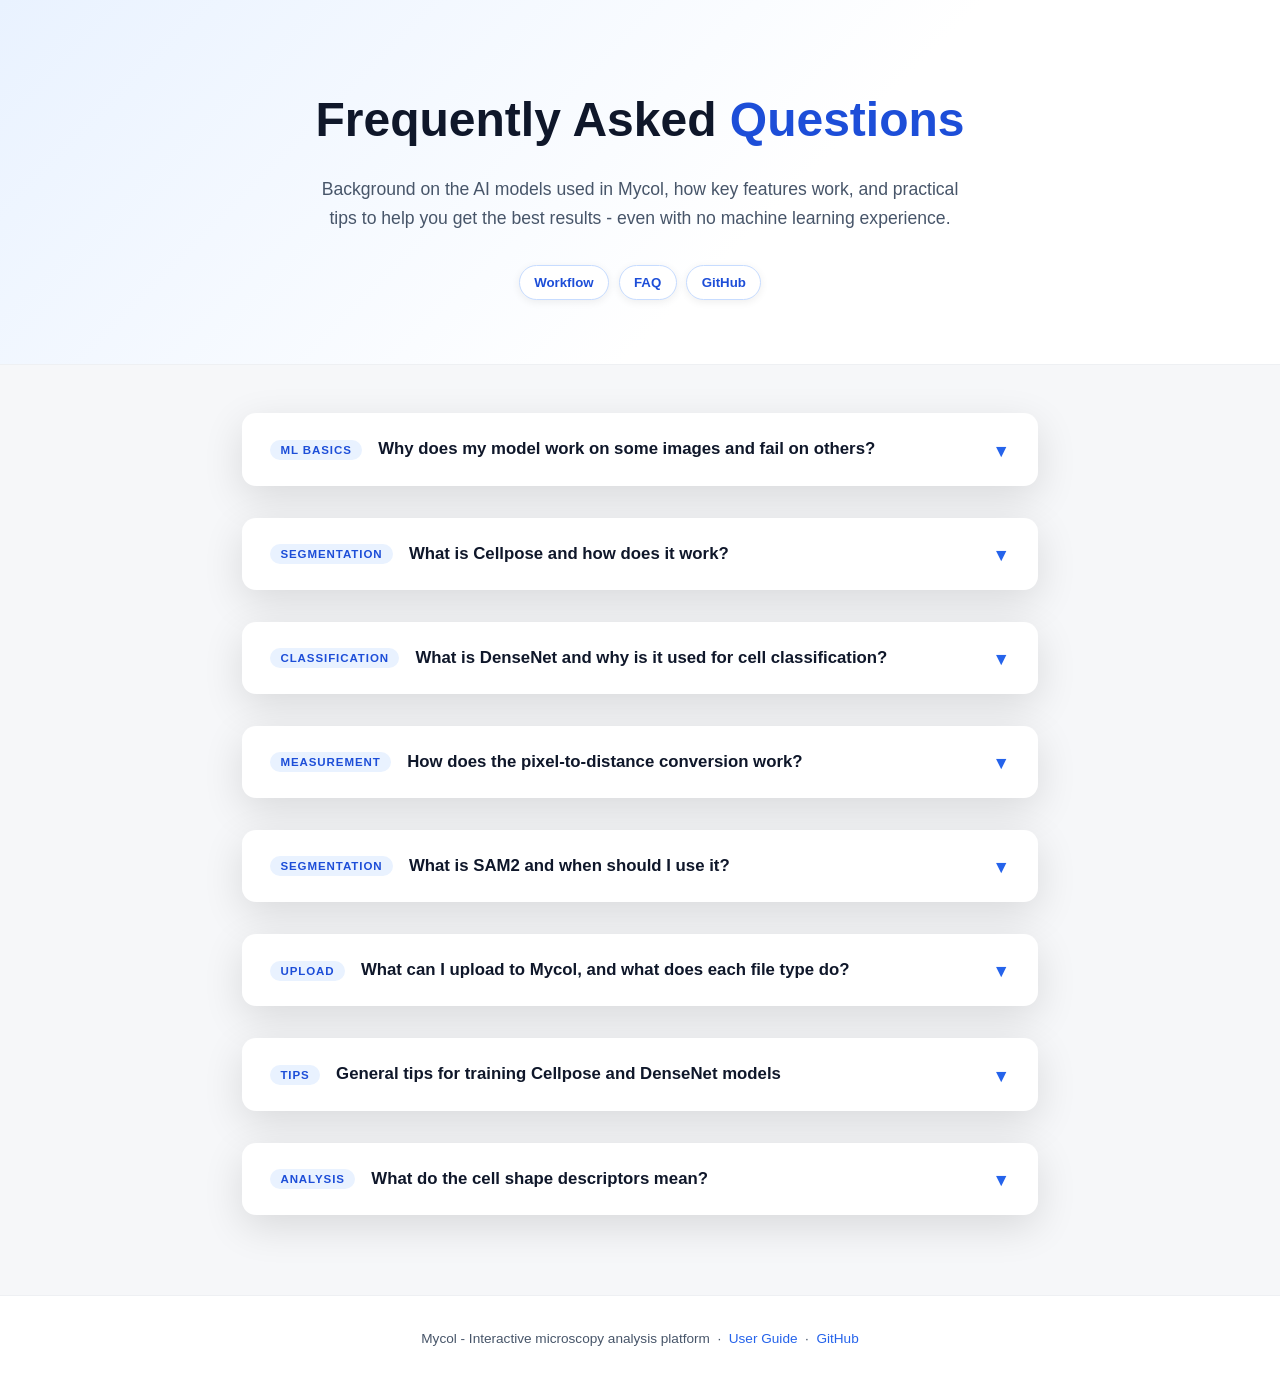
==== docs/faq.html @ 4cbeb34d "add diagrams" ====
<!DOCTYPE html>
<html lang="en">
<head>
  <meta charset="UTF-8" />
  <meta name="viewport" content="width=device-width, initial-scale=1.0" />
  <title>Mycol - FAQ</title>
  <style>
    /* ── Reset & Base ── */
    *, *::before, *::after { box-sizing: border-box; margin: 0; padding: 0; }

    :root {
      --blue-50:  #E9F2FF;
      --blue-100: #c7dcff;
      --blue-500: #2563eb;
      --blue-600: #1d4ed8;
      --blue-700: #1e40af;
      --gray-50:  #f6f7f9;
      --gray-100: #eef0f3;
      --gray-300: #cbd5e1;
      --gray-600: #475569;
      --gray-700: #334155;
      --gray-900: #0f172a;
      --white:    #ffffff;
      --shadow-sm: 0 2px 8px rgba(0,0,0,.07);
      --shadow-md: 0 4px 18px rgba(0,0,0,.12);
      --shadow-lg: 0 12px 40px rgba(0,0,0,.12);
      --radius:   14px;
      --radius-sm: 8px;
    }

    html { scroll-behavior: smooth; }

    body {
      font-family: -apple-system, BlinkMacSystemFont, "Segoe UI", Roboto, Helvetica, Arial, sans-serif;
      background: var(--gray-50);
      color: var(--gray-700);
      line-height: 1.65;
    }

    /* ── Hero ── */
    .hero {
      background: linear-gradient(135deg, var(--blue-50) 0%, var(--white) 60%);
      border-bottom: 1px solid var(--gray-100);
      padding: 5rem 2rem 4rem;
      text-align: center;
    }

    .hero h1 {
      font-size: clamp(2rem, 5vw, 3rem);
      font-weight: 800;
      color: var(--gray-900);
      margin-bottom: 1rem;
    }

    .hero h1 span { color: var(--blue-600); }

    .hero p {
      max-width: 640px;
      margin: 0 auto 2rem;
      font-size: 1.1rem;
      color: var(--gray-600);
    }

    .badge-row {
      display: flex;
      flex-wrap: wrap;
      gap: 0.6rem;
      justify-content: center;
    }

    .badge {
      background: var(--white);
      border: 1.5px solid var(--blue-100);
      border-radius: 999px;
      padding: 0.35rem 0.9rem;
      font-size: 0.83rem;
      font-weight: 600;
      color: var(--blue-600);
      box-shadow: var(--shadow-sm);
      text-decoration: none;
      transition: background 0.15s, border-color 0.15s;
    }

    .badge:hover {
      background: var(--blue-100);
      border-color: var(--blue-500);
    }

    /* ── Main content ── */
    main {
      max-width: 860px;
      margin: 0 auto;
      padding: 3rem 2rem 5rem;
      display: flex;
      flex-direction: column;
      gap: 2rem;
    }

    /* ── FAQ Card ── */
    .faq-card {
      background: var(--white);
      border-radius: var(--radius);
      box-shadow: var(--shadow-lg);
      overflow: hidden;
    }

    .faq-question {
      width: 100%;
      background: none;
      border: none;
      cursor: pointer;
      text-align: left;
      padding: 1.5rem 1.75rem;
      display: flex;
      align-items: flex-start;
      gap: 1rem;
      transition: background 0.15s;
    }

    .faq-question:hover { background: var(--gray-50); }

    .faq-q-label {
      flex-shrink: 0;
      background: var(--blue-50);
      color: var(--blue-600);
      font-size: 0.72rem;
      font-weight: 700;
      letter-spacing: 0.08em;
      text-transform: uppercase;
      border-radius: 999px;
      padding: 0.25rem 0.65rem;
      margin-top: 0.15rem;
    }

    .faq-q-text {
      flex: 1;
      font-size: 1.05rem;
      font-weight: 700;
      color: var(--gray-900);
      line-height: 1.4;
    }

    .faq-chevron {
      flex-shrink: 0;
      margin-top: 0.2rem;
      color: var(--blue-500);
      transition: transform 0.25s ease;
      font-size: 1.1rem;
    }

    .faq-card.open .faq-chevron { transform: rotate(180deg); }

    .faq-answer {
      max-height: 0;
      overflow: hidden;
      transition: max-height 0.35s ease, padding 0.25s ease;
    }

    .faq-card.open .faq-answer { max-height: 9999px; }

    .faq-answer-inner {
      padding: 0 1.75rem 1.75rem 1.75rem;
      border-top: 1px solid var(--gray-100);
      padding-top: 1.25rem;
    }

    .faq-answer-inner p,
    .faq-answer-inner li {
      font-size: 0.97rem;
      color: var(--gray-600);
      margin-bottom: 0.6rem;
      text-align: justify;
    }

    .faq-answer-inner ul,
    .faq-answer-inner ol {
      padding-left: 1.4rem;
      margin-top: 0.4rem;
      margin-bottom: 0.75rem;
    }

    .faq-answer-inner li { margin-bottom: 0.4rem; }

    .faq-answer-inner strong { color: var(--gray-900); }

    .faq-answer-inner a {
      color: var(--blue-500);
      text-decoration: none;
      font-weight: 500;
    }
    .faq-answer-inner a:hover { text-decoration: underline; }

    code {
      font-family: ui-monospace, "SF Mono", Menlo, monospace;
      font-size: 0.88em;
      background: var(--gray-100);
      border-radius: 4px;
      padding: 0.1em 0.35em;
      color: var(--gray-900);
    }

    .faq-answer-inner h3 {
      font-size: 0.97rem;
      font-weight: 700;
      color: var(--gray-900);
      margin-top: 1rem;
      margin-bottom: 0.35rem;
    }

    /* tip box */
    .tip-box {
      background: var(--blue-50);
      border-left: 3px solid var(--blue-500);
      border-radius: var(--radius-sm);
      padding: 0.85rem 1.1rem;
      margin-top: 0.75rem;
    }
    .tip-box p { margin-bottom: 0; }

    /* ── Descriptor section ── */
    .desc-notation {
      display: grid;
      grid-template-columns: 1fr 1fr;
      gap: 1.5rem;
      align-items: center;
      background: var(--gray-50);
      border: 1.5px solid var(--gray-100);
      border-radius: var(--radius-sm);
      padding: 1.1rem 1.25rem;
      margin-bottom: 1.25rem;
    }

    .desc-notation-img img {
      width: 75%;
      height: auto;
      display: block;
      border-radius: var(--radius-sm);
      margin: 0 auto;
    }

    .desc-item {
      border: 1.5px solid var(--gray-100);
      border-radius: var(--radius-sm);
      overflow: hidden;
      margin-bottom: 0.5rem;
    }

    .desc-toggle {
      width: 100%;
      background: var(--gray-50);
      border: none;
      cursor: pointer;
      text-align: left;
      padding: 0.75rem 1rem;
      display: flex;
      align-items: center;
      justify-content: space-between;
      gap: 0.75rem;
      transition: background 0.15s;
    }

    .desc-toggle:hover { background: var(--blue-50); }

    .desc-name {
      font-size: 0.93rem;
      font-weight: 700;
      color: var(--gray-900);
    }

    .desc-chevron {
      flex-shrink: 0;
      font-size: 0.8rem;
      color: var(--blue-500);
      transition: transform 0.2s ease;
    }

    .desc-item.open .desc-chevron { transform: rotate(180deg); }

    .desc-body {
      max-height: 0;
      overflow: hidden;
      transition: max-height 0.3s ease;
    }

    .desc-item.open .desc-body { max-height: 9999px; }

    .desc-body-inner {
      padding: 0.9rem 1rem 1rem;
      border-top: 1px solid var(--gray-100);
    }

    /* apply inner padding via the direct children when open */
    .desc-item.open .desc-body > * {
      padding-left: 1rem;
      padding-right: 1rem;
    }

    .desc-item.open .desc-body p,
    .desc-item.open .desc-body li,
    .desc-item.open .desc-body ul {
      padding-left: 0;
    }

    .desc-body p,
    .desc-body li {
      font-size: 0.95rem;
      color: var(--gray-600);
      margin-bottom: 0.45rem;
      padding: 0 1rem;
    }

    .desc-body ul {
      padding-left: 2.25rem;
      margin-bottom: 0.5rem;
    }

    .desc-body p:first-child { padding-top: 0.9rem; }
    .desc-body > *:last-child { padding-bottom: 1rem; }

    .desc-figure {
      margin: 0.85rem 1rem 0;
      background: var(--white);
      border: 1px solid var(--gray-100);
      border-radius: var(--radius-sm);
      padding: 0.75rem;
      display: flex;
      flex-direction: column;
      align-items: center;
    }

    .desc-figure img {
      width: 55%;
      height: auto;
      display: block;
      border-radius: 4px;
    }

    .desc-caption {
      font-size: 0.82rem !important;
      color: var(--gray-600);
      margin-top: 0.6rem !important;
      margin-bottom: 0 !important;
      padding: 0 !important;
      text-align: center !important;
      font-style: italic;
    }

    @media (max-width: 600px) {
      .desc-notation { grid-template-columns: 1fr; }
    }

    /* ── Footer ── */
    footer {
      background: var(--white);
      border-top: 1px solid var(--gray-100);
      text-align: center;
      padding: 2rem;
      font-size: 0.85rem;
      color: var(--gray-600);
    }

    footer a {
      color: var(--blue-500);
      text-decoration: none;
      font-weight: 500;
    }
    footer a:hover { text-decoration: underline; }
  </style>
</head>
<body>

<!-- ══════════════ HERO ══════════════ -->
<section class="hero" id="top">
  <h1>Frequently Asked <span>Questions</span></h1>
  <p>
    Background on the AI models used in Mycol, how key features work, and practical tips
    to help you get the best results - even with no machine learning experience.
  </p>
  <div class="badge-row">
    <a href="index.html" class="badge">Workflow</a>
    <a href="faq.html" class="badge">FAQ</a>
    <a href="https://github.com/biosustain/mycol" target="_blank" rel="noopener" class="badge">GitHub</a>
  </div>
</section>

<!-- ══════════════ MAIN ══════════════ -->
<main>

  <!-- ── 1. ML training-set caveats ── -->
  <div class="faq-card" id="ml-caveats">
    <button class="faq-question" onclick="toggleFaq(this)" aria-expanded="false">
      <span class="faq-q-label">ML basics</span>
      <span class="faq-q-text">Why does my model work on some images and fail on others?</span>
      <span class="faq-chevron">&#9660;</span>
    </button>
    <div class="faq-answer">
      <div class="faq-answer-inner">
        <p>
          A trained model is not a program that understands cells. It is a statistical mapping,
          fitted to the exact examples you gave it, from patterns of pixels to an output.
          It has no concept of what a cell <em>is</em>. Nearly every disappointing result traces
          back to the same root cause: <strong>the images or the labels used for training did not
          match what the model was later asked to do</strong>. The sections below cover the ways
          that happens, and how to avoid them.
        </p>

        <h3>A model learns to be good at exactly what you trained it on</h3>
        <p>
          When you look at a dim, oddly lit image and still see the cells instantly, you are using
          knowledge the model does not have. All the model learned was which pixel patterns earned
          a reward on <em>your</em> training images. Change those patterns - even in ways you
          would not consciously notice - and it is being asked to extrapolate into territory
          it has never seen. It has no fallback of &ldquo;well, obviously that is a cell.&rdquo;
        </p>
        <p>
          This is why a model that worked perfectly last week can fail on today&rsquo;s plate while
          the task looks completely unchanged to you. The task <em>is</em> unchanged; the input
          statistics moved.
        </p>

        <h3>What counts as a &ldquo;different&rdquo; image</h3>
        <p>
          Far more than most people expect. Any of the following can be enough to degrade a model,
          even when the biology and the question are identical:
        </p>
        <ul>
          <li>
            <strong>Lighting and exposure</strong> - a different lamp setting, a change in
            illumination angle, ambient room light, or automatic white balance on the camera.
          </li>
          <li>
            <strong>A different microscope, camera, or objective</strong> - even two instruments
            of the same model can differ enough to matter.
          </li>
          <li>
            <strong>Magnification and pixel size</strong> - a cell 30 px across is a different
            object to the model than the same cell at 90 px. For Cellpose this also means the
            <em>diameter</em> setting used at inference has to match what the model was trained for.
          </li>
          <li><strong>Focus, motion blur, and noise levels.</strong></li>
          <li>
            <strong>Background</strong> - a different agar or medium colour, a different plate
            or slide, condensation, scratches, or a clean background where training images had a
            textured one.
          </li>
          <li><strong>Stain, channel, or contrast method.</strong></li>
          <li>
            <strong>The sample itself</strong> - a new strain, a different growth stage,
            higher density, or colonies touching where training images had isolated ones.
          </li>
          <li>
            <strong>File handling</strong> - JPEG compression artefacts, 16-bit versus 8-bit,
            resizing or downscaling, or a different export pipeline from the acquisition software.
          </li>
        </ul>
        <div class="tip-box">
          <p>
            There are only two real fixes: <strong>standardise acquisition</strong> so every image
            resembles the training set, or <strong>add a handful of images from each new condition
            to the training set and re-train</strong>. The second is usually what you want -
            one model trained across three lighting setups is far more useful than three models
            each trained on one.
          </p>
        </div>

        <h3>Augmentation helps, but it cannot invent data</h3>
        <p>
          During training, Mycol shows the model randomly altered copies of your examples. Cell
          patches are mirrored, rotated by up to 15 degrees, nudged in brightness and contrast, and
          slightly blurred; Cellpose applies its own equivalent transformations internally.
          This is called <strong>augmentation</strong>, and it buys some tolerance for free: you do
          not need to worry about which way round your cells happen to lie, or about small
          exposure and focus differences between images.
        </p>
        <p>
          What augmentation cannot do is invent data. It only perturbs the examples you supplied,
          so it will never conjure up a lighting rig, a magnification, or a morphology you never
          imaged. Genuine diversity in the training set is what buys generalisation; augmentation
          just smooths the edges of it.
        </p>

        <h3>When training Cellpose, outline <em>every</em> cell in the image</h3>
        <p>
          This is the single most common annotation mistake, and it is easy to make because nothing
          warns you about it. Cellpose trains on the <strong>whole image</strong>. Anything not
          inside an outline is not treated as &ldquo;unknown&rdquo; or &ldquo;skipped&rdquo; -
          it is an explicit example of <strong>background</strong>. A cell you did not get around
          to outlining is therefore active training data teaching the model that things which look
          like that are not cells.
        </p>

        <div class="desc-figure">
          <img src="descriptor_diagrams/unlabelled_cells.svg" style="width:72%"
               alt="Diagram: two cells outlined and one missed; the missed cell becomes a background example" />
          <p class="desc-caption">
            Segmentation training has no &ldquo;unlabelled&rdquo; category. A cell left without an
            outline is not ignored - it teaches the model that such cells are background.
          </p>
        </div>

        <p>In practice this means:</p>
        <ul>
          <li>
            Skipping the faint, small, clumped, or unusual cells teaches the model to ignore exactly
            those cells - the hard cases you most wanted help with. The easy ones it could
            probably already find.
          </li>
          <li>
            A half-annotated dense image is worse than no image at all: every cell left unoutlined
            contributes a wrong signal, and dense images contain many of them.
          </li>
          <li>
            Be consistent about cells cut off at the image border. Decide a rule - always
            outline partial cells, or always leave them - and apply it to every image.
            Doing it both ways teaches the model that such objects are sometimes cells and sometimes
            not, and it will hedge accordingly.
          </li>
        </ul>
        <p>
          <strong>Rule of thumb:</strong> ten fully annotated images beat fifty partly annotated ones.
          If an image is too dense to finish, crop a region you <em>can</em> annotate completely and
          train on that instead. Mycol&rsquo;s <em>min cells per image</em> setting (default 5) drops
          near-empty images from training, but do not rely on it to catch partial annotations -
          an image with twenty of its forty cells outlined passes that filter easily.
        </p>

        <h3>Classification labels behave differently - partial is fine, inconsistent is not</h3>
        <p>
          DenseNet classifies individual cell patches, so a cell you never assigned a class to is
          simply left out of the training set. It is not taught as a wrong answer. Partial labelling
          is therefore safe for classification, unlike segmentation, and you can label as many or as
          few cells as you have patience for.
        </p>
        <p>
          What does hurt is <strong>inconsistency</strong>. If you call borderline cells one thing at
          the start of a session and the opposite thing two hours later, or two people apply subtly
          different criteria, the model receives contradictory examples of the same appearance and
          learns the boundary between your classes as noise. Write down your criteria for the
          ambiguous cases before you start, and treat &ldquo;I cannot tell&rdquo; as a legitimate
          answer - leaving a cell unlabelled is much better than guessing.
        </p>

        <h3>Watch out for imbalanced classes</h3>
        <p>
          If 95% of your labelled cells are &ldquo;normal&rdquo; and 5% are &ldquo;abnormal&rdquo;,
          a model that answers &ldquo;normal&rdquo; for every single cell scores 95% accuracy while
          being completely useless. A headline accuracy figure hides this entirely.
        </p>
        <p>
          After training, read the <strong>confusion matrix</strong> rather than the accuracy figure.
          Each row shows what actually happened to the cells of one class, so a rare class the model
          never predicts shows up immediately as a row whose counts have all drifted into the wrong
          column. The macro-averaged precision, recall, and F1 that Mycol reports alongside it also
          help, because they weight every class equally rather than by how many cells it has.
          Aim for a roughly similar number of labelled cells per class; if the interesting class
          genuinely is rare, deliberately go and find more examples of it to label, and judge the
          model on how it handles that class.
        </p>

        <h3>Good numbers on your own data are not proof that it works</h3>
        <p>
          During training, part of your data is held back as a <strong>validation set</strong> and the
          reported scores are measured on it. That is a real check that the model has not simply
          memorised its training examples - but it is a weak one, because the held-back data
          came from the same session, the same plates, and the same imaging setup as everything else.
          It tells you the model generalises to more of the same. It does not tell you it will
          generalise to next month&rsquo;s plates.
        </p>
        <p>
          The only test that counts is running the model on a fresh batch of images it has never seen
          - ideally acquired on a different day, ideally by a different person - and
          looking at the output yourself. Set a few such images aside at the very beginning and never
          train on them.
        </p>
        <p>
          Beware repeated tuning, too. If you re-train several times with different settings and keep
          whichever version scored best, you have quietly started fitting to the validation set as
          well. The more times you consult that number to make a decision, the less it means.
        </p>

        <h3>More images only help if they are <em>different</em> images</h3>
        <p>
          Two hundred fields from one plate on one afternoon are, as far as the model is concerned,
          close to a single image repeated two hundred times. They mostly make training slower.
          Twenty images spanning three lighting conditions, two magnifications, and a range of cell
          densities teach far more.
        </p>
        <p>
          When choosing what to annotate next, the most informative images are the ones your current
          model gets wrong. Run it, find the failures, correct those, and add them - the
          <a href="#tips">annotate &rarr; train &rarr; correct &rarr; repeat</a> cycle is efficient
          precisely because it keeps steering your training set towards what the model still lacks.
        </p>

        <div class="tip-box" style="margin-top:0.75rem;">
          <p>
            <strong>Before trusting a model, check:</strong> does the training set contain examples of
            every condition you intend to run it on? Is every cell outlined in every Cellpose training
            image? Are the class labels consistent and roughly balanced? Has it been tested on images
            from a different day that were never used in training? A &ldquo;no&rdquo; to any of these
            predicts the direction in which the model will fail.
          </p>
        </div>

      </div>
    </div>
  </div>

  <!-- ── 2. Cellpose ── -->
  <div class="faq-card" id="cellpose">
    <button class="faq-question" onclick="toggleFaq(this)" aria-expanded="false">
      <span class="faq-q-label">Segmentation</span>
      <span class="faq-q-text">What is Cellpose and how does it work?</span>
      <span class="faq-chevron">&#9660;</span>
    </button>
    <div class="faq-answer">
      <div class="faq-answer-inner">
        <p>
          <strong>Cellpose</strong> is a deep-learning model purpose-built for biological cell and nucleus segmentation.
          Rather than predicting a simple foreground/background mask, it learns to predict
          <strong>gradient flows</strong> - vectors that point from every pixel toward the center of the nearest cell.
          A simple post-processing step then follows those gradients to group pixels into individual cell instances,
          making it remarkably robust to cells of different sizes, shapes, and imaging conditions.
        </p>

        <div class="desc-figure">
          <img src="descriptor_diagrams/segmentation_task.svg" style="width:92%"
               alt="Diagram: an input image, a merged foreground mask, and instance masks separating every cell" />
          <p class="desc-caption">
            The aim of segmentation is not to find cell pixels but to separate cells from
            <em>each other</em>. Deciding only which pixels are cell leaves touching neighbours fused
            into a single object; predicting a centre for each one recovers them individually, which
            is what makes counting and per-cell measurement possible.
          </p>
        </div>
        <p>
          Cellpose is pre-trained on a large, diverse collection of microscopy images and generalises
          well out of the box. When your images differ significantly from the training data (unusual stains,
          atypical morphology, low magnification), fine-tuning on a small set of your own annotated images
          - which Mycol supports directly - can dramatically improve results.
        </p>

        <h3>Versions used in Mycol</h3>
        <ul>
          <li>
            <strong>Cellpose 2</strong> introduced a human-in-the-loop training workflow,
            allowing users to correct segmentation errors and immediately improve the model with very few
            additional annotations.
            <a href="https://www.nature.com/articles/s41592-022-01663-4" target="_blank" rel="noopener">
              Read the Cellpose 2 paper (Nature Methods, 2022) &rarr;
            </a>
          </li>
          <li>
            <strong>Cellpose 3</strong> added image restoration capabilities (denoising, deblurring,
            and upsampling) so that segmentation quality is maintained even on noisy or low-resolution data.
            <a href="https://www.nature.com/articles/s41592-024-02215-8" target="_blank" rel="noopener">
              Read the Cellpose 3 paper (Nature Methods, 2024) &rarr;
            </a>
          </li>
        </ul>

        <div class="tip-box">
          <p>
            Official website and documentation:
            <a href="https://www.cellpose.org/" target="_blank" rel="noopener">cellpose.org</a>
          </p>
        </div>
      </div>
    </div>
  </div>

  <!-- ── 3. DenseNet ── -->
  <div class="faq-card" id="densenet">
    <button class="faq-question" onclick="toggleFaq(this)" aria-expanded="false">
      <span class="faq-q-label">Classification</span>
      <span class="faq-q-text">What is DenseNet and why is it used for cell classification?</span>
      <span class="faq-chevron">&#9660;</span>
    </button>
    <div class="faq-answer">
      <div class="faq-answer-inner">
        <p>
          <strong>DenseNet</strong> (Densely Connected Convolutional Network) is a convolutional neural
          network architecture designed for image classification.
          Its key idea is that <strong>every layer is directly connected to every other layer</strong> within
          a dense block: the input to each layer is the concatenation of the feature maps from all preceding
          layers, not just the previous one.
        </p>
        <p>
          This dense connectivity has two practical benefits:
        </p>
        <ul>
          <li>
            <strong>Feature reuse</strong> - early low-level features (edges, textures) remain
            accessible to later layers without having to be re-learned, so the network extracts richer
            representations with fewer parameters.
          </li>
          <li>
            <strong>Gradient flow</strong> - during training, gradients can travel directly from
            the loss back to the earliest layers, which prevents the &ldquo;vanishing gradient&rdquo;
            problem and makes training more stable, especially on small datasets.
          </li>
        </ul>
        <p>
          Mycol uses <strong>DenseNet-121</strong>, applied at the <strong>individual cell level</strong>:
          each segmented cell is cropped out as its own small patch and classified into one of your
          user-defined classes.
        </p>

        <div class="desc-figure">
          <img src="descriptor_diagrams/classification_task.svg" style="width:88%"
               alt="Diagram: segmented but unlabelled cells cropped into patches, each assigned a class" />
          <p class="desc-caption">
            Classification picks up where segmentation stops. Masks locate the cells but say nothing
            about them, so each one is cropped out and judged on its own appearance. The classes mean
            whatever you decide they mean, which is why this step always needs a model trained on
            your labels.
          </p>
        </div>
        <p>
          Training never starts from scratch. Mycol begins from a backbone pre-trained on ImageNet
          and replaces only its final layer with one sized to your classes, so the low-level features
          above are already learned before it sees a single cell of yours. That is why a useful
          classifier needs tens of labelled cells per class rather than thousands. You can also skip
          training entirely and upload a checkpoint trained earlier.
        </p>
        <div class="tip-box">
          <p>
            Original paper: Huang et al., <em>Densely Connected Convolutional Networks</em>, CVPR 2017.
            <a href="https://openaccess.thecvf.com/content_cvpr_2017/papers/Huang_Densely_Connected_Convolutional_CVPR_2017_paper.pdf"
               target="_blank" rel="noopener">Read the paper &rarr;</a>
          </p>
        </div>
      </div>
    </div>
  </div>

  <!-- ── 4. Pixel to distance ── -->
  <div class="faq-card" id="px2dist">
    <button class="faq-question" onclick="toggleFaq(this)" aria-expanded="false">
      <span class="faq-q-label">Measurement</span>
      <span class="faq-q-text">How does the pixel-to-distance conversion work?</span>
      <span class="faq-chevron">&#9660;</span>
    </button>
    <div class="faq-answer">
      <div class="faq-answer-inner">
        <p>
          When Mycol measures a cell - its area, perimeter, diameter, and so on - the raw
          number is always in <strong>pixels</strong>, because that is what the image is made of.
          A pixel has no inherent physical size; it depends entirely on your microscope&rsquo;s
          magnification and camera settings.
        </p>
        <p>
          The <strong>pixel-to-distance conversion</strong> lets you express measurements in
          real-world units by supplying a single number: <strong>how much physical distance one pixel
          represents</strong> in your images (the <em>pixel size</em> or <em>image scale</em>, often
          found in your microscope software or image metadata). Turn it on with the
          <em>Convert to distance</em> option on the <strong>Visualize Cell Attributes</strong> page,
          then enter the pixel size and its unit. The unit is only a label, so any text works; it
          defaults to &micro;m and follows through to the plot axes and the exported table.
        </p>
        <p>For example:</p>
        <ul>
          <li>If 1 pixel = 0.5 &micro;m and a cell has an area of 400 px&sup2;, its physical area is 400 &times; 0.5&sup2; = <strong>100 &micro;m&sup2;</strong>.</li>
          <li>Linear measurements (perimeter, diameter) scale by the factor directly: 40 px &times; 0.5 = <strong>20 &micro;m</strong>.</li>
        </ul>
        <p>
          Without a conversion factor, Mycol reports sizes in pixels. Either way this touches only the
          descriptors that carry a unit: area, perimeter, the two axis lengths and the Feret diameter.
          Ratios such as circularity, solidity and eccentricity are dimensionless and never converted.
        </p>
        <p>
          Pixels are fine for comparing cells within one experiment, but cross-experiment or
          publication comparisons need physical units. Enter the pixel size of your
          <strong>original</strong> images: if resize-on-upload was left on, Mycol has already
          converted every measurement back to original-image pixels.
        </p>
        <div class="tip-box">
          <p>
            <strong>How to find your pixel size:</strong> check the metadata embedded in the image file
            (e.g. the TIFF tags), your microscope acquisition software, or ask your facility&rsquo;s
            imaging staff for the calibration value at the magnification you used.
          </p>
        </div>
      </div>
    </div>
  </div>

  <!-- ── 5. SAM2 ── -->
  <div class="faq-card" id="sam2">
    <button class="faq-question" onclick="toggleFaq(this)" aria-expanded="false">
      <span class="faq-q-label">Segmentation</span>
      <span class="faq-q-text">What is SAM2 and when should I use it?</span>
      <span class="faq-chevron">&#9660;</span>
    </button>
    <div class="faq-answer">
      <div class="faq-answer-inner">
        <p>
          <strong>SAM2</strong> (Segment Anything Model 2) is a general-purpose segmentation model
          developed by Meta AI. Unlike Cellpose, which was trained specifically on microscopy images,
          SAM2 was trained on an enormous and diverse collection of natural images and videos.
          Its strength is <strong>promptable segmentation</strong>: given a point, bounding box, or
          rough outline supplied by the user, SAM2 predicts a precise mask for the object at that location.
        </p>
        <p>
          In Mycol, SAM2 is used as an <strong>interactive segmentation tool</strong>.
          Instead of running fully automatically across the whole image, you highlight a cell
          with a box and SAM2 will generate a high-quality mask for that cell.
          This makes it especially useful for:
        </p>
        <ul>
          <li>Segmenting unusual cell types or objects where Cellpose may struggle.</li>
          <li>Quickly annotating small numbers of cells for a training set without running a full automatic pass.</li>
        </ul>
        <p>
          Because SAM2 relies on your prompt rather than learning from your specific image type,
          it does not need to be fine-tuned - it works out of the box. However, for fully
          automatic, hands-off segmentation of large image sets, a trained Cellpose model will
          generally be faster and more consistent.
        </p>
        <div class="tip-box">
          <p>
            Learn more about SAM2:
            <a href="https://ai.meta.com/sam2/" target="_blank" rel="noopener">ai.meta.com/sam2</a>
          </p>
        </div>
      </div>
    </div>
  </div>

  <!-- ── 6. Upload types ── -->
  <div class="faq-card" id="uploads">
    <button class="faq-question" onclick="toggleFaq(this)" aria-expanded="false">
      <span class="faq-q-label">Upload</span>
      <span class="faq-q-text">What can I upload to Mycol, and what does each file type do?</span>
      <span class="faq-chevron">&#9660;</span>
    </button>
    <div class="faq-answer">
      <div class="faq-answer-inner">

        <h3>Images <em>(required)</em></h3>
        <p>
          The microscopy or sample images you want to analyse. Standard formats such as TIFF, PNG,
          and JPEG are supported. Every other file type is optional and supplementary: images are
          the only thing you must upload to start working.
        </p>

        <h3>Masks <em>(optional)</em></h3>
        <p>
          Segmentation masks that outline the cells or regions of interest in your images.
          Each mask is a labelled image where every cell is represented by a unique integer ID,
          and background pixels are zero. Uploading existing masks lets you skip the automatic
          segmentation step and jump straight to classification or analysis, or to continue
          refining masks you created in a previous session. You can upload the Cellpose .npy format
          or a tiff where each cell is a different integer value.
        </p>

        <h3>Cellpose model <em>(optional)</em></h3>
        <p>
          A trained segmentation model as a <code>.pt</code> or <code>.pth</code> file, either
          fine-tuned in Mycol and downloaded earlier or trained elsewhere. It then replaces the
          default model everywhere segmentation runs. Without one, Mycol falls back to its built-in
          pre-trained model, which is usually a reasonable starting point.
        </p>

        <h3>DenseNet model <em>(optional)</em></h3>
        <p>
          A trained cell classification model, also <code>.pt</code> or <code>.pth</code>. Unlike
          segmentation there is no default classifier, so automatic classification stays unavailable
          until you upload one or train one. Mycol tells the two model types apart from their
          contents, so both go in the same uploader and neither needs special naming.
        </p>

        <h3>Cellpose inference hyperparameters CSV <em>(optional)</em></h3>
        <p>
          A small two-column <code>parameter,value</code> file listing the Cellpose inference
          settings - diameter, cell-probability threshold, flow threshold, minimum size,
          and number of iterations. These significantly affect segmentation, so uploading the
          <code>cellpose_inference_hyperparameters.csv</code> (found in a downloaded model or a
          saved-session zip) automatically applies those settings on the Annotation page,
          letting you reproduce a previous segmentation without re-entering each value by hand.
        </p>

        <h3>Saved Session <em>(optional)</em></h3>
        <p>
          A zip archive produced by the <strong>Session Restore</strong> download option.
          Uploading it reloads a previous Mycol session in full: all images, masks, class labels,
          trained models, and settings are restored exactly as they were when the session was saved.
          This is the recommended way to pause and resume long annotation or training projects,
          or to share a complete working state with a collaborator.
        </p>

        <h3>Practical notes</h3>
        <ul>
          <li>
            <strong>Masks are paired to images by filename.</strong> A mask is named after its image
            plus a suffix, <code>_masks</code> by default, so <code>plate1.tif</code> pairs with
            <code>plate1_masks.tif</code>. The suffix can be changed next to the uploader. A mask
            with no matching image is skipped and reported.
          </li>
          <li>
            <strong>Images are resized to 512 x 512 by default</strong>, to keep the app responsive
            on large images. Measurements are unaffected: Mycol converts every size back, so areas
            and lengths always refer to your original image. Untick the box beside the uploader to
            keep full resolution.
          </li>
          <li>
            <strong>The limit is 512 MB per upload.</strong> Larger sets are fine, just add them in
            batches; later uploads extend your session rather than replacing it.
          </li>
          <li>
            <strong>You do not need your own data to start.</strong> <em>Use demo data</em> loads a
            small example set so you can walk through the whole workflow first.
          </li>
        </ul>

      </div>
    </div>
  </div>

  <!-- ── 7. Training tips ── -->
  <div class="faq-card" id="tips">
    <button class="faq-question" onclick="toggleFaq(this)" aria-expanded="false">
      <span class="faq-q-label">Tips</span>
      <span class="faq-q-text">General tips for training Cellpose and DenseNet models</span>
      <span class="faq-chevron">&#9660;</span>
    </button>
    <div class="faq-answer">
      <div class="faq-answer-inner">
        <p>
          You do not need a machine learning background to train useful models in Mycol.
          The guidelines below cover the most impactful things you can do to get good results.
        </p>

        <h3>Start with the pre-trained Cellpose model</h3>
        <p>
          Before training any segmentation model, run the default Cellpose model on a few images.
          Often the out-of-the-box result is already good enough, or needs only minor corrections.
          Training is worth the effort only when automatic results are consistently poor.
        </p>
        <p>
          Classification has no equivalent starting point: your classes are whatever you define them
          to be, so no general-purpose classifier can exist, and the automatic classification buttons
          stay disabled until you train a DenseNet model or upload one. The question is never whether
          to train, only how many cells to label first.
        </p>

        <h3>Data quality beats data quantity</h3>
        <p>
          A small set of carefully checked annotations is almost always better than a large set
          of sloppy ones. For Cellpose, 10&ndash;30 well-corrected images are usually enough to
          see a meaningful improvement. For DenseNet classification, aim for
          <strong>at least 50&ndash;100 annotated cells per class</strong>, and ensure the classes
          are balanced (similar numbers per class).
        </p>

        <h3>Cover the diversity in your data</h3>
        <p>
          Training images should represent the full range of conditions you will encounter:
          different brightness levels, focal planes, cell densities, and edge cases.
          A model trained only on the &ldquo;easy&rdquo; images will struggle with the harder ones.
          This matters more than almost anything else - see
          <a href="#ml-caveats">why models fail on images that look obvious to you</a>.
        </p>

        <h3>Watch the loss curves</h3>
        <p>
          After training, Mycol shows a plot of how the model&rsquo;s error (the &ldquo;loss&rdquo;)
          decreased over each training epoch. A healthy training run shows both the
          <strong>training loss</strong> and the <strong>validation loss</strong> falling steadily
          and then levelling off close together. If the validation loss starts rising while the
          training loss keeps falling, the model is <strong>overfitting</strong> - it is
          memorising your training data rather than learning general patterns. In that case,
          stop training earlier (fewer epochs) or add more diverse training images.
        </p>

        <h3>Iterate in small steps</h3>
        <p>
          Train a model, test it on new images, correct the errors, add those corrected
          images back to your training set, and re-train. This cycle of
          <em>annotate &rarr; train &rarr; correct &rarr; repeat</em> is the most efficient
          way to improve a model without needing thousands of images up front.
        </p>


        <div class="tip-box" style="margin-top:0.75rem;">
          <p>
            <strong>DenseNet tip:</strong> DenseNet classifies individual cell patches, so the quality
            of your segmentation masks directly affects classification accuracy. Fix obvious
            segmentation errors (merged cells, background fragments) before training a classifier.
          </p>
        </div>

      </div>
    </div>
  </div>

  <!-- ── 8. Cell descriptors ── -->
  <div class="faq-card" id="descriptors">
    <button class="faq-question" onclick="toggleFaq(this)" aria-expanded="false">
      <span class="faq-q-label">Analysis</span>
      <span class="faq-q-text">What do the cell shape descriptors mean?</span>
      <span class="faq-chevron">&#9660;</span>
    </button>
    <div class="faq-answer">
      <div class="faq-answer-inner">

        <p>
          For every segmented cell, Mycol computes a set of descriptors from the mask region: eight
          describing its <strong>shape</strong> and three describing its <strong>colour</strong>. All
          of them appear in the downloadable cell metrics table and can be plotted by class on the
          Visualize Cell Attributes page. Shape descriptors are computed using
          <a href="https://scikit-image.org/docs/stable/api/skimage.measure.html#skimage.measure.regionprops"
             target="_blank" rel="noopener"><code>skimage.measure.regionprops</code></a>
          from the <a href="https://scikit-image.org/" target="_blank" rel="noopener">scikit-image</a> library.
        </p>
        <p>
          Only the size descriptors carry a unit: <strong>area</strong>, <strong>perimeter</strong>,
          the two <strong>axis lengths</strong> and the <strong>Feret diameter</strong> are in pixels
          unless a <a href="#px2dist">pixel-to-distance conversion</a> is supplied. The remaining
          descriptors are ratios or fractions and are dimensionless, so they read the same whatever
          units you work in.
        </p>

        <div class="desc-notation">
          <div class="desc-notation-text">
            <p><strong>Notation used below:</strong></p>
            <ul>
              <li><strong>A</strong> - area (number of pixels inside the cell mask)</li>
              <li><strong>P</strong> - perimeter (length of the cell boundary)</li>
              <li><strong>a, b</strong> - semi-major and semi-minor axes of the best-fit ellipse</li>
            </ul>
          </div>
          <div class="desc-notation-img">
            <img src="descriptor_diagrams/plot_download.svg" alt="Example cell measurement plot" />
          </div>
        </div>

        <!-- area -->
        <div class="desc-item">
          <button class="desc-toggle" onclick="toggleDesc(this)" aria-expanded="false">
            <span class="desc-name">Area (A)</span>
            <span class="desc-chevron">&#9660;</span>
          </button>
          <div class="desc-body">
            <p><strong>What it describes:</strong> The size of the cell in pixels.</p>
          </div>
        </div>

        <!-- perimeter -->
        <div class="desc-item">
          <button class="desc-toggle" onclick="toggleDesc(this)" aria-expanded="false">
            <span class="desc-name">Perimeter (P)</span>
            <span class="desc-chevron">&#9660;</span>
          </button>
          <div class="desc-body">
            <p><strong>What it describes:</strong> The length of the cell&rsquo;s boundary.</p>
          </div>
        </div>

        <!-- major / minor axes -->
        <div class="desc-item">
          <button class="desc-toggle" onclick="toggleDesc(this)" aria-expanded="false">
            <span class="desc-name">Major &amp; Minor Axis Lengths</span>
            <span class="desc-chevron">&#9660;</span>
          </button>
          <div class="desc-body">
            <p>
              <strong>What it describes:</strong> The longest (major) and shortest (minor) diameters of the
              best-fit ellipse. Larger major-axis values relative to cell size indicate a more elongated cell.
            </p>
            <div class="desc-figure">
              <img src="descriptor_diagrams/axes.svg" alt="Major and minor axis diagram" />
              <p class="desc-caption">
                The major axis is the longest diameter of the best-fit ellipse; the minor axis is the
                shortest diameter perpendicular to it.
              </p>
            </div>
          </div>
        </div>

        <!-- feret diameter -->
        <div class="desc-item">
          <button class="desc-toggle" onclick="toggleDesc(this)" aria-expanded="false">
            <span class="desc-name">Feret Diameter</span>
            <span class="desc-chevron">&#9660;</span>
          </button>
          <div class="desc-body">
            <p>
              <strong>What it describes:</strong> The largest distance between any two points on the
              cell&rsquo;s boundary, as if measured with callipers. Unlike the major axis length it assumes
              no particular shape, so it is the more reliable size measure for irregular or bent cells.
            </p>
            <div class="desc-figure">
              <img src="descriptor_diagrams/feret_diameter.svg" alt="Feret diameter diagram" />
              <p class="desc-caption">
                A calliper reading depends on the direction it is taken in: Fh across and Fv down.
                Turning the same cell changes both. Mycol reports the maximum Feret diameter, the
                largest reading over every direction, so it does not depend on how the cell lies.
              </p>
            </div>
          </div>
        </div>

        <!-- circularity / roundness -->
        <div class="desc-item">
          <button class="desc-toggle" onclick="toggleDesc(this)" aria-expanded="false">
            <span class="desc-name">Circularity &amp; Roundness</span>
            <span class="desc-chevron">&#9660;</span>
          </button>
          <div class="desc-body">
            <p>
              <strong>What it describes:</strong> Two related measures of how circle-like and compact a
              shape is. Both are close to 1 for near-circular cells and decrease with
              elongation or irregular boundaries.
            </p>
            <div class="desc-figure">
              <img src="descriptor_diagrams/circularity_roundness.svg"
                   alt="Circularity roundness diagram" />
              <p class="desc-caption">
                For the same area A, shapes with longer perimeters P have lower circularity and roundness.
              </p>
            </div>
          </div>
        </div>

        <!-- eccentricity -->
        <div class="desc-item">
          <button class="desc-toggle" onclick="toggleDesc(this)" aria-expanded="false">
            <span class="desc-name">Eccentricity</span>
            <span class="desc-chevron">&#9660;</span>
          </button>
          <div class="desc-body">
            <p>
              <strong>What it describes:</strong> How stretched the best-fit ellipse is, from 0 to 1. A value
              of 0 is a perfect circle; values approaching 1 are increasingly elongated. It compares the two
              axes, so it does not change with the size of the cell.
            </p>
            <div class="desc-figure">
              <img src="descriptor_diagrams/eccentricity.svg"
                   alt="Eccentricity diagram" />
              <p class="desc-caption">
                As the major axis grows relative to the minor axis, eccentricity rises from 0 towards 1.
              </p>
            </div>
          </div>
        </div>

        <!-- solidity -->
        <div class="desc-item">
          <button class="desc-toggle" onclick="toggleDesc(this)" aria-expanded="false">
            <span class="desc-name">Solidity</span>
            <span class="desc-chevron">&#9660;</span>
          </button>
          <div class="desc-body">
            <p>
              <strong>What it describes:</strong> How filled the cell is relative to its convex hull.
              A value of 1 indicates a perfectly convex shape; lower values indicate concavities or
              irregular boundaries.
            </p>
            <div class="desc-figure">
              <img src="descriptor_diagrams/solidity.svg" alt="Solidity diagram" />
              <p class="desc-caption">
                A convex shape matches its convex hull (solidity &asymp; 1). Indentations or irregular
                boundaries reduce area relative to the hull, lowering solidity.
              </p>
            </div>
          </div>
        </div>

        <!-- extent -->
        <div class="desc-item">
          <button class="desc-toggle" onclick="toggleDesc(this)" aria-expanded="false">
            <span class="desc-name">Extent</span>
            <span class="desc-chevron">&#9660;</span>
          </button>
          <div class="desc-body">
            <p>
              <strong>What it describes:</strong> The fraction of the bounding box area occupied by the
              cell. Values near 1 indicate the cell nearly fills its bounding box.
            </p>
            <div class="desc-figure">
              <img src="descriptor_diagrams/extent.svg" alt="Extent diagram" />
              <p class="desc-caption">
                Extent measures how much of the bounding box the cell occupies. Thin or irregular cells
                leave more empty space in their bounding box and have lower extent values.
              </p>
            </div>
          </div>
        </div>

        <!-- colour -->
        <div class="desc-item">
          <button class="desc-toggle" onclick="toggleDesc(this)" aria-expanded="false">
            <span class="desc-name">Redness, Greenness &amp; Blueness</span>
            <span class="desc-chevron">&#9660;</span>
          </button>
          <div class="desc-body">
            <p>
              <strong>What they describe:</strong> The colour balance of the cell, measured only from
              the pixels inside its mask so the background cannot influence it. Each value is that
              channel&rsquo;s mean divided by the sum of all three, so the three always add up to 1.
              A cell at 0.5 red, 0.3 green, 0.2 blue is one whose colour leans red.
            </p>
            <p>
              Being fractions rather than raw intensities, they capture <em>hue</em> and not
              <em>brightness</em>: a dim and a bright cell of the same colour give identical values,
              which is what makes them comparable across cells that happen to be lit differently.
              Grayscale images have no colour to measure, so all three read one third.
            </p>
            <p>
              <strong>White balance:</strong> before these are computed, Mycol scales each image&rsquo;s
              channels until its background is neutral gray. This removes colour casts from lamp
              temperature or camera settings, so cells imaged on different days stay comparable.
              Referencing the background rather than the cells is deliberate: it corrects the lighting
              without flattening real colour differences between cells. Only these three descriptors
              are affected, never segmentation, classification or the images you download.
            </p>
          </div>
        </div>

      </div>
    </div>
  </div>

</main>

<!-- ══════════════ FOOTER ══════════════ -->
<footer>
  <p>Mycol - Interactive microscopy analysis platform &nbsp;&middot;&nbsp;
    <a href="index.html">User Guide</a> &nbsp;&middot;&nbsp;
    <a href="https://github.com/biosustain/mycol" target="_blank" rel="noopener">GitHub</a>
  </p>
</footer>

<script>
  function toggleFaq(btn) {
    const card = btn.closest('.faq-card');
    const isOpen = card.classList.contains('open');
    card.classList.toggle('open', !isOpen);
    btn.setAttribute('aria-expanded', String(!isOpen));
  }

  function toggleDesc(btn) {
    const item = btn.closest('.desc-item');
    const isOpen = item.classList.contains('open');
    item.classList.toggle('open', !isOpen);
    btn.setAttribute('aria-expanded', String(!isOpen));
  }
</script>

</body>
</html>
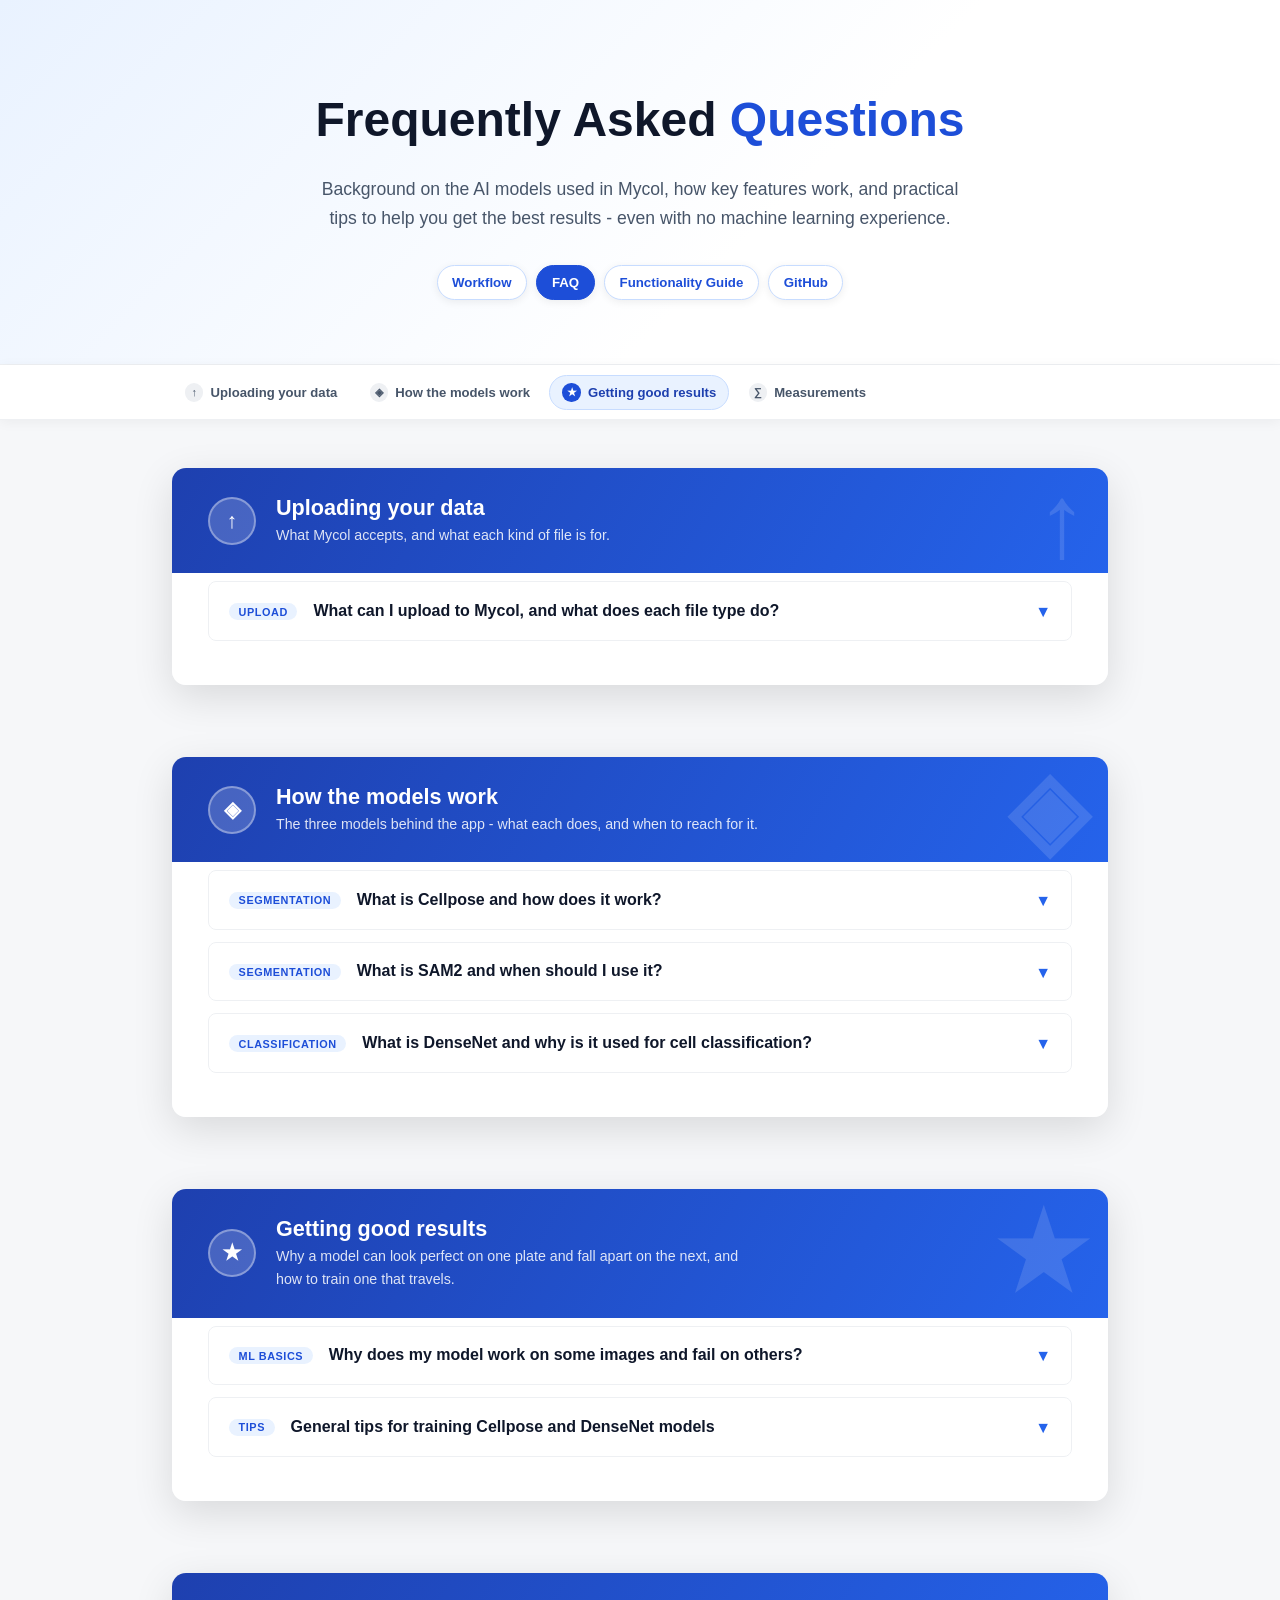
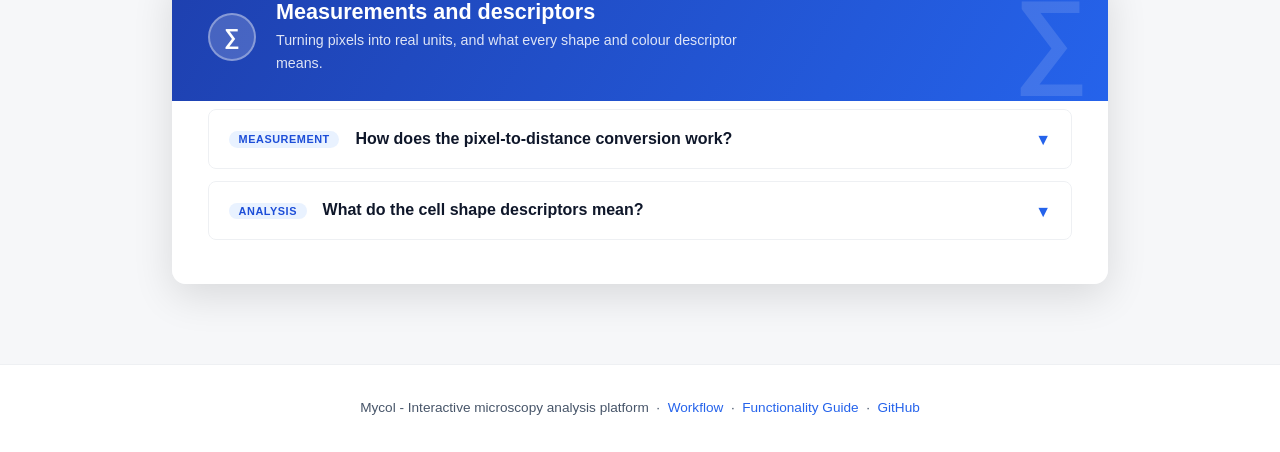
==== commit 078627a6: "update the help website" ====
--- a/docs/faq.html
+++ b/docs/faq.html
@@ -4,105 +4,20 @@
   <meta charset="UTF-8" />
   <meta name="viewport" content="width=device-width, initial-scale=1.0" />
   <title>Mycol - FAQ</title>
+  <link rel="stylesheet" href="style.css" />
   <style>
-    /* ── Reset & Base ── */
-    *, *::before, *::after { box-sizing: border-box; margin: 0; padding: 0; }
-
-    :root {
-      --blue-50:  #E9F2FF;
-      --blue-100: #c7dcff;
-      --blue-500: #2563eb;
-      --blue-600: #1d4ed8;
-      --blue-700: #1e40af;
-      --gray-50:  #f6f7f9;
-      --gray-100: #eef0f3;
-      --gray-300: #cbd5e1;
-      --gray-600: #475569;
-      --gray-700: #334155;
-      --gray-900: #0f172a;
-      --white:    #ffffff;
-      --shadow-sm: 0 2px 8px rgba(0,0,0,.07);
-      --shadow-md: 0 4px 18px rgba(0,0,0,.12);
-      --shadow-lg: 0 12px 40px rgba(0,0,0,.12);
-      --radius:   14px;
-      --radius-sm: 8px;
-    }
-
-    html { scroll-behavior: smooth; }
-
-    body {
-      font-family: -apple-system, BlinkMacSystemFont, "Segoe UI", Roboto, Helvetica, Arial, sans-serif;
-      background: var(--gray-50);
-      color: var(--gray-700);
-      line-height: 1.65;
-    }
-
-    /* ── Hero ── */
-    .hero {
-      background: linear-gradient(135deg, var(--blue-50) 0%, var(--white) 60%);
-      border-bottom: 1px solid var(--gray-100);
-      padding: 5rem 2rem 4rem;
-      text-align: center;
-    }
-
-    .hero h1 {
-      font-size: clamp(2rem, 5vw, 3rem);
-      font-weight: 800;
-      color: var(--gray-900);
-      margin-bottom: 1rem;
-    }
-
-    .hero h1 span { color: var(--blue-600); }
-
-    .hero p {
-      max-width: 640px;
-      margin: 0 auto 2rem;
-      font-size: 1.1rem;
-      color: var(--gray-600);
-    }
-
-    .badge-row {
-      display: flex;
-      flex-wrap: wrap;
-      gap: 0.6rem;
-      justify-content: center;
-    }
-
-    .badge {
-      background: var(--white);
-      border: 1.5px solid var(--blue-100);
-      border-radius: 999px;
-      padding: 0.35rem 0.9rem;
-      font-size: 0.83rem;
-      font-weight: 600;
-      color: var(--blue-600);
-      box-shadow: var(--shadow-sm);
-      text-decoration: none;
-      transition: background 0.15s, border-color 0.15s;
-    }
-
-    .badge:hover {
-      background: var(--blue-100);
-      border-color: var(--blue-500);
-    }
-
-    /* ── Main content ── */
-    main {
-      max-width: 860px;
-      margin: 0 auto;
-      padding: 3rem 2rem 5rem;
-      display: flex;
-      flex-direction: column;
-      gap: 2rem;
-    }
-
-    /* ── FAQ Card ── */
+    /* ── Page-specific: collapsible question cards ── */
     .faq-card {
       background: var(--white);
-      border-radius: var(--radius);
-      box-shadow: var(--shadow-lg);
+      border: 1.5px solid var(--gray-100);
+      border-radius: var(--radius-sm);
       overflow: hidden;
-    }
+      margin-bottom: 0.75rem;
+      transition: border-color 0.15s, box-shadow 0.15s;
+    }
+
+    .faq-card:hover { border-color: var(--blue-100); }
+    .faq-card.open { border-color: var(--blue-100); box-shadow: var(--shadow-sm); }
 
     .faq-question {
       width: 100%;
@@ -110,11 +25,12 @@
       border: none;
       cursor: pointer;
       text-align: left;
-      padding: 1.5rem 1.75rem;
+      padding: 1.1rem 1.25rem;
       display: flex;
       align-items: flex-start;
       gap: 1rem;
       transition: background 0.15s;
+      font-family: inherit;
     }
 
     .faq-question:hover { background: var(--gray-50); }
@@ -123,18 +39,19 @@
       flex-shrink: 0;
       background: var(--blue-50);
       color: var(--blue-600);
-      font-size: 0.72rem;
+      font-size: 0.68rem;
       font-weight: 700;
-      letter-spacing: 0.08em;
+      letter-spacing: 0.05em;
       text-transform: uppercase;
       border-radius: 999px;
-      padding: 0.25rem 0.65rem;
-      margin-top: 0.15rem;
+      padding: 0.15rem 0.6rem;
+      margin-top: 0.2rem;
+      white-space: nowrap;
     }
 
     .faq-q-text {
       flex: 1;
-      font-size: 1.05rem;
+      font-size: 1rem;
       font-weight: 700;
       color: var(--gray-900);
       line-height: 1.4;
@@ -145,7 +62,7 @@
       margin-top: 0.2rem;
       color: var(--blue-500);
       transition: transform 0.25s ease;
-      font-size: 1.1rem;
+      font-size: 1rem;
     }
 
     .faq-card.open .faq-chevron { transform: rotate(180deg); }
@@ -153,23 +70,21 @@
     .faq-answer {
       max-height: 0;
       overflow: hidden;
-      transition: max-height 0.35s ease, padding 0.25s ease;
+      transition: max-height 0.35s ease;
     }
 
     .faq-card.open .faq-answer { max-height: 9999px; }
 
     .faq-answer-inner {
-      padding: 0 1.75rem 1.75rem 1.75rem;
+      padding: 1.1rem 1.25rem 1.4rem;
       border-top: 1px solid var(--gray-100);
-      padding-top: 1.25rem;
     }
 
     .faq-answer-inner p,
     .faq-answer-inner li {
-      font-size: 0.97rem;
+      font-size: 0.95rem;
       color: var(--gray-600);
       margin-bottom: 0.6rem;
-      text-align: justify;
     }
 
     .faq-answer-inner ul,
@@ -180,7 +95,6 @@
     }
 
     .faq-answer-inner li { margin-bottom: 0.4rem; }
-
     .faq-answer-inner strong { color: var(--gray-900); }
 
     .faq-answer-inner a {
@@ -189,6 +103,14 @@
       font-weight: 500;
     }
     .faq-answer-inner a:hover { text-decoration: underline; }
+
+    .faq-answer-inner h3 {
+      font-size: 0.95rem;
+      font-weight: 700;
+      color: var(--gray-900);
+      margin-top: 1rem;
+      margin-bottom: 0.35rem;
+    }
 
     code {
       font-family: ui-monospace, "SF Mono", Menlo, monospace;
@@ -199,25 +121,17 @@
       color: var(--gray-900);
     }
 
-    .faq-answer-inner h3 {
-      font-size: 0.97rem;
-      font-weight: 700;
-      color: var(--gray-900);
-      margin-top: 1rem;
-      margin-bottom: 0.35rem;
-    }
-
-    /* tip box */
+    /* tip box - matches the shared .callout treatment */
     .tip-box {
       background: var(--blue-50);
-      border-left: 3px solid var(--blue-500);
-      border-radius: var(--radius-sm);
+      border-left: 4px solid var(--blue-500);
+      border-radius: 0 var(--radius-sm) var(--radius-sm) 0;
       padding: 0.85rem 1.1rem;
       margin-top: 0.75rem;
     }
     .tip-box p { margin-bottom: 0; }
 
-    /* ── Descriptor section ── */
+    /* ── Page-specific: shape-descriptor accordions ── */
     .desc-notation {
       display: grid;
       grid-template-columns: 1fr 1fr;
@@ -257,6 +171,7 @@
       justify-content: space-between;
       gap: 0.75rem;
       transition: background 0.15s;
+      font-family: inherit;
     }
 
     .desc-toggle:hover { background: var(--blue-50); }
@@ -283,23 +198,6 @@
     }
 
     .desc-item.open .desc-body { max-height: 9999px; }
-
-    .desc-body-inner {
-      padding: 0.9rem 1rem 1rem;
-      border-top: 1px solid var(--gray-100);
-    }
-
-    /* apply inner padding via the direct children when open */
-    .desc-item.open .desc-body > * {
-      padding-left: 1rem;
-      padding-right: 1rem;
-    }
-
-    .desc-item.open .desc-body p,
-    .desc-item.open .desc-body li,
-    .desc-item.open .desc-body ul {
-      padding-left: 0;
-    }
 
     .desc-body p,
     .desc-body li {
@@ -347,24 +245,8 @@
 
     @media (max-width: 600px) {
       .desc-notation { grid-template-columns: 1fr; }
-    }
-
-    /* ── Footer ── */
-    footer {
-      background: var(--white);
-      border-top: 1px solid var(--gray-100);
-      text-align: center;
-      padding: 2rem;
-      font-size: 0.85rem;
-      color: var(--gray-600);
-    }
-
-    footer a {
-      color: var(--blue-500);
-      text-decoration: none;
-      font-weight: 500;
-    }
-    footer a:hover { text-decoration: underline; }
+      .faq-question { flex-wrap: wrap; gap: 0.5rem; }
+    }
   </style>
 </head>
 <body>
@@ -378,860 +260,930 @@
   </p>
   <div class="badge-row">
     <a href="index.html" class="badge">Workflow</a>
-    <a href="faq.html" class="badge">FAQ</a>
+    <a href="faq.html" class="badge current">FAQ</a>
+    <a href="functionality.html" class="badge">Functionality Guide</a>
     <a href="https://github.com/biosustain/mycol" target="_blank" rel="noopener" class="badge">GitHub</a>
   </div>
 </section>
 
+<!-- ══════════════ STICKY NAV ══════════════ -->
+<nav class="section-nav">
+  <div class="section-nav-inner">
+    <a href="#uploading"><i>↑</i> Uploading your data</a>
+    <a href="#models"><i>◈</i> How the models work</a>
+    <a href="#results"><i>★</i> Getting good results</a>
+    <a href="#measuring"><i>∑</i> Measurements</a>
+  </div>
+</nav>
+
 <!-- ══════════════ MAIN ══════════════ -->
 <main>
 
-  <!-- ── 1. ML training-set caveats ── -->
-  <div class="faq-card" id="ml-caveats">
-    <button class="faq-question" onclick="toggleFaq(this)" aria-expanded="false">
-      <span class="faq-q-label">ML basics</span>
-      <span class="faq-q-text">Why does my model work on some images and fail on others?</span>
-      <span class="faq-chevron">&#9660;</span>
-    </button>
-    <div class="faq-answer">
-      <div class="faq-answer-inner">
-        <p>
-          A trained model is not a program that understands cells. It is a statistical mapping,
-          fitted to the exact examples you gave it, from patterns of pixels to an output.
-          It has no concept of what a cell <em>is</em>. Nearly every disappointing result traces
-          back to the same root cause: <strong>the images or the labels used for training did not
-          match what the model was later asked to do</strong>. The sections below cover the ways
-          that happens, and how to avoid them.
-        </p>
-
-        <h3>A model learns to be good at exactly what you trained it on</h3>
-        <p>
-          When you look at a dim, oddly lit image and still see the cells instantly, you are using
-          knowledge the model does not have. All the model learned was which pixel patterns earned
-          a reward on <em>your</em> training images. Change those patterns - even in ways you
-          would not consciously notice - and it is being asked to extrapolate into territory
-          it has never seen. It has no fallback of &ldquo;well, obviously that is a cell.&rdquo;
-        </p>
-        <p>
-          This is why a model that worked perfectly last week can fail on today&rsquo;s plate while
-          the task looks completely unchanged to you. The task <em>is</em> unchanged; the input
-          statistics moved.
-        </p>
-
-        <h3>What counts as a &ldquo;different&rdquo; image</h3>
-        <p>
-          Far more than most people expect. Any of the following can be enough to degrade a model,
-          even when the biology and the question are identical:
-        </p>
-        <ul>
-          <li>
-            <strong>Lighting and exposure</strong> - a different lamp setting, a change in
-            illumination angle, ambient room light, or automatic white balance on the camera.
-          </li>
-          <li>
-            <strong>A different microscope, camera, or objective</strong> - even two instruments
-            of the same model can differ enough to matter.
-          </li>
-          <li>
-            <strong>Magnification and pixel size</strong> - a cell 30 px across is a different
-            object to the model than the same cell at 90 px. For Cellpose this also means the
-            <em>diameter</em> setting used at inference has to match what the model was trained for.
-          </li>
-          <li><strong>Focus, motion blur, and noise levels.</strong></li>
-          <li>
-            <strong>Background</strong> - a different agar or medium colour, a different plate
-            or slide, condensation, scratches, or a clean background where training images had a
-            textured one.
-          </li>
-          <li><strong>Stain, channel, or contrast method.</strong></li>
-          <li>
-            <strong>The sample itself</strong> - a new strain, a different growth stage,
-            higher density, or colonies touching where training images had isolated ones.
-          </li>
-          <li>
-            <strong>File handling</strong> - JPEG compression artefacts, 16-bit versus 8-bit,
-            resizing or downscaling, or a different export pipeline from the acquisition software.
-          </li>
-        </ul>
-        <div class="tip-box">
-          <p>
-            There are only two real fixes: <strong>standardise acquisition</strong> so every image
-            resembles the training set, or <strong>add a handful of images from each new condition
-            to the training set and re-train</strong>. The second is usually what you want -
-            one model trained across three lighting setups is far more useful than three models
-            each trained on one.
-          </p>
-        </div>
-
-        <h3>Augmentation helps, but it cannot invent data</h3>
-        <p>
-          During training, Mycol shows the model randomly altered copies of your examples. Cell
-          patches are mirrored, rotated by up to 15 degrees, nudged in brightness and contrast, and
-          slightly blurred; Cellpose applies its own equivalent transformations internally.
-          This is called <strong>augmentation</strong>, and it buys some tolerance for free: you do
-          not need to worry about which way round your cells happen to lie, or about small
-          exposure and focus differences between images.
-        </p>
-        <p>
-          What augmentation cannot do is invent data. It only perturbs the examples you supplied,
-          so it will never conjure up a lighting rig, a magnification, or a morphology you never
-          imaged. Genuine diversity in the training set is what buys generalisation; augmentation
-          just smooths the edges of it.
-        </p>
-
-        <h3>When training Cellpose, outline <em>every</em> cell in the image</h3>
-        <p>
-          This is the single most common annotation mistake, and it is easy to make because nothing
-          warns you about it. Cellpose trains on the <strong>whole image</strong>. Anything not
-          inside an outline is not treated as &ldquo;unknown&rdquo; or &ldquo;skipped&rdquo; -
-          it is an explicit example of <strong>background</strong>. A cell you did not get around
-          to outlining is therefore active training data teaching the model that things which look
-          like that are not cells.
-        </p>
-
-        <div class="desc-figure">
-          <img src="descriptor_diagrams/unlabelled_cells.svg" style="width:72%"
-               alt="Diagram: two cells outlined and one missed; the missed cell becomes a background example" />
-          <p class="desc-caption">
-            Segmentation training has no &ldquo;unlabelled&rdquo; category. A cell left without an
-            outline is not ignored - it teaches the model that such cells are background.
-          </p>
-        </div>
-
-        <p>In practice this means:</p>
-        <ul>
-          <li>
-            Skipping the faint, small, clumped, or unusual cells teaches the model to ignore exactly
-            those cells - the hard cases you most wanted help with. The easy ones it could
-            probably already find.
-          </li>
-          <li>
-            A half-annotated dense image is worse than no image at all: every cell left unoutlined
-            contributes a wrong signal, and dense images contain many of them.
-          </li>
-          <li>
-            Be consistent about cells cut off at the image border. Decide a rule - always
-            outline partial cells, or always leave them - and apply it to every image.
-            Doing it both ways teaches the model that such objects are sometimes cells and sometimes
-            not, and it will hedge accordingly.
-          </li>
-        </ul>
-        <p>
-          <strong>Rule of thumb:</strong> ten fully annotated images beat fifty partly annotated ones.
-          If an image is too dense to finish, crop a region you <em>can</em> annotate completely and
-          train on that instead. Mycol&rsquo;s <em>min cells per image</em> setting (default 5) drops
-          near-empty images from training, but do not rely on it to catch partial annotations -
-          an image with twenty of its forty cells outlined passes that filter easily.
-        </p>
-
-        <h3>Classification labels behave differently - partial is fine, inconsistent is not</h3>
-        <p>
-          DenseNet classifies individual cell patches, so a cell you never assigned a class to is
-          simply left out of the training set. It is not taught as a wrong answer. Partial labelling
-          is therefore safe for classification, unlike segmentation, and you can label as many or as
-          few cells as you have patience for.
-        </p>
-        <p>
-          What does hurt is <strong>inconsistency</strong>. If you call borderline cells one thing at
-          the start of a session and the opposite thing two hours later, or two people apply subtly
-          different criteria, the model receives contradictory examples of the same appearance and
-          learns the boundary between your classes as noise. Write down your criteria for the
-          ambiguous cases before you start, and treat &ldquo;I cannot tell&rdquo; as a legitimate
-          answer - leaving a cell unlabelled is much better than guessing.
-        </p>
-
-        <h3>Watch out for imbalanced classes</h3>
-        <p>
-          If 95% of your labelled cells are &ldquo;normal&rdquo; and 5% are &ldquo;abnormal&rdquo;,
-          a model that answers &ldquo;normal&rdquo; for every single cell scores 95% accuracy while
-          being completely useless. A headline accuracy figure hides this entirely.
-        </p>
-        <p>
-          After training, read the <strong>confusion matrix</strong> rather than the accuracy figure.
-          Each row shows what actually happened to the cells of one class, so a rare class the model
-          never predicts shows up immediately as a row whose counts have all drifted into the wrong
-          column. The macro-averaged precision, recall, and F1 that Mycol reports alongside it also
-          help, because they weight every class equally rather than by how many cells it has.
-          Aim for a roughly similar number of labelled cells per class; if the interesting class
-          genuinely is rare, deliberately go and find more examples of it to label, and judge the
-          model on how it handles that class.
-        </p>
-
-        <h3>Good numbers on your own data are not proof that it works</h3>
-        <p>
-          During training, part of your data is held back as a <strong>validation set</strong> and the
-          reported scores are measured on it. That is a real check that the model has not simply
-          memorised its training examples - but it is a weak one, because the held-back data
-          came from the same session, the same plates, and the same imaging setup as everything else.
-          It tells you the model generalises to more of the same. It does not tell you it will
-          generalise to next month&rsquo;s plates.
-        </p>
-        <p>
-          The only test that counts is running the model on a fresh batch of images it has never seen
-          - ideally acquired on a different day, ideally by a different person - and
-          looking at the output yourself. Set a few such images aside at the very beginning and never
-          train on them.
-        </p>
-        <p>
-          Beware repeated tuning, too. If you re-train several times with different settings and keep
-          whichever version scored best, you have quietly started fitting to the validation set as
-          well. The more times you consult that number to make a decision, the less it means.
-        </p>
-
-        <h3>More images only help if they are <em>different</em> images</h3>
-        <p>
-          Two hundred fields from one plate on one afternoon are, as far as the model is concerned,
-          close to a single image repeated two hundred times. They mostly make training slower.
-          Twenty images spanning three lighting conditions, two magnifications, and a range of cell
-          densities teach far more.
-        </p>
-        <p>
-          When choosing what to annotate next, the most informative images are the ones your current
-          model gets wrong. Run it, find the failures, correct those, and add them - the
-          <a href="#tips">annotate &rarr; train &rarr; correct &rarr; repeat</a> cycle is efficient
-          precisely because it keeps steering your training set towards what the model still lacks.
-        </p>
-
-        <div class="tip-box" style="margin-top:0.75rem;">
-          <p>
-            <strong>Before trusting a model, check:</strong> does the training set contain examples of
-            every condition you intend to run it on? Is every cell outlined in every Cellpose training
-            image? Are the class labels consistent and roughly balanced? Has it been tested on images
-            from a different day that were never used in training? A &ldquo;no&rdquo; to any of these
-            predicts the direction in which the model will fail.
-          </p>
-        </div>
-
+  <section class="page" id="uploading">
+    <header class="page-banner" data-mark="↑">
+      <div class="page-num">↑</div>
+      <div>
+        <h2>Uploading your data</h2>
+        <p>What Mycol accepts, and what each kind of file is for.</p>
       </div>
-    </div>
-  </div>
-
-  <!-- ── 2. Cellpose ── -->
-  <div class="faq-card" id="cellpose">
-    <button class="faq-question" onclick="toggleFaq(this)" aria-expanded="false">
-      <span class="faq-q-label">Segmentation</span>
-      <span class="faq-q-text">What is Cellpose and how does it work?</span>
-      <span class="faq-chevron">&#9660;</span>
-    </button>
-    <div class="faq-answer">
-      <div class="faq-answer-inner">
-        <p>
-          <strong>Cellpose</strong> is a deep-learning model purpose-built for biological cell and nucleus segmentation.
-          Rather than predicting a simple foreground/background mask, it learns to predict
-          <strong>gradient flows</strong> - vectors that point from every pixel toward the center of the nearest cell.
-          A simple post-processing step then follows those gradients to group pixels into individual cell instances,
-          making it remarkably robust to cells of different sizes, shapes, and imaging conditions.
-        </p>
-
-        <div class="desc-figure">
-          <img src="descriptor_diagrams/segmentation_task.svg" style="width:92%"
-               alt="Diagram: an input image, a merged foreground mask, and instance masks separating every cell" />
-          <p class="desc-caption">
-            The aim of segmentation is not to find cell pixels but to separate cells from
-            <em>each other</em>. Deciding only which pixels are cell leaves touching neighbours fused
-            into a single object; predicting a centre for each one recovers them individually, which
-            is what makes counting and per-cell measurement possible.
-          </p>
-        </div>
-        <p>
-          Cellpose is pre-trained on a large, diverse collection of microscopy images and generalises
-          well out of the box. When your images differ significantly from the training data (unusual stains,
-          atypical morphology, low magnification), fine-tuning on a small set of your own annotated images
-          - which Mycol supports directly - can dramatically improve results.
-        </p>
-
-        <h3>Versions used in Mycol</h3>
-        <ul>
-          <li>
-            <strong>Cellpose 2</strong> introduced a human-in-the-loop training workflow,
-            allowing users to correct segmentation errors and immediately improve the model with very few
-            additional annotations.
-            <a href="https://www.nature.com/articles/s41592-022-01663-4" target="_blank" rel="noopener">
-              Read the Cellpose 2 paper (Nature Methods, 2022) &rarr;
-            </a>
-          </li>
-          <li>
-            <strong>Cellpose 3</strong> added image restoration capabilities (denoising, deblurring,
-            and upsampling) so that segmentation quality is maintained even on noisy or low-resolution data.
-            <a href="https://www.nature.com/articles/s41592-024-02215-8" target="_blank" rel="noopener">
-              Read the Cellpose 3 paper (Nature Methods, 2024) &rarr;
-            </a>
-          </li>
-        </ul>
-
-        <div class="tip-box">
-          <p>
-            Official website and documentation:
-            <a href="https://www.cellpose.org/" target="_blank" rel="noopener">cellpose.org</a>
-          </p>
+    </header>
+    <div class="page-body">
+
+      <div class="faq-card" id="uploads">
+        <button class="faq-question" onclick="toggleFaq(this)" aria-expanded="false">
+          <span class="faq-q-label">Upload</span>
+          <span class="faq-q-text">What can I upload to Mycol, and what does each file type do?</span>
+          <span class="faq-chevron">&#9660;</span>
+        </button>
+        <div class="faq-answer">
+          <div class="faq-answer-inner">
+
+            <h3>Images <em>(required)</em></h3>
+            <p>
+              The microscopy or sample images you want to analyse. Standard formats such as TIFF, PNG,
+              and JPEG are supported. Every other file type is optional and supplementary: images are
+              the only thing you must upload to start working.
+            </p>
+
+            <h3>Masks <em>(optional)</em></h3>
+            <p>
+              Segmentation masks that outline the cells or regions of interest in your images.
+              Each mask is a labelled image where every cell is represented by a unique integer ID,
+              and background pixels are zero. Uploading existing masks lets you skip the automatic
+              segmentation step and jump straight to classification or analysis, or to continue
+              refining masks you created in a previous session. You can upload the Cellpose .npy format
+              or a tiff where each cell is a different integer value.
+            </p>
+
+            <h3>Cellpose model <em>(optional)</em></h3>
+            <p>
+              A trained segmentation model as a <code>.pt</code> or <code>.pth</code> file, either
+              fine-tuned in Mycol and downloaded earlier or trained elsewhere. It then replaces the
+              default model everywhere segmentation runs. Without one, Mycol falls back to its built-in
+              pre-trained model, which is usually a reasonable starting point.
+            </p>
+
+            <h3>DenseNet model <em>(optional)</em></h3>
+            <p>
+              A trained cell classification model, also <code>.pt</code> or <code>.pth</code>. Unlike
+              segmentation there is no default classifier, so automatic classification stays unavailable
+              until you upload one or train one. Mycol tells the two model types apart from their
+              contents, so both go in the same uploader and neither needs special naming.
+            </p>
+
+            <h3>Cellpose inference hyperparameters CSV <em>(optional)</em></h3>
+            <p>
+              A small two-column <code>parameter,value</code> file listing the Cellpose inference
+              settings - diameter, cell-probability threshold, flow threshold, minimum size,
+              and number of iterations. These significantly affect segmentation, so uploading the
+              <code>cellpose_inference_hyperparameters.csv</code> (found in a downloaded model or a
+              saved-session zip) automatically applies those settings on the Annotation page,
+              letting you reproduce a previous segmentation without re-entering each value by hand.
+            </p>
+
+            <h3>Saved Session <em>(optional)</em></h3>
+            <p>
+              A zip archive produced by the <strong>Session Restore</strong> download option.
+              Uploading it reloads a previous Mycol session in full: all images, masks, class labels,
+              trained models, and settings are restored exactly as they were when the session was saved.
+              This is the recommended way to pause and resume long annotation or training projects,
+              or to share a complete working state with a collaborator.
+            </p>
+
+            <h3>Practical notes</h3>
+            <ul>
+              <li>
+                <strong>Masks are paired to images by filename.</strong> A mask is named after its image
+                plus a suffix, <code>_masks</code> by default, so <code>plate1.tif</code> pairs with
+                <code>plate1_masks.tif</code>. The suffix can be changed next to the uploader. A mask
+                with no matching image is skipped and reported.
+              </li>
+              <li>
+                <strong>Images are resized to 512 x 512 by default</strong>, to keep the app responsive
+                on large images. Measurements are unaffected: Mycol converts every size back, so areas
+                and lengths always refer to your original image. Untick the box beside the uploader to
+                keep full resolution.
+              </li>
+              <li>
+                <strong>The limit is 512 MB per upload.</strong> Larger sets are fine, just add them in
+                batches; later uploads extend your session rather than replacing it.
+              </li>
+              <li>
+                <strong>You do not need your own data to start.</strong> <em>Use demo data</em> loads a
+                small example set so you can walk through the whole workflow first.
+              </li>
+            </ul>
+
+          </div>
         </div>
       </div>
+
+      <!-- ── 7. Training tips ── -->
+
     </div>
-  </div>
-
-  <!-- ── 3. DenseNet ── -->
-  <div class="faq-card" id="densenet">
-    <button class="faq-question" onclick="toggleFaq(this)" aria-expanded="false">
-      <span class="faq-q-label">Classification</span>
-      <span class="faq-q-text">What is DenseNet and why is it used for cell classification?</span>
-      <span class="faq-chevron">&#9660;</span>
-    </button>
-    <div class="faq-answer">
-      <div class="faq-answer-inner">
-        <p>
-          <strong>DenseNet</strong> (Densely Connected Convolutional Network) is a convolutional neural
-          network architecture designed for image classification.
-          Its key idea is that <strong>every layer is directly connected to every other layer</strong> within
-          a dense block: the input to each layer is the concatenation of the feature maps from all preceding
-          layers, not just the previous one.
-        </p>
-        <p>
-          This dense connectivity has two practical benefits:
-        </p>
-        <ul>
-          <li>
-            <strong>Feature reuse</strong> - early low-level features (edges, textures) remain
-            accessible to later layers without having to be re-learned, so the network extracts richer
-            representations with fewer parameters.
-          </li>
-          <li>
-            <strong>Gradient flow</strong> - during training, gradients can travel directly from
-            the loss back to the earliest layers, which prevents the &ldquo;vanishing gradient&rdquo;
-            problem and makes training more stable, especially on small datasets.
-          </li>
-        </ul>
-        <p>
-          Mycol uses <strong>DenseNet-121</strong>, applied at the <strong>individual cell level</strong>:
-          each segmented cell is cropped out as its own small patch and classified into one of your
-          user-defined classes.
-        </p>
-
-        <div class="desc-figure">
-          <img src="descriptor_diagrams/classification_task.svg" style="width:88%"
-               alt="Diagram: segmented but unlabelled cells cropped into patches, each assigned a class" />
-          <p class="desc-caption">
-            Classification picks up where segmentation stops. Masks locate the cells but say nothing
-            about them, so each one is cropped out and judged on its own appearance. The classes mean
-            whatever you decide they mean, which is why this step always needs a model trained on
-            your labels.
-          </p>
-        </div>
-        <p>
-          Training never starts from scratch. Mycol begins from a backbone pre-trained on ImageNet
-          and replaces only its final layer with one sized to your classes, so the low-level features
-          above are already learned before it sees a single cell of yours. That is why a useful
-          classifier needs tens of labelled cells per class rather than thousands. You can also skip
-          training entirely and upload a checkpoint trained earlier.
-        </p>
-        <div class="tip-box">
-          <p>
-            Original paper: Huang et al., <em>Densely Connected Convolutional Networks</em>, CVPR 2017.
-            <a href="https://openaccess.thecvf.com/content_cvpr_2017/papers/Huang_Densely_Connected_Convolutional_CVPR_2017_paper.pdf"
-               target="_blank" rel="noopener">Read the paper &rarr;</a>
-          </p>
+  </section>
+
+  <section class="page" id="models">
+    <header class="page-banner" data-mark="◈">
+      <div class="page-num">◈</div>
+      <div>
+        <h2>How the models work</h2>
+        <p>The three models behind the app - what each does, and when to reach for it.</p>
+      </div>
+    </header>
+    <div class="page-body">
+
+      <div class="faq-card" id="cellpose">
+        <button class="faq-question" onclick="toggleFaq(this)" aria-expanded="false">
+          <span class="faq-q-label">Segmentation</span>
+          <span class="faq-q-text">What is Cellpose and how does it work?</span>
+          <span class="faq-chevron">&#9660;</span>
+        </button>
+        <div class="faq-answer">
+          <div class="faq-answer-inner">
+            <p>
+              <strong>Cellpose</strong> is a deep-learning model purpose-built for biological cell and nucleus segmentation.
+              Rather than predicting a simple foreground/background mask, it learns to predict
+              <strong>gradient flows</strong> - vectors that point from every pixel toward the center of the nearest cell.
+              A simple post-processing step then follows those gradients to group pixels into individual cell instances,
+              making it remarkably robust to cells of different sizes, shapes, and imaging conditions.
+            </p>
+
+            <div class="desc-figure">
+              <img src="descriptor_diagrams/segmentation_task.svg" style="width:72%"
+                   alt="Diagram: a raw image of four cells, and the same image with one mask outlining each cell" />
+              <p class="desc-caption">
+                The aim of segmentation: turn a raw image into one mask per cell. Predicting a centre for
+                every cell is what lets touching neighbours be split apart rather than fused into a
+                single blob, and separate masks are what make counting and per-cell measurement possible.
+              </p>
+            </div>
+            <p>
+              Cellpose is pre-trained on a large, diverse collection of microscopy images and generalises
+              well out of the box. When your images differ significantly from the training data (unusual stains,
+              atypical morphology, low magnification), fine-tuning on a small set of your own annotated images
+              - which Mycol supports directly - can dramatically improve results.
+            </p>
+
+            <h3>Versions used in Mycol</h3>
+            <ul>
+              <li>
+                <strong>Cellpose 2</strong> introduced a human-in-the-loop training workflow,
+                allowing users to correct segmentation errors and immediately improve the model with very few
+                additional annotations.
+                <a href="https://www.nature.com/articles/s41592-022-01663-4" target="_blank" rel="noopener">
+                  Read the Cellpose 2 paper (Nature Methods, 2022) &rarr;
+                </a>
+              </li>
+              <li>
+                <strong>Cellpose 3</strong> added image restoration capabilities (denoising, deblurring,
+                and upsampling) so that segmentation quality is maintained even on noisy or low-resolution data.
+                <a href="https://www.nature.com/articles/s41592-024-02215-8" target="_blank" rel="noopener">
+                  Read the Cellpose 3 paper (Nature Methods, 2024) &rarr;
+                </a>
+              </li>
+            </ul>
+
+            <div class="tip-box">
+              <p>
+                Official website and documentation:
+                <a href="https://www.cellpose.org/" target="_blank" rel="noopener">cellpose.org</a>
+              </p>
+            </div>
+          </div>
         </div>
       </div>
-    </div>
-  </div>
-
-  <!-- ── 4. Pixel to distance ── -->
-  <div class="faq-card" id="px2dist">
-    <button class="faq-question" onclick="toggleFaq(this)" aria-expanded="false">
-      <span class="faq-q-label">Measurement</span>
-      <span class="faq-q-text">How does the pixel-to-distance conversion work?</span>
-      <span class="faq-chevron">&#9660;</span>
-    </button>
-    <div class="faq-answer">
-      <div class="faq-answer-inner">
-        <p>
-          When Mycol measures a cell - its area, perimeter, diameter, and so on - the raw
-          number is always in <strong>pixels</strong>, because that is what the image is made of.
-          A pixel has no inherent physical size; it depends entirely on your microscope&rsquo;s
-          magnification and camera settings.
-        </p>
-        <p>
-          The <strong>pixel-to-distance conversion</strong> lets you express measurements in
-          real-world units by supplying a single number: <strong>how much physical distance one pixel
-          represents</strong> in your images (the <em>pixel size</em> or <em>image scale</em>, often
-          found in your microscope software or image metadata). Turn it on with the
-          <em>Convert to distance</em> option on the <strong>Visualize Cell Attributes</strong> page,
-          then enter the pixel size and its unit. The unit is only a label, so any text works; it
-          defaults to &micro;m and follows through to the plot axes and the exported table.
-        </p>
-        <p>For example:</p>
-        <ul>
-          <li>If 1 pixel = 0.5 &micro;m and a cell has an area of 400 px&sup2;, its physical area is 400 &times; 0.5&sup2; = <strong>100 &micro;m&sup2;</strong>.</li>
-          <li>Linear measurements (perimeter, diameter) scale by the factor directly: 40 px &times; 0.5 = <strong>20 &micro;m</strong>.</li>
-        </ul>
-        <p>
-          Without a conversion factor, Mycol reports sizes in pixels. Either way this touches only the
-          descriptors that carry a unit: area, perimeter, the two axis lengths and the Feret diameter.
-          Ratios such as circularity, solidity and eccentricity are dimensionless and never converted.
-        </p>
-        <p>
-          Pixels are fine for comparing cells within one experiment, but cross-experiment or
-          publication comparisons need physical units. Enter the pixel size of your
-          <strong>original</strong> images: if resize-on-upload was left on, Mycol has already
-          converted every measurement back to original-image pixels.
-        </p>
-        <div class="tip-box">
-          <p>
-            <strong>How to find your pixel size:</strong> check the metadata embedded in the image file
-            (e.g. the TIFF tags), your microscope acquisition software, or ask your facility&rsquo;s
-            imaging staff for the calibration value at the magnification you used.
-          </p>
+
+      <!-- ── 3. DenseNet ── -->
+
+      <div class="faq-card" id="sam2">
+        <button class="faq-question" onclick="toggleFaq(this)" aria-expanded="false">
+          <span class="faq-q-label">Segmentation</span>
+          <span class="faq-q-text">What is SAM2 and when should I use it?</span>
+          <span class="faq-chevron">&#9660;</span>
+        </button>
+        <div class="faq-answer">
+          <div class="faq-answer-inner">
+            <p>
+              <strong>SAM2</strong> (Segment Anything Model 2) is a general-purpose segmentation model
+              developed by Meta AI. Unlike Cellpose, which was trained specifically on microscopy images,
+              SAM2 was trained on an enormous and diverse collection of natural images and videos.
+              Its strength is <strong>promptable segmentation</strong>: given a point, bounding box, or
+              rough outline supplied by the user, SAM2 predicts a precise mask for the object at that location.
+            </p>
+            <p>
+              In Mycol, SAM2 is used as an <strong>interactive segmentation tool</strong>.
+              Instead of running fully automatically across the whole image, you highlight a cell
+              with a box and SAM2 will generate a high-quality mask for that cell.
+              This makes it especially useful for:
+            </p>
+            <ul>
+              <li>Segmenting unusual cell types or objects where Cellpose may struggle.</li>
+              <li>Quickly annotating small numbers of cells for a training set without running a full automatic pass.</li>
+            </ul>
+            <p>
+              Because SAM2 relies on your prompt rather than learning from your specific image type,
+              it does not need to be fine-tuned - it works out of the box. However, for fully
+              automatic, hands-off segmentation of large image sets, a trained Cellpose model will
+              generally be faster and more consistent.
+            </p>
+            <div class="tip-box">
+              <p>
+                Learn more about SAM2:
+                <a href="https://ai.meta.com/sam2/" target="_blank" rel="noopener">ai.meta.com/sam2</a>
+              </p>
+            </div>
+          </div>
         </div>
       </div>
-    </div>
-  </div>
-
-  <!-- ── 5. SAM2 ── -->
-  <div class="faq-card" id="sam2">
-    <button class="faq-question" onclick="toggleFaq(this)" aria-expanded="false">
-      <span class="faq-q-label">Segmentation</span>
-      <span class="faq-q-text">What is SAM2 and when should I use it?</span>
-      <span class="faq-chevron">&#9660;</span>
-    </button>
-    <div class="faq-answer">
-      <div class="faq-answer-inner">
-        <p>
-          <strong>SAM2</strong> (Segment Anything Model 2) is a general-purpose segmentation model
-          developed by Meta AI. Unlike Cellpose, which was trained specifically on microscopy images,
-          SAM2 was trained on an enormous and diverse collection of natural images and videos.
-          Its strength is <strong>promptable segmentation</strong>: given a point, bounding box, or
-          rough outline supplied by the user, SAM2 predicts a precise mask for the object at that location.
-        </p>
-        <p>
-          In Mycol, SAM2 is used as an <strong>interactive segmentation tool</strong>.
-          Instead of running fully automatically across the whole image, you highlight a cell
-          with a box and SAM2 will generate a high-quality mask for that cell.
-          This makes it especially useful for:
-        </p>
-        <ul>
-          <li>Segmenting unusual cell types or objects where Cellpose may struggle.</li>
-          <li>Quickly annotating small numbers of cells for a training set without running a full automatic pass.</li>
-        </ul>
-        <p>
-          Because SAM2 relies on your prompt rather than learning from your specific image type,
-          it does not need to be fine-tuned - it works out of the box. However, for fully
-          automatic, hands-off segmentation of large image sets, a trained Cellpose model will
-          generally be faster and more consistent.
-        </p>
-        <div class="tip-box">
-          <p>
-            Learn more about SAM2:
-            <a href="https://ai.meta.com/sam2/" target="_blank" rel="noopener">ai.meta.com/sam2</a>
-          </p>
+
+      <!-- ── 6. Upload types ── -->
+
+      <div class="faq-card" id="densenet">
+        <button class="faq-question" onclick="toggleFaq(this)" aria-expanded="false">
+          <span class="faq-q-label">Classification</span>
+          <span class="faq-q-text">What is DenseNet and why is it used for cell classification?</span>
+          <span class="faq-chevron">&#9660;</span>
+        </button>
+        <div class="faq-answer">
+          <div class="faq-answer-inner">
+            <p>
+              <strong>DenseNet</strong> (Densely Connected Convolutional Network) is a convolutional neural
+              network architecture designed for image classification.
+              Its key idea is that <strong>every layer is directly connected to every other layer</strong> within
+              a dense block: the input to each layer is the concatenation of the feature maps from all preceding
+              layers, not just the previous one.
+            </p>
+            <p>
+              This dense connectivity has two practical benefits:
+            </p>
+            <ul>
+              <li>
+                <strong>Feature reuse</strong> - early low-level features (edges, textures) remain
+                accessible to later layers without having to be re-learned, so the network extracts richer
+                representations with fewer parameters.
+              </li>
+              <li>
+                <strong>Gradient flow</strong> - during training, gradients can travel directly from
+                the loss back to the earliest layers, which prevents the &ldquo;vanishing gradient&rdquo;
+                problem and makes training more stable, especially on small datasets.
+              </li>
+            </ul>
+            <p>
+              Mycol uses <strong>DenseNet-121</strong>, applied at the <strong>individual cell level</strong>:
+              each segmented cell is cropped out as its own small patch and classified into one of your
+              user-defined classes.
+            </p>
+
+            <div class="desc-figure">
+              <img src="descriptor_diagrams/classification_task.svg" style="width:72%"
+                   alt="Diagram: masked but unlabelled cells cropped into patches, each assigned a class" />
+              <p class="desc-caption">
+                Classification picks up where segmentation stops. Masks locate the cells but say nothing
+                about them, so each one is cropped out and judged on its own appearance. The classes mean
+                whatever you decide they mean, which is why this step always needs a model trained on
+                your labels.
+              </p>
+            </div>
+            <p>
+              Training never starts from scratch. Mycol begins from a backbone pre-trained on ImageNet
+              and replaces only its final layer with one sized to your classes, so the low-level features
+              above are already learned before it sees a single cell of yours. That is why a useful
+              classifier needs tens of labelled cells per class rather than thousands. You can also skip
+              training entirely and upload a checkpoint trained earlier.
+            </p>
+            <div class="tip-box">
+              <p>
+                Original paper: Huang et al., <em>Densely Connected Convolutional Networks</em>, CVPR 2017.
+                <a href="https://openaccess.thecvf.com/content_cvpr_2017/papers/Huang_Densely_Connected_Convolutional_CVPR_2017_paper.pdf"
+                   target="_blank" rel="noopener">Read the paper &rarr;</a>
+              </p>
+            </div>
+          </div>
         </div>
       </div>
+
+      <!-- ── 4. Pixel to distance ── -->
+
     </div>
-  </div>
-
-  <!-- ── 6. Upload types ── -->
-  <div class="faq-card" id="uploads">
-    <button class="faq-question" onclick="toggleFaq(this)" aria-expanded="false">
-      <span class="faq-q-label">Upload</span>
-      <span class="faq-q-text">What can I upload to Mycol, and what does each file type do?</span>
-      <span class="faq-chevron">&#9660;</span>
-    </button>
-    <div class="faq-answer">
-      <div class="faq-answer-inner">
-
-        <h3>Images <em>(required)</em></h3>
-        <p>
-          The microscopy or sample images you want to analyse. Standard formats such as TIFF, PNG,
-          and JPEG are supported. Every other file type is optional and supplementary: images are
-          the only thing you must upload to start working.
-        </p>
-
-        <h3>Masks <em>(optional)</em></h3>
-        <p>
-          Segmentation masks that outline the cells or regions of interest in your images.
-          Each mask is a labelled image where every cell is represented by a unique integer ID,
-          and background pixels are zero. Uploading existing masks lets you skip the automatic
-          segmentation step and jump straight to classification or analysis, or to continue
-          refining masks you created in a previous session. You can upload the Cellpose .npy format
-          or a tiff where each cell is a different integer value.
-        </p>
-
-        <h3>Cellpose model <em>(optional)</em></h3>
-        <p>
-          A trained segmentation model as a <code>.pt</code> or <code>.pth</code> file, either
-          fine-tuned in Mycol and downloaded earlier or trained elsewhere. It then replaces the
-          default model everywhere segmentation runs. Without one, Mycol falls back to its built-in
-          pre-trained model, which is usually a reasonable starting point.
-        </p>
-
-        <h3>DenseNet model <em>(optional)</em></h3>
-        <p>
-          A trained cell classification model, also <code>.pt</code> or <code>.pth</code>. Unlike
-          segmentation there is no default classifier, so automatic classification stays unavailable
-          until you upload one or train one. Mycol tells the two model types apart from their
-          contents, so both go in the same uploader and neither needs special naming.
-        </p>
-
-        <h3>Cellpose inference hyperparameters CSV <em>(optional)</em></h3>
-        <p>
-          A small two-column <code>parameter,value</code> file listing the Cellpose inference
-          settings - diameter, cell-probability threshold, flow threshold, minimum size,
-          and number of iterations. These significantly affect segmentation, so uploading the
-          <code>cellpose_inference_hyperparameters.csv</code> (found in a downloaded model or a
-          saved-session zip) automatically applies those settings on the Annotation page,
-          letting you reproduce a previous segmentation without re-entering each value by hand.
-        </p>
-
-        <h3>Saved Session <em>(optional)</em></h3>
-        <p>
-          A zip archive produced by the <strong>Session Restore</strong> download option.
-          Uploading it reloads a previous Mycol session in full: all images, masks, class labels,
-          trained models, and settings are restored exactly as they were when the session was saved.
-          This is the recommended way to pause and resume long annotation or training projects,
-          or to share a complete working state with a collaborator.
-        </p>
-
-        <h3>Practical notes</h3>
-        <ul>
-          <li>
-            <strong>Masks are paired to images by filename.</strong> A mask is named after its image
-            plus a suffix, <code>_masks</code> by default, so <code>plate1.tif</code> pairs with
-            <code>plate1_masks.tif</code>. The suffix can be changed next to the uploader. A mask
-            with no matching image is skipped and reported.
-          </li>
-          <li>
-            <strong>Images are resized to 512 x 512 by default</strong>, to keep the app responsive
-            on large images. Measurements are unaffected: Mycol converts every size back, so areas
-            and lengths always refer to your original image. Untick the box beside the uploader to
-            keep full resolution.
-          </li>
-          <li>
-            <strong>The limit is 512 MB per upload.</strong> Larger sets are fine, just add them in
-            batches; later uploads extend your session rather than replacing it.
-          </li>
-          <li>
-            <strong>You do not need your own data to start.</strong> <em>Use demo data</em> loads a
-            small example set so you can walk through the whole workflow first.
-          </li>
-        </ul>
-
+  </section>
+
+  <section class="page" id="results">
+    <header class="page-banner" data-mark="★">
+      <div class="page-num">★</div>
+      <div>
+        <h2>Getting good results</h2>
+        <p>Why a model can look perfect on one plate and fall apart on the next, and how to train one that travels.</p>
       </div>
-    </div>
-  </div>
-
-  <!-- ── 7. Training tips ── -->
-  <div class="faq-card" id="tips">
-    <button class="faq-question" onclick="toggleFaq(this)" aria-expanded="false">
-      <span class="faq-q-label">Tips</span>
-      <span class="faq-q-text">General tips for training Cellpose and DenseNet models</span>
-      <span class="faq-chevron">&#9660;</span>
-    </button>
-    <div class="faq-answer">
-      <div class="faq-answer-inner">
-        <p>
-          You do not need a machine learning background to train useful models in Mycol.
-          The guidelines below cover the most impactful things you can do to get good results.
-        </p>
-
-        <h3>Start with the pre-trained Cellpose model</h3>
-        <p>
-          Before training any segmentation model, run the default Cellpose model on a few images.
-          Often the out-of-the-box result is already good enough, or needs only minor corrections.
-          Training is worth the effort only when automatic results are consistently poor.
-        </p>
-        <p>
-          Classification has no equivalent starting point: your classes are whatever you define them
-          to be, so no general-purpose classifier can exist, and the automatic classification buttons
-          stay disabled until you train a DenseNet model or upload one. The question is never whether
-          to train, only how many cells to label first.
-        </p>
-
-        <h3>Data quality beats data quantity</h3>
-        <p>
-          A small set of carefully checked annotations is almost always better than a large set
-          of sloppy ones. For Cellpose, 10&ndash;30 well-corrected images are usually enough to
-          see a meaningful improvement. For DenseNet classification, aim for
-          <strong>at least 50&ndash;100 annotated cells per class</strong>, and ensure the classes
-          are balanced (similar numbers per class).
-        </p>
-
-        <h3>Cover the diversity in your data</h3>
-        <p>
-          Training images should represent the full range of conditions you will encounter:
-          different brightness levels, focal planes, cell densities, and edge cases.
-          A model trained only on the &ldquo;easy&rdquo; images will struggle with the harder ones.
-          This matters more than almost anything else - see
-          <a href="#ml-caveats">why models fail on images that look obvious to you</a>.
-        </p>
-
-        <h3>Watch the loss curves</h3>
-        <p>
-          After training, Mycol shows a plot of how the model&rsquo;s error (the &ldquo;loss&rdquo;)
-          decreased over each training epoch. A healthy training run shows both the
-          <strong>training loss</strong> and the <strong>validation loss</strong> falling steadily
-          and then levelling off close together. If the validation loss starts rising while the
-          training loss keeps falling, the model is <strong>overfitting</strong> - it is
-          memorising your training data rather than learning general patterns. In that case,
-          stop training earlier (fewer epochs) or add more diverse training images.
-        </p>
-
-        <h3>Iterate in small steps</h3>
-        <p>
-          Train a model, test it on new images, correct the errors, add those corrected
-          images back to your training set, and re-train. This cycle of
-          <em>annotate &rarr; train &rarr; correct &rarr; repeat</em> is the most efficient
-          way to improve a model without needing thousands of images up front.
-        </p>
-
-
-        <div class="tip-box" style="margin-top:0.75rem;">
-          <p>
-            <strong>DenseNet tip:</strong> DenseNet classifies individual cell patches, so the quality
-            of your segmentation masks directly affects classification accuracy. Fix obvious
-            segmentation errors (merged cells, background fragments) before training a classifier.
-          </p>
-        </div>
-
-      </div>
-    </div>
-  </div>
-
-  <!-- ── 8. Cell descriptors ── -->
-  <div class="faq-card" id="descriptors">
-    <button class="faq-question" onclick="toggleFaq(this)" aria-expanded="false">
-      <span class="faq-q-label">Analysis</span>
-      <span class="faq-q-text">What do the cell shape descriptors mean?</span>
-      <span class="faq-chevron">&#9660;</span>
-    </button>
-    <div class="faq-answer">
-      <div class="faq-answer-inner">
-
-        <p>
-          For every segmented cell, Mycol computes a set of descriptors from the mask region: eight
-          describing its <strong>shape</strong> and three describing its <strong>colour</strong>. All
-          of them appear in the downloadable cell metrics table and can be plotted by class on the
-          Visualize Cell Attributes page. Shape descriptors are computed using
-          <a href="https://scikit-image.org/docs/stable/api/skimage.measure.html#skimage.measure.regionprops"
-             target="_blank" rel="noopener"><code>skimage.measure.regionprops</code></a>
-          from the <a href="https://scikit-image.org/" target="_blank" rel="noopener">scikit-image</a> library.
-        </p>
-        <p>
-          Only the size descriptors carry a unit: <strong>area</strong>, <strong>perimeter</strong>,
-          the two <strong>axis lengths</strong> and the <strong>Feret diameter</strong> are in pixels
-          unless a <a href="#px2dist">pixel-to-distance conversion</a> is supplied. The remaining
-          descriptors are ratios or fractions and are dimensionless, so they read the same whatever
-          units you work in.
-        </p>
-
-        <div class="desc-notation">
-          <div class="desc-notation-text">
-            <p><strong>Notation used below:</strong></p>
+    </header>
+    <div class="page-body">
+
+      <div class="faq-card" id="ml-caveats">
+        <button class="faq-question" onclick="toggleFaq(this)" aria-expanded="false">
+          <span class="faq-q-label">ML basics</span>
+          <span class="faq-q-text">Why does my model work on some images and fail on others?</span>
+          <span class="faq-chevron">&#9660;</span>
+        </button>
+        <div class="faq-answer">
+          <div class="faq-answer-inner">
+            <p>
+              A trained model is not a program that understands cells. It is a statistical mapping,
+              fitted to the exact examples you gave it, from patterns of pixels to an output.
+              It has no concept of what a cell <em>is</em>. Nearly every disappointing result traces
+              back to the same root cause: <strong>the images or the labels used for training did not
+              match what the model was later asked to do</strong>. The sections below cover the ways
+              that happens, and how to avoid them.
+            </p>
+
+            <h3>A model learns to be good at exactly what you trained it on</h3>
+            <p>
+              When you look at a dim, oddly lit image and still see the cells instantly, you are using
+              knowledge the model does not have. All the model learned was which pixel patterns earned
+              a reward on <em>your</em> training images. Change those patterns - even in ways you
+              would not consciously notice - and it is being asked to extrapolate into territory
+              it has never seen. It has no fallback of &ldquo;well, obviously that is a cell.&rdquo;
+            </p>
+            <p>
+              This is why a model that worked perfectly last week can fail on today&rsquo;s plate while
+              the task looks completely unchanged to you. The task <em>is</em> unchanged; the input
+              statistics moved.
+            </p>
+
+            <h3>What counts as a &ldquo;different&rdquo; image</h3>
+            <p>
+              Far more than most people expect. Any of the following can be enough to degrade a model,
+              even when the biology and the question are identical:
+            </p>
             <ul>
-              <li><strong>A</strong> - area (number of pixels inside the cell mask)</li>
-              <li><strong>P</strong> - perimeter (length of the cell boundary)</li>
-              <li><strong>a, b</strong> - semi-major and semi-minor axes of the best-fit ellipse</li>
+              <li>
+                <strong>Lighting and exposure</strong> - a different lamp setting, a change in
+                illumination angle, ambient room light, or automatic white balance on the camera.
+              </li>
+              <li>
+                <strong>A different microscope, camera, or objective</strong> - even two instruments
+                of the same model can differ enough to matter.
+              </li>
+              <li>
+                <strong>Magnification and pixel size</strong> - a cell 30 px across is a different
+                object to the model than the same cell at 90 px. For Cellpose this also means the
+                <em>diameter</em> setting used at inference has to match what the model was trained for.
+              </li>
+              <li><strong>Focus, motion blur, and noise levels.</strong></li>
+              <li>
+                <strong>Background</strong> - a different agar or medium colour, a different plate
+                or slide, condensation, scratches, or a clean background where training images had a
+                textured one.
+              </li>
+              <li><strong>Stain, channel, or contrast method.</strong></li>
+              <li>
+                <strong>The sample itself</strong> - a new strain, a different growth stage,
+                higher density, or colonies touching where training images had isolated ones.
+              </li>
+              <li>
+                <strong>File handling</strong> - JPEG compression artefacts, 16-bit versus 8-bit,
+                resizing or downscaling, or a different export pipeline from the acquisition software.
+              </li>
             </ul>
-          </div>
-          <div class="desc-notation-img">
-            <img src="descriptor_diagrams/plot_download.svg" alt="Example cell measurement plot" />
+            <div class="tip-box">
+              <p>
+                There are only two real fixes: <strong>standardise acquisition</strong> so every image
+                resembles the training set, or <strong>add a handful of images from each new condition
+                to the training set and re-train</strong>. The second is usually what you want -
+                one model trained across three lighting setups is far more useful than three models
+                each trained on one.
+              </p>
+            </div>
+
+            <h3>Augmentation helps, but it cannot invent data</h3>
+            <p>
+              During training, Mycol shows the model randomly altered copies of your examples. Cell
+              patches are mirrored, rotated by up to 15 degrees, nudged in brightness and contrast, and
+              slightly blurred; Cellpose applies its own equivalent transformations internally.
+              This is called <strong>augmentation</strong>, and it buys some tolerance for free: you do
+              not need to worry about which way round your cells happen to lie, or about small
+              exposure and focus differences between images.
+            </p>
+            <p>
+              What augmentation cannot do is invent data. It only perturbs the examples you supplied,
+              so it will never conjure up a lighting rig, a magnification, or a morphology you never
+              imaged. Genuine diversity in the training set is what buys generalisation; augmentation
+              just smooths the edges of it.
+            </p>
+
+            <h3>When training Cellpose, outline <em>every</em> cell in the image</h3>
+            <p>
+              This is the single most common annotation mistake, and it is easy to make because nothing
+              warns you about it. Cellpose trains on the <strong>whole image</strong>. Anything not
+              inside an outline is not treated as &ldquo;unknown&rdquo; or &ldquo;skipped&rdquo; -
+              it is an explicit example of <strong>background</strong>. A cell you did not get around
+              to outlining is therefore active training data teaching the model that things which look
+              like that are not cells.
+            </p>
+
+            <div class="desc-figure">
+              <img src="descriptor_diagrams/unlabelled_cells.svg" style="width:72%"
+                   alt="Diagram: two cells outlined and one missed; the missed cell becomes a background example" />
+              <p class="desc-caption">
+                Segmentation training has no &ldquo;unlabelled&rdquo; category. A cell left without an
+                outline is not ignored - it teaches the model that such cells are background.
+              </p>
+            </div>
+
+            <p>In practice this means:</p>
+            <ul>
+              <li>
+                Skipping the faint, small, clumped, or unusual cells teaches the model to ignore exactly
+                those cells - the hard cases you most wanted help with. The easy ones it could
+                probably already find.
+              </li>
+              <li>
+                A half-annotated dense image is worse than no image at all: every cell left unoutlined
+                contributes a wrong signal, and dense images contain many of them.
+              </li>
+              <li>
+                Be consistent about cells cut off at the image border. Decide a rule - always
+                outline partial cells, or always leave them - and apply it to every image.
+                Doing it both ways teaches the model that such objects are sometimes cells and sometimes
+                not, and it will hedge accordingly.
+              </li>
+            </ul>
+            <p>
+              <strong>Rule of thumb:</strong> ten fully annotated images beat fifty partly annotated ones.
+              If an image is too dense to finish, crop a region you <em>can</em> annotate completely and
+              train on that instead. Mycol&rsquo;s <em>min cells per image</em> setting (default 5) drops
+              near-empty images from training, but do not rely on it to catch partial annotations -
+              an image with twenty of its forty cells outlined passes that filter easily.
+            </p>
+
+            <h3>Classification labels behave differently - partial is fine, inconsistent is not</h3>
+            <p>
+              DenseNet classifies individual cell patches, so a cell you never assigned a class to is
+              simply left out of the training set. It is not taught as a wrong answer. Partial labelling
+              is therefore safe for classification, unlike segmentation, and you can label as many or as
+              few cells as you have patience for.
+            </p>
+            <p>
+              What does hurt is <strong>inconsistency</strong>. If you call borderline cells one thing at
+              the start of a session and the opposite thing two hours later, or two people apply subtly
+              different criteria, the model receives contradictory examples of the same appearance and
+              learns the boundary between your classes as noise. Write down your criteria for the
+              ambiguous cases before you start, and treat &ldquo;I cannot tell&rdquo; as a legitimate
+              answer - leaving a cell unlabelled is much better than guessing.
+            </p>
+
+            <h3>Watch out for imbalanced classes</h3>
+            <p>
+              If 95% of your labelled cells are &ldquo;normal&rdquo; and 5% are &ldquo;abnormal&rdquo;,
+              a model that answers &ldquo;normal&rdquo; for every single cell scores 95% accuracy while
+              being completely useless. A headline accuracy figure hides this entirely.
+            </p>
+            <p>
+              After training, read the <strong>confusion matrix</strong> rather than the accuracy figure.
+              Each row shows what actually happened to the cells of one class, so a rare class the model
+              never predicts shows up immediately as a row whose counts have all drifted into the wrong
+              column. The macro-averaged precision, recall, and F1 that Mycol reports alongside it also
+              help, because they weight every class equally rather than by how many cells it has.
+              Aim for a roughly similar number of labelled cells per class; if the interesting class
+              genuinely is rare, deliberately go and find more examples of it to label, and judge the
+              model on how it handles that class.
+            </p>
+
+            <h3>Good numbers on your own data are not proof that it works</h3>
+            <p>
+              During training, part of your data is held back as a <strong>validation set</strong> and the
+              reported scores are measured on it. That is a real check that the model has not simply
+              memorised its training examples - but it is a weak one, because the held-back data
+              came from the same session, the same plates, and the same imaging setup as everything else.
+              It tells you the model generalises to more of the same. It does not tell you it will
+              generalise to next month&rsquo;s plates.
+            </p>
+            <p>
+              The only test that counts is running the model on a fresh batch of images it has never seen
+              - ideally acquired on a different day, ideally by a different person - and
+              looking at the output yourself. Set a few such images aside at the very beginning and never
+              train on them.
+            </p>
+            <p>
+              Beware repeated tuning, too. If you re-train several times with different settings and keep
+              whichever version scored best, you have quietly started fitting to the validation set as
+              well. The more times you consult that number to make a decision, the less it means.
+            </p>
+
+            <h3>More images only help if they are <em>different</em> images</h3>
+            <p>
+              Two hundred fields from one plate on one afternoon are, as far as the model is concerned,
+              close to a single image repeated two hundred times. They mostly make training slower.
+              Twenty images spanning three lighting conditions, two magnifications, and a range of cell
+              densities teach far more.
+            </p>
+            <p>
+              When choosing what to annotate next, the most informative images are the ones your current
+              model gets wrong. Run it, find the failures, correct those, and add them - the
+              <a href="#tips">annotate &rarr; train &rarr; correct &rarr; repeat</a> cycle is efficient
+              precisely because it keeps steering your training set towards what the model still lacks.
+            </p>
+
+            <div class="tip-box" style="margin-top:0.75rem;">
+              <p>
+                <strong>Before trusting a model, check:</strong> does the training set contain examples of
+                every condition you intend to run it on? Is every cell outlined in every Cellpose training
+                image? Are the class labels consistent and roughly balanced? Has it been tested on images
+                from a different day that were never used in training? A &ldquo;no&rdquo; to any of these
+                predicts the direction in which the model will fail.
+              </p>
+            </div>
+
           </div>
         </div>
-
-        <!-- area -->
-        <div class="desc-item">
-          <button class="desc-toggle" onclick="toggleDesc(this)" aria-expanded="false">
-            <span class="desc-name">Area (A)</span>
-            <span class="desc-chevron">&#9660;</span>
-          </button>
-          <div class="desc-body">
-            <p><strong>What it describes:</strong> The size of the cell in pixels.</p>
+      </div>
+
+      <!-- ── 2. Cellpose ── -->
+
+      <div class="faq-card" id="tips">
+        <button class="faq-question" onclick="toggleFaq(this)" aria-expanded="false">
+          <span class="faq-q-label">Tips</span>
+          <span class="faq-q-text">General tips for training Cellpose and DenseNet models</span>
+          <span class="faq-chevron">&#9660;</span>
+        </button>
+        <div class="faq-answer">
+          <div class="faq-answer-inner">
+            <p>
+              You do not need a machine learning background to train useful models in Mycol.
+              The guidelines below cover the most impactful things you can do to get good results.
+            </p>
+
+            <h3>Start with the pre-trained Cellpose model</h3>
+            <p>
+              Before training any segmentation model, run the default Cellpose model on a few images.
+              Often the out-of-the-box result is already good enough, or needs only minor corrections.
+              Training is worth the effort only when automatic results are consistently poor.
+            </p>
+            <p>
+              Classification has no equivalent starting point: your classes are whatever you define them
+              to be, so no general-purpose classifier can exist, and the automatic classification buttons
+              stay disabled until you train a DenseNet model or upload one. The question is never whether
+              to train, only how many cells to label first.
+            </p>
+
+            <h3>Data quality beats data quantity</h3>
+            <p>
+              A small set of carefully checked annotations is almost always better than a large set
+              of sloppy ones. For Cellpose, 10&ndash;30 well-corrected images are usually enough to
+              see a meaningful improvement. For DenseNet classification, aim for
+              <strong>at least 50&ndash;100 annotated cells per class</strong>, and ensure the classes
+              are balanced (similar numbers per class).
+            </p>
+
+            <h3>Cover the diversity in your data</h3>
+            <p>
+              Training images should represent the full range of conditions you will encounter:
+              different brightness levels, focal planes, cell densities, and edge cases.
+              A model trained only on the &ldquo;easy&rdquo; images will struggle with the harder ones.
+              This matters more than almost anything else - see
+              <a href="#ml-caveats">why models fail on images that look obvious to you</a>.
+            </p>
+
+            <h3>Watch the loss curves</h3>
+            <p>
+              After training, Mycol shows a plot of how the model&rsquo;s error (the &ldquo;loss&rdquo;)
+              decreased over each training epoch. A healthy training run shows both the
+              <strong>training loss</strong> and the <strong>validation loss</strong> falling steadily
+              and then levelling off close together. If the validation loss starts rising while the
+              training loss keeps falling, the model is <strong>overfitting</strong> - it is
+              memorising your training data rather than learning general patterns. In that case,
+              stop training earlier (fewer epochs) or add more diverse training images.
+            </p>
+
+            <h3>Iterate in small steps</h3>
+            <p>
+              Train a model, test it on new images, correct the errors, add those corrected
+              images back to your training set, and re-train. This cycle of
+              <em>annotate &rarr; train &rarr; correct &rarr; repeat</em> is the most efficient
+              way to improve a model without needing thousands of images up front.
+            </p>
+
+
+            <div class="tip-box" style="margin-top:0.75rem;">
+              <p>
+                <strong>DenseNet tip:</strong> DenseNet classifies individual cell patches, so the quality
+                of your segmentation masks directly affects classification accuracy. Fix obvious
+                segmentation errors (merged cells, background fragments) before training a classifier.
+              </p>
+            </div>
+
           </div>
         </div>
-
-        <!-- perimeter -->
-        <div class="desc-item">
-          <button class="desc-toggle" onclick="toggleDesc(this)" aria-expanded="false">
-            <span class="desc-name">Perimeter (P)</span>
-            <span class="desc-chevron">&#9660;</span>
-          </button>
-          <div class="desc-body">
-            <p><strong>What it describes:</strong> The length of the cell&rsquo;s boundary.</p>
+      </div>
+
+      <!-- ── 8. Cell descriptors ── -->
+
+    </div>
+  </section>
+
+  <section class="page" id="measuring">
+    <header class="page-banner" data-mark="∑">
+      <div class="page-num">∑</div>
+      <div>
+        <h2>Measurements and descriptors</h2>
+        <p>Turning pixels into real units, and what every shape and colour descriptor means.</p>
+      </div>
+    </header>
+    <div class="page-body">
+
+      <div class="faq-card" id="px2dist">
+        <button class="faq-question" onclick="toggleFaq(this)" aria-expanded="false">
+          <span class="faq-q-label">Measurement</span>
+          <span class="faq-q-text">How does the pixel-to-distance conversion work?</span>
+          <span class="faq-chevron">&#9660;</span>
+        </button>
+        <div class="faq-answer">
+          <div class="faq-answer-inner">
+            <p>
+              When Mycol measures a cell - its area, perimeter, diameter, and so on - the raw
+              number is always in <strong>pixels</strong>, because that is what the image is made of.
+              A pixel has no inherent physical size; it depends entirely on your microscope&rsquo;s
+              magnification and camera settings.
+            </p>
+            <p>
+              The <strong>pixel-to-distance conversion</strong> lets you express measurements in
+              real-world units by supplying a single number: <strong>how much physical distance one pixel
+              represents</strong> in your images (the <em>pixel size</em> or <em>image scale</em>, often
+              found in your microscope software or image metadata). Turn it on with the
+              <em>Convert to distance</em> option on the <strong>Visualize Cell Attributes</strong> page,
+              then enter the pixel size and its unit. The unit is only a label, so any text works; it
+              defaults to &micro;m and follows through to the plot axes and the exported table.
+            </p>
+            <p>For example:</p>
+            <ul>
+              <li>If 1 pixel = 0.5 &micro;m and a cell has an area of 400 px&sup2;, its physical area is 400 &times; 0.5&sup2; = <strong>100 &micro;m&sup2;</strong>.</li>
+              <li>Linear measurements (perimeter, diameter) scale by the factor directly: 40 px &times; 0.5 = <strong>20 &micro;m</strong>.</li>
+            </ul>
+            <p>
+              Without a conversion factor, Mycol reports sizes in pixels. Either way this touches only the
+              descriptors that carry a unit: area, perimeter, the two axis lengths and the Feret diameter.
+              Ratios such as circularity, solidity and eccentricity are dimensionless and never converted.
+            </p>
+            <p>
+              Pixels are fine for comparing cells within one experiment, but cross-experiment or
+              publication comparisons need physical units. Enter the pixel size of your
+              <strong>original</strong> images: if resize-on-upload was left on, Mycol has already
+              converted every measurement back to original-image pixels.
+            </p>
+            <div class="tip-box">
+              <p>
+                <strong>How to find your pixel size:</strong> check the metadata embedded in the image file
+                (e.g. the TIFF tags), your microscope acquisition software, or ask your facility&rsquo;s
+                imaging staff for the calibration value at the magnification you used.
+              </p>
+            </div>
           </div>
         </div>
-
-        <!-- major / minor axes -->
-        <div class="desc-item">
-          <button class="desc-toggle" onclick="toggleDesc(this)" aria-expanded="false">
-            <span class="desc-name">Major &amp; Minor Axis Lengths</span>
-            <span class="desc-chevron">&#9660;</span>
-          </button>
-          <div class="desc-body">
-            <p>
-              <strong>What it describes:</strong> The longest (major) and shortest (minor) diameters of the
-              best-fit ellipse. Larger major-axis values relative to cell size indicate a more elongated cell.
-            </p>
-            <div class="desc-figure">
-              <img src="descriptor_diagrams/axes.svg" alt="Major and minor axis diagram" />
-              <p class="desc-caption">
-                The major axis is the longest diameter of the best-fit ellipse; the minor axis is the
-                shortest diameter perpendicular to it.
-              </p>
-            </div>
+      </div>
+
+      <!-- ── 5. SAM2 ── -->
+
+      <div class="faq-card" id="descriptors">
+        <button class="faq-question" onclick="toggleFaq(this)" aria-expanded="false">
+          <span class="faq-q-label">Analysis</span>
+          <span class="faq-q-text">What do the cell shape descriptors mean?</span>
+          <span class="faq-chevron">&#9660;</span>
+        </button>
+        <div class="faq-answer">
+          <div class="faq-answer-inner">
+
+            <p>
+              For every segmented cell, Mycol computes a set of descriptors from the mask region: eight
+              describing its <strong>shape</strong> and three describing its <strong>colour</strong>. All
+              of them appear in the downloadable cell metrics table and can be plotted by class on the
+              Visualize Cell Attributes page. Shape descriptors are computed using
+              <a href="https://scikit-image.org/docs/stable/api/skimage.measure.html#skimage.measure.regionprops"
+                 target="_blank" rel="noopener"><code>skimage.measure.regionprops</code></a>
+              from the <a href="https://scikit-image.org/" target="_blank" rel="noopener">scikit-image</a> library.
+            </p>
+            <p>
+              Only the size descriptors carry a unit: <strong>area</strong>, <strong>perimeter</strong>,
+              the two <strong>axis lengths</strong> and the <strong>Feret diameter</strong> are in pixels
+              unless a <a href="#px2dist">pixel-to-distance conversion</a> is supplied. The remaining
+              descriptors are ratios or fractions and are dimensionless, so they read the same whatever
+              units you work in.
+            </p>
+
+            <div class="desc-notation">
+              <div class="desc-notation-text">
+                <p><strong>Notation used below:</strong></p>
+                <ul>
+                  <li><strong>A</strong> - area (number of pixels inside the cell mask)</li>
+                  <li><strong>P</strong> - perimeter (length of the cell boundary)</li>
+                  <li><strong>a, b</strong> - semi-major and semi-minor axes of the best-fit ellipse</li>
+                </ul>
+              </div>
+              <div class="desc-notation-img">
+                <img src="descriptor_diagrams/plot_download.svg" alt="Example cell measurement plot" />
+              </div>
+            </div>
+
+            <!-- area -->
+            <div class="desc-item">
+              <button class="desc-toggle" onclick="toggleDesc(this)" aria-expanded="false">
+                <span class="desc-name">Area (A)</span>
+                <span class="desc-chevron">&#9660;</span>
+              </button>
+              <div class="desc-body">
+                <p><strong>What it describes:</strong> The size of the cell in pixels.</p>
+              </div>
+            </div>
+
+            <!-- perimeter -->
+            <div class="desc-item">
+              <button class="desc-toggle" onclick="toggleDesc(this)" aria-expanded="false">
+                <span class="desc-name">Perimeter (P)</span>
+                <span class="desc-chevron">&#9660;</span>
+              </button>
+              <div class="desc-body">
+                <p><strong>What it describes:</strong> The length of the cell&rsquo;s boundary.</p>
+              </div>
+            </div>
+
+            <!-- major / minor axes -->
+            <div class="desc-item">
+              <button class="desc-toggle" onclick="toggleDesc(this)" aria-expanded="false">
+                <span class="desc-name">Major &amp; Minor Axis Lengths</span>
+                <span class="desc-chevron">&#9660;</span>
+              </button>
+              <div class="desc-body">
+                <p>
+                  <strong>What it describes:</strong> The longest (major) and shortest (minor) diameters of the
+                  best-fit ellipse. Larger major-axis values relative to cell size indicate a more elongated cell.
+                </p>
+                <div class="desc-figure">
+                  <img src="descriptor_diagrams/axes.svg" alt="Major and minor axis diagram" />
+                  <p class="desc-caption">
+                    The major axis is the longest diameter of the best-fit ellipse; the minor axis is the
+                    shortest diameter perpendicular to it.
+                  </p>
+                </div>
+              </div>
+            </div>
+
+            <!-- feret diameter -->
+            <div class="desc-item">
+              <button class="desc-toggle" onclick="toggleDesc(this)" aria-expanded="false">
+                <span class="desc-name">Feret Diameter</span>
+                <span class="desc-chevron">&#9660;</span>
+              </button>
+              <div class="desc-body">
+                <p>
+                  <strong>What it describes:</strong> The largest distance between any two points on the
+                  cell&rsquo;s boundary, as if measured with callipers. Unlike the major axis length it assumes
+                  no particular shape, so it is the more reliable size measure for irregular or bent cells.
+                </p>
+                <div class="desc-figure">
+                  <img src="descriptor_diagrams/feret_diameter.svg" alt="Feret diameter diagram" />
+                  <p class="desc-caption">
+                    A calliper reading depends on the direction it is taken in: Fh across and Fv down.
+                    Turning the same cell changes both. Mycol reports the maximum Feret diameter, the
+                    largest reading over every direction, so it does not depend on how the cell lies.
+                  </p>
+                </div>
+              </div>
+            </div>
+
+            <!-- circularity / roundness -->
+            <div class="desc-item">
+              <button class="desc-toggle" onclick="toggleDesc(this)" aria-expanded="false">
+                <span class="desc-name">Circularity &amp; Roundness</span>
+                <span class="desc-chevron">&#9660;</span>
+              </button>
+              <div class="desc-body">
+                <p>
+                  <strong>What it describes:</strong> Two related measures of how circle-like and compact a
+                  shape is. Both are close to 1 for near-circular cells and decrease with
+                  elongation or irregular boundaries.
+                </p>
+                <div class="desc-figure">
+                  <img src="descriptor_diagrams/circularity_roundness.svg"
+                       alt="Circularity roundness diagram" />
+                  <p class="desc-caption">
+                    For the same area A, shapes with longer perimeters P have lower circularity and roundness.
+                  </p>
+                </div>
+              </div>
+            </div>
+
+            <!-- eccentricity -->
+            <div class="desc-item">
+              <button class="desc-toggle" onclick="toggleDesc(this)" aria-expanded="false">
+                <span class="desc-name">Eccentricity</span>
+                <span class="desc-chevron">&#9660;</span>
+              </button>
+              <div class="desc-body">
+                <p>
+                  <strong>What it describes:</strong> How stretched the best-fit ellipse is, from 0 to 1. A value
+                  of 0 is a perfect circle; values approaching 1 are increasingly elongated. It compares the two
+                  axes, so it does not change with the size of the cell.
+                </p>
+                <div class="desc-figure">
+                  <img src="descriptor_diagrams/eccentricity.svg"
+                       alt="Eccentricity diagram" />
+                  <p class="desc-caption">
+                    As the major axis grows relative to the minor axis, eccentricity rises from 0 towards 1.
+                  </p>
+                </div>
+              </div>
+            </div>
+
+            <!-- solidity -->
+            <div class="desc-item">
+              <button class="desc-toggle" onclick="toggleDesc(this)" aria-expanded="false">
+                <span class="desc-name">Solidity</span>
+                <span class="desc-chevron">&#9660;</span>
+              </button>
+              <div class="desc-body">
+                <p>
+                  <strong>What it describes:</strong> How filled the cell is relative to its convex hull.
+                  A value of 1 indicates a perfectly convex shape; lower values indicate concavities or
+                  irregular boundaries.
+                </p>
+                <div class="desc-figure">
+                  <img src="descriptor_diagrams/solidity.svg" alt="Solidity diagram" />
+                  <p class="desc-caption">
+                    A convex shape matches its convex hull (solidity &asymp; 1). Indentations or irregular
+                    boundaries reduce area relative to the hull, lowering solidity.
+                  </p>
+                </div>
+              </div>
+            </div>
+
+            <!-- extent -->
+            <div class="desc-item">
+              <button class="desc-toggle" onclick="toggleDesc(this)" aria-expanded="false">
+                <span class="desc-name">Extent</span>
+                <span class="desc-chevron">&#9660;</span>
+              </button>
+              <div class="desc-body">
+                <p>
+                  <strong>What it describes:</strong> The fraction of the bounding box area occupied by the
+                  cell. Values near 1 indicate the cell nearly fills its bounding box.
+                </p>
+                <div class="desc-figure">
+                  <img src="descriptor_diagrams/extent.svg" alt="Extent diagram" />
+                  <p class="desc-caption">
+                    Extent measures how much of the bounding box the cell occupies. Thin or irregular cells
+                    leave more empty space in their bounding box and have lower extent values.
+                  </p>
+                </div>
+              </div>
+            </div>
+
+            <!-- colour -->
+            <div class="desc-item">
+              <button class="desc-toggle" onclick="toggleDesc(this)" aria-expanded="false">
+                <span class="desc-name">Redness, Greenness &amp; Blueness</span>
+                <span class="desc-chevron">&#9660;</span>
+              </button>
+              <div class="desc-body">
+                <p>
+                  <strong>What they describe:</strong> The colour balance of the cell, measured only from
+                  the pixels inside its mask so the background cannot influence it. Each value is that
+                  channel&rsquo;s mean divided by the sum of all three, so the three always add up to 1.
+                  A cell at 0.5 red, 0.3 green, 0.2 blue is one whose colour leans red.
+                </p>
+                <p>
+                  Being fractions rather than raw intensities, they capture <em>hue</em> and not
+                  <em>brightness</em>: a dim and a bright cell of the same colour give identical values,
+                  which is what makes them comparable across cells that happen to be lit differently.
+                  Grayscale images have no colour to measure, so all three read one third.
+                </p>
+                <p>
+                  <strong>White balance:</strong> before these are computed, Mycol scales each image&rsquo;s
+                  channels until its background is neutral gray. This removes colour casts from lamp
+                  temperature or camera settings, so cells imaged on different days stay comparable.
+                  Referencing the background rather than the cells is deliberate: it corrects the lighting
+                  without flattening real colour differences between cells. Only these three descriptors
+                  are affected, never segmentation, classification or the images you download.
+                </p>
+              </div>
+            </div>
+
           </div>
         </div>
-
-        <!-- feret diameter -->
-        <div class="desc-item">
-          <button class="desc-toggle" onclick="toggleDesc(this)" aria-expanded="false">
-            <span class="desc-name">Feret Diameter</span>
-            <span class="desc-chevron">&#9660;</span>
-          </button>
-          <div class="desc-body">
-            <p>
-              <strong>What it describes:</strong> The largest distance between any two points on the
-              cell&rsquo;s boundary, as if measured with callipers. Unlike the major axis length it assumes
-              no particular shape, so it is the more reliable size measure for irregular or bent cells.
-            </p>
-            <div class="desc-figure">
-              <img src="descriptor_diagrams/feret_diameter.svg" alt="Feret diameter diagram" />
-              <p class="desc-caption">
-                A calliper reading depends on the direction it is taken in: Fh across and Fv down.
-                Turning the same cell changes both. Mycol reports the maximum Feret diameter, the
-                largest reading over every direction, so it does not depend on how the cell lies.
-              </p>
-            </div>
-          </div>
-        </div>
-
-        <!-- circularity / roundness -->
-        <div class="desc-item">
-          <button class="desc-toggle" onclick="toggleDesc(this)" aria-expanded="false">
-            <span class="desc-name">Circularity &amp; Roundness</span>
-            <span class="desc-chevron">&#9660;</span>
-          </button>
-          <div class="desc-body">
-            <p>
-              <strong>What it describes:</strong> Two related measures of how circle-like and compact a
-              shape is. Both are close to 1 for near-circular cells and decrease with
-              elongation or irregular boundaries.
-            </p>
-            <div class="desc-figure">
-              <img src="descriptor_diagrams/circularity_roundness.svg"
-                   alt="Circularity roundness diagram" />
-              <p class="desc-caption">
-                For the same area A, shapes with longer perimeters P have lower circularity and roundness.
-              </p>
-            </div>
-          </div>
-        </div>
-
-        <!-- eccentricity -->
-        <div class="desc-item">
-          <button class="desc-toggle" onclick="toggleDesc(this)" aria-expanded="false">
-            <span class="desc-name">Eccentricity</span>
-            <span class="desc-chevron">&#9660;</span>
-          </button>
-          <div class="desc-body">
-            <p>
-              <strong>What it describes:</strong> How stretched the best-fit ellipse is, from 0 to 1. A value
-              of 0 is a perfect circle; values approaching 1 are increasingly elongated. It compares the two
-              axes, so it does not change with the size of the cell.
-            </p>
-            <div class="desc-figure">
-              <img src="descriptor_diagrams/eccentricity.svg"
-                   alt="Eccentricity diagram" />
-              <p class="desc-caption">
-                As the major axis grows relative to the minor axis, eccentricity rises from 0 towards 1.
-              </p>
-            </div>
-          </div>
-        </div>
-
-        <!-- solidity -->
-        <div class="desc-item">
-          <button class="desc-toggle" onclick="toggleDesc(this)" aria-expanded="false">
-            <span class="desc-name">Solidity</span>
-            <span class="desc-chevron">&#9660;</span>
-          </button>
-          <div class="desc-body">
-            <p>
-              <strong>What it describes:</strong> How filled the cell is relative to its convex hull.
-              A value of 1 indicates a perfectly convex shape; lower values indicate concavities or
-              irregular boundaries.
-            </p>
-            <div class="desc-figure">
-              <img src="descriptor_diagrams/solidity.svg" alt="Solidity diagram" />
-              <p class="desc-caption">
-                A convex shape matches its convex hull (solidity &asymp; 1). Indentations or irregular
-                boundaries reduce area relative to the hull, lowering solidity.
-              </p>
-            </div>
-          </div>
-        </div>
-
-        <!-- extent -->
-        <div class="desc-item">
-          <button class="desc-toggle" onclick="toggleDesc(this)" aria-expanded="false">
-            <span class="desc-name">Extent</span>
-            <span class="desc-chevron">&#9660;</span>
-          </button>
-          <div class="desc-body">
-            <p>
-              <strong>What it describes:</strong> The fraction of the bounding box area occupied by the
-              cell. Values near 1 indicate the cell nearly fills its bounding box.
-            </p>
-            <div class="desc-figure">
-              <img src="descriptor_diagrams/extent.svg" alt="Extent diagram" />
-              <p class="desc-caption">
-                Extent measures how much of the bounding box the cell occupies. Thin or irregular cells
-                leave more empty space in their bounding box and have lower extent values.
-              </p>
-            </div>
-          </div>
-        </div>
-
-        <!-- colour -->
-        <div class="desc-item">
-          <button class="desc-toggle" onclick="toggleDesc(this)" aria-expanded="false">
-            <span class="desc-name">Redness, Greenness &amp; Blueness</span>
-            <span class="desc-chevron">&#9660;</span>
-          </button>
-          <div class="desc-body">
-            <p>
-              <strong>What they describe:</strong> The colour balance of the cell, measured only from
-              the pixels inside its mask so the background cannot influence it. Each value is that
-              channel&rsquo;s mean divided by the sum of all three, so the three always add up to 1.
-              A cell at 0.5 red, 0.3 green, 0.2 blue is one whose colour leans red.
-            </p>
-            <p>
-              Being fractions rather than raw intensities, they capture <em>hue</em> and not
-              <em>brightness</em>: a dim and a bright cell of the same colour give identical values,
-              which is what makes them comparable across cells that happen to be lit differently.
-              Grayscale images have no colour to measure, so all three read one third.
-            </p>
-            <p>
-              <strong>White balance:</strong> before these are computed, Mycol scales each image&rsquo;s
-              channels until its background is neutral gray. This removes colour casts from lamp
-              temperature or camera settings, so cells imaged on different days stay comparable.
-              Referencing the background rather than the cells is deliberate: it corrects the lighting
-              without flattening real colour differences between cells. Only these three descriptors
-              are affected, never segmentation, classification or the images you download.
-            </p>
-          </div>
-        </div>
-
       </div>
+
     </div>
-  </div>
+  </section>
 
 </main>
 
 <!-- ══════════════ FOOTER ══════════════ -->
 <footer>
   <p>Mycol - Interactive microscopy analysis platform &nbsp;&middot;&nbsp;
-    <a href="index.html">User Guide</a> &nbsp;&middot;&nbsp;
+    <a href="index.html">Workflow</a> &nbsp;&middot;&nbsp;
+    <a href="functionality.html">Functionality Guide</a> &nbsp;&middot;&nbsp;
     <a href="https://github.com/biosustain/mycol" target="_blank" rel="noopener">GitHub</a>
   </p>
 </footer>
 
+<script src="site.js"></script>
 <script>
   function toggleFaq(btn) {
     const card = btn.closest('.faq-card');
@@ -1246,6 +1198,15 @@
     item.classList.toggle('open', !isOpen);
     btn.setAttribute('aria-expanded', String(!isOpen));
   }
+
+  // Open a card automatically when the page is loaded with its #anchor.
+  if (location.hash) {
+    const target = document.querySelector(location.hash);
+    if (target && target.classList.contains('faq-card')) {
+      target.classList.add('open');
+      target.querySelector('.faq-question').setAttribute('aria-expanded', 'true');
+    }
+  }
 </script>
 
 </body>
--- a/docs/style.css
+++ b/docs/style.css
@@ -0,0 +1,418 @@
+/* Mycol documentation - shared design system.
+   Used by index.html, faq.html and functionality.html.
+   Page-specific layout stays in each page's own <style> block. */
+
+/* ── Reset & Base ── */
+*, *::before, *::after { box-sizing: border-box; margin: 0; padding: 0; }
+
+:root {
+  --blue-50:  #E9F2FF;
+  --blue-100: #c7dcff;
+  --blue-500: #2563eb;
+  --blue-600: #1d4ed8;
+  --blue-700: #1e40af;
+  --gray-50:  #f6f7f9;
+  --gray-100: #eef0f3;
+  --gray-300: #cbd5e1;
+  --gray-600: #475569;
+  --gray-700: #334155;
+  --gray-900: #0f172a;
+  --white:    #ffffff;
+  --shadow-sm: 0 2px 8px rgba(0,0,0,.07);
+  --shadow-md: 0 4px 18px rgba(0,0,0,.12);
+  --shadow-lg: 0 12px 40px rgba(0,0,0,.12);
+  --radius:   14px;
+  --radius-sm: 8px;
+}
+
+html { scroll-behavior: smooth; }
+
+body {
+  font-family: -apple-system, BlinkMacSystemFont, "Segoe UI", Roboto, Helvetica, Arial, sans-serif;
+  background: var(--gray-50);
+  color: var(--gray-700);
+  line-height: 1.65;
+}
+
+/* ── Hero ── */
+.hero {
+  background: linear-gradient(135deg, var(--blue-50) 0%, var(--white) 60%);
+  border-bottom: 1px solid var(--gray-100);
+  padding: 5rem 2rem 4rem;
+  text-align: center;
+}
+
+.hero h1 {
+  font-size: clamp(2rem, 5vw, 3rem);
+  font-weight: 800;
+  color: var(--gray-900);
+  margin-bottom: 1rem;
+}
+
+.hero h1 span { color: var(--blue-600); }
+
+.hero p {
+  max-width: 640px;
+  margin: 0 auto 2rem;
+  font-size: 1.1rem;
+  color: var(--gray-600);
+}
+
+.badge-row {
+  display: flex;
+  flex-wrap: wrap;
+  gap: 0.6rem;
+  justify-content: center;
+}
+
+.badge {
+  background: var(--white);
+  border: 1.5px solid var(--blue-100);
+  border-radius: 999px;
+  padding: 0.35rem 0.9rem;
+  font-size: 0.83rem;
+  font-weight: 600;
+  color: var(--blue-600);
+  box-shadow: var(--shadow-sm);
+  text-decoration: none;
+  transition: background 0.15s, border-color 0.15s;
+}
+
+.badge:hover { background: var(--blue-100); border-color: var(--blue-500); }
+
+.badge.current {
+  background: var(--blue-600);
+  border-color: var(--blue-600);
+  color: var(--white);
+}
+
+/* ── Sticky section nav ── */
+.section-nav {
+  position: sticky;
+  top: 0;
+  z-index: 20;
+  background: rgba(255,255,255,0.92);
+  backdrop-filter: blur(10px);
+  -webkit-backdrop-filter: blur(10px);
+  border-bottom: 1px solid var(--gray-100);
+  box-shadow: 0 2px 12px rgba(0,0,0,.05);
+}
+
+.section-nav-inner {
+  max-width: 1000px;
+  margin: 0 auto;
+  padding: 0.6rem 2rem;
+  display: flex;
+  gap: 0.4rem;
+  overflow-x: auto;
+  scrollbar-width: none;
+}
+
+.section-nav-inner::-webkit-scrollbar { display: none; }
+
+.section-nav a {
+  flex: none;
+  display: flex;
+  align-items: center;
+  gap: 0.45rem;
+  text-decoration: none;
+  font-size: 0.82rem;
+  font-weight: 600;
+  color: var(--gray-600);
+  padding: 0.35rem 0.75rem;
+  border-radius: 999px;
+  border: 1.5px solid transparent;
+  transition: background 0.15s, color 0.15s, border-color 0.15s;
+  white-space: nowrap;
+}
+
+.section-nav a:hover { background: var(--gray-50); color: var(--blue-700); }
+
+.section-nav a.active {
+  background: var(--blue-50);
+  border-color: var(--blue-100);
+  color: var(--blue-700);
+}
+
+.section-nav a i {
+  font-style: normal;
+  display: inline-flex;
+  align-items: center;
+  justify-content: center;
+  width: 1.15rem;
+  height: 1.15rem;
+  border-radius: 50%;
+  background: var(--gray-100);
+  color: var(--gray-600);
+  font-size: 0.7rem;
+  font-weight: 800;
+}
+
+.section-nav a.active i { background: var(--blue-600); color: var(--white); }
+
+/* ── Main content ── */
+main {
+  max-width: 1000px;
+  margin: 0 auto;
+  padding: 3rem 2rem 5rem;
+  display: flex;
+  flex-direction: column;
+  gap: 4.5rem;
+}
+
+/* ── Page section: banner + body ── */
+.page {
+  border-radius: var(--radius);
+  box-shadow: var(--shadow-lg);
+  overflow: hidden;
+  scroll-margin-top: 4.5rem;
+  position: relative;
+}
+
+/* the strong break: a coloured band heading every section */
+.page-banner {
+  background: linear-gradient(120deg, var(--blue-700) 0%, var(--blue-500) 100%);
+  color: var(--white);
+  padding: 1.6rem 6.5rem 1.6rem 2.25rem; /* right pad clears the ghost numeral */
+  display: flex;
+  align-items: center;
+  gap: 1.25rem;
+  position: relative;
+  overflow: hidden;
+}
+
+/* oversized ghost numeral watermark */
+.page-banner::after {
+  content: attr(data-mark);
+  position: absolute;
+  right: 1.25rem;
+  top: 50%;
+  transform: translateY(-50%);
+  font-size: 6.5rem;
+  font-weight: 800;
+  line-height: 1;
+  color: rgba(255,255,255,0.13);
+  pointer-events: none;
+  user-select: none;
+}
+
+.page-banner.utility {
+  background: linear-gradient(120deg, var(--gray-900) 0%, #33415a 100%);
+}
+
+.page-num {
+  flex: none;
+  width: 3rem;
+  height: 3rem;
+  border-radius: 50%;
+  background: rgba(255,255,255,0.18);
+  border: 2px solid rgba(255,255,255,0.35);
+  display: flex;
+  align-items: center;
+  justify-content: center;
+  font-size: 1.35rem;
+  font-weight: 800;
+}
+
+/* small label above the banner title, e.g. the matching app page name */
+.page-kicker {
+  font-size: 0.7rem;
+  font-weight: 700;
+  letter-spacing: 0.08em;
+  text-transform: uppercase;
+  color: rgba(255,255,255,0.75);
+  margin-bottom: 0.15rem;
+}
+
+.page-banner h2 {
+  font-size: 1.35rem;
+  font-weight: 700;
+  line-height: 1.3;
+  margin-bottom: 0.15rem;
+}
+
+.page-banner p {
+  font-size: 0.89rem;
+  color: rgba(255,255,255,0.85);
+  max-width: 62ch;
+  margin: 0;
+}
+
+.page-body {
+  background: var(--white);
+  padding: 0.5rem 2.25rem 2rem;
+}
+
+.page-body a { color: var(--blue-500); text-decoration: none; font-weight: 500; }
+.page-body a:hover { text-decoration: underline; }
+
+/* ── Widget groups ── */
+.group { margin-top: 1.9rem; }
+
+.group-title {
+  font-size: 0.78rem;
+  font-weight: 800;
+  letter-spacing: 0.07em;
+  text-transform: uppercase;
+  color: var(--blue-700);
+  display: flex;
+  align-items: center;
+  gap: 0.6rem;
+  margin-bottom: 0.15rem;
+}
+
+/* short accent rule after every group title */
+.group-title::after {
+  content: "";
+  flex: 1;
+  height: 2px;
+  background: linear-gradient(90deg, var(--blue-100), transparent);
+  border-radius: 2px;
+}
+
+.group-note {
+  font-size: 0.87rem;
+  color: var(--gray-600);
+  margin: 0.35rem 0 0.1rem;
+}
+
+/* nested group = controls that live inside a popover */
+.group.nested {
+  margin-top: 1.4rem;
+  padding: 0.9rem 0 0.4rem 1.1rem;
+  border-left: 3px solid var(--blue-100);
+  background: linear-gradient(90deg, rgba(233,242,255,.5), transparent 70%);
+  border-radius: 0 var(--radius-sm) var(--radius-sm) 0;
+}
+
+.group.nested .group-title { color: var(--gray-900); }
+.group.nested .group-title::after {
+  background: linear-gradient(90deg, var(--gray-100), transparent);
+}
+
+/* ── Widget rows ── */
+.wrow {
+  display: grid;
+  grid-template-columns: 210px 142px 1fr;  /* name | type + shortcut | description */
+  gap: 0.25rem 1rem;
+  padding: 0.8rem 0;
+  border-bottom: 1px solid var(--gray-100);
+  align-items: start;
+}
+
+.wrow:last-child { border-bottom: none; }
+
+.wname {
+  font-size: 0.93rem;
+  font-weight: 700;
+  color: var(--gray-900);
+}
+
+/* type chip and any keyboard shortcut, in their own column */
+.wmeta {
+  display: flex;
+  flex-wrap: wrap;
+  align-items: center;
+  gap: 0.3rem;
+  padding-top: 0.2rem;  /* optically aligns the chip with the name's first line */
+}
+
+.wdesc { font-size: 0.91rem; color: var(--gray-600); }
+.wdesc em { color: var(--gray-700); font-style: normal; font-weight: 600; }
+
+.chip {
+  display: inline-block;
+  font-size: 0.66rem;
+  font-weight: 700;
+  letter-spacing: 0.04em;
+  text-transform: uppercase;
+  border-radius: 999px;
+  padding: 0.1rem 0.5rem;
+  background: var(--gray-100);
+  color: var(--gray-600);
+  white-space: nowrap;
+}
+
+.chip.action  { background: var(--blue-50);       color: var(--blue-700); }
+.chip.input   { background: rgba(78,177,101,.14); color: #2f7d46; }
+.chip.toggle  { background: rgba(241,147,45,.16); color: #a25e13; }
+.chip.view    { background: rgba(136,46,114,.12); color: #7a2a66; }
+
+kbd {
+  font-family: ui-monospace, SFMono-Regular, Menlo, Consolas, monospace;
+  font-size: 0.72rem;
+  font-weight: 600;
+  background: var(--gray-50);
+  border: 1px solid var(--gray-300);
+  border-bottom-width: 2px;
+  border-radius: 5px;
+  padding: 0.05rem 0.35rem;
+  color: var(--gray-700);
+  white-space: nowrap;
+}
+
+/* ── Shortcut reference grid ── */
+.keygrid {
+  display: grid;
+  grid-template-columns: repeat(auto-fill, minmax(215px, 1fr));
+  gap: 0.5rem;
+  margin-top: 1rem;
+}
+
+.keygrid div {
+  display: flex;
+  align-items: center;
+  gap: 0.6rem;
+  background: var(--gray-50);
+  border: 1.5px solid var(--gray-100);
+  border-radius: var(--radius-sm);
+  padding: 0.5rem 0.75rem;
+  font-size: 0.86rem;
+  color: var(--gray-600);
+}
+
+.keygrid span { flex: none; }
+
+/* ── Callout ── */
+.callout {
+  background: var(--blue-50);
+  border-left: 4px solid var(--blue-500);
+  border-radius: 0 var(--radius-sm) var(--radius-sm) 0;
+  padding: 0.9rem 1.1rem;
+  margin-top: 1.75rem;
+  font-size: 0.89rem;
+  color: var(--gray-700);
+}
+
+.callout strong { color: var(--gray-900); }
+
+/* ── Footer ── */
+footer {
+  background: var(--white);
+  border-top: 1px solid var(--gray-100);
+  text-align: center;
+  padding: 2rem;
+  font-size: 0.85rem;
+  color: var(--gray-600);
+}
+
+footer a { color: var(--blue-500); text-decoration: none; font-weight: 500; }
+footer a:hover { text-decoration: underline; }
+
+/* ── Responsive ── */
+@media (max-width: 720px) {
+  /* keep the chip beside the name on narrow screens, description below */
+  .wrow {
+    grid-template-columns: 1fr auto;
+    grid-template-areas: "name meta" "desc desc";
+    gap: 0.3rem 0.75rem;
+  }
+  .wname { grid-area: name; }
+  .wmeta { grid-area: meta; justify-content: flex-end; padding-top: 0.15rem; }
+  .wdesc { grid-area: desc; }
+  main { padding: 2rem 1.1rem 3.5rem; gap: 3rem; }
+  .page-body { padding: 0.4rem 1.25rem 1.6rem; }
+  .page-banner { padding: 1.25rem 1.25rem; gap: 0.9rem; }
+  .page-banner::after { display: none; }  /* no room for the watermark on phones */
+  .section-nav-inner { padding: 0.6rem 1.1rem; }
+}
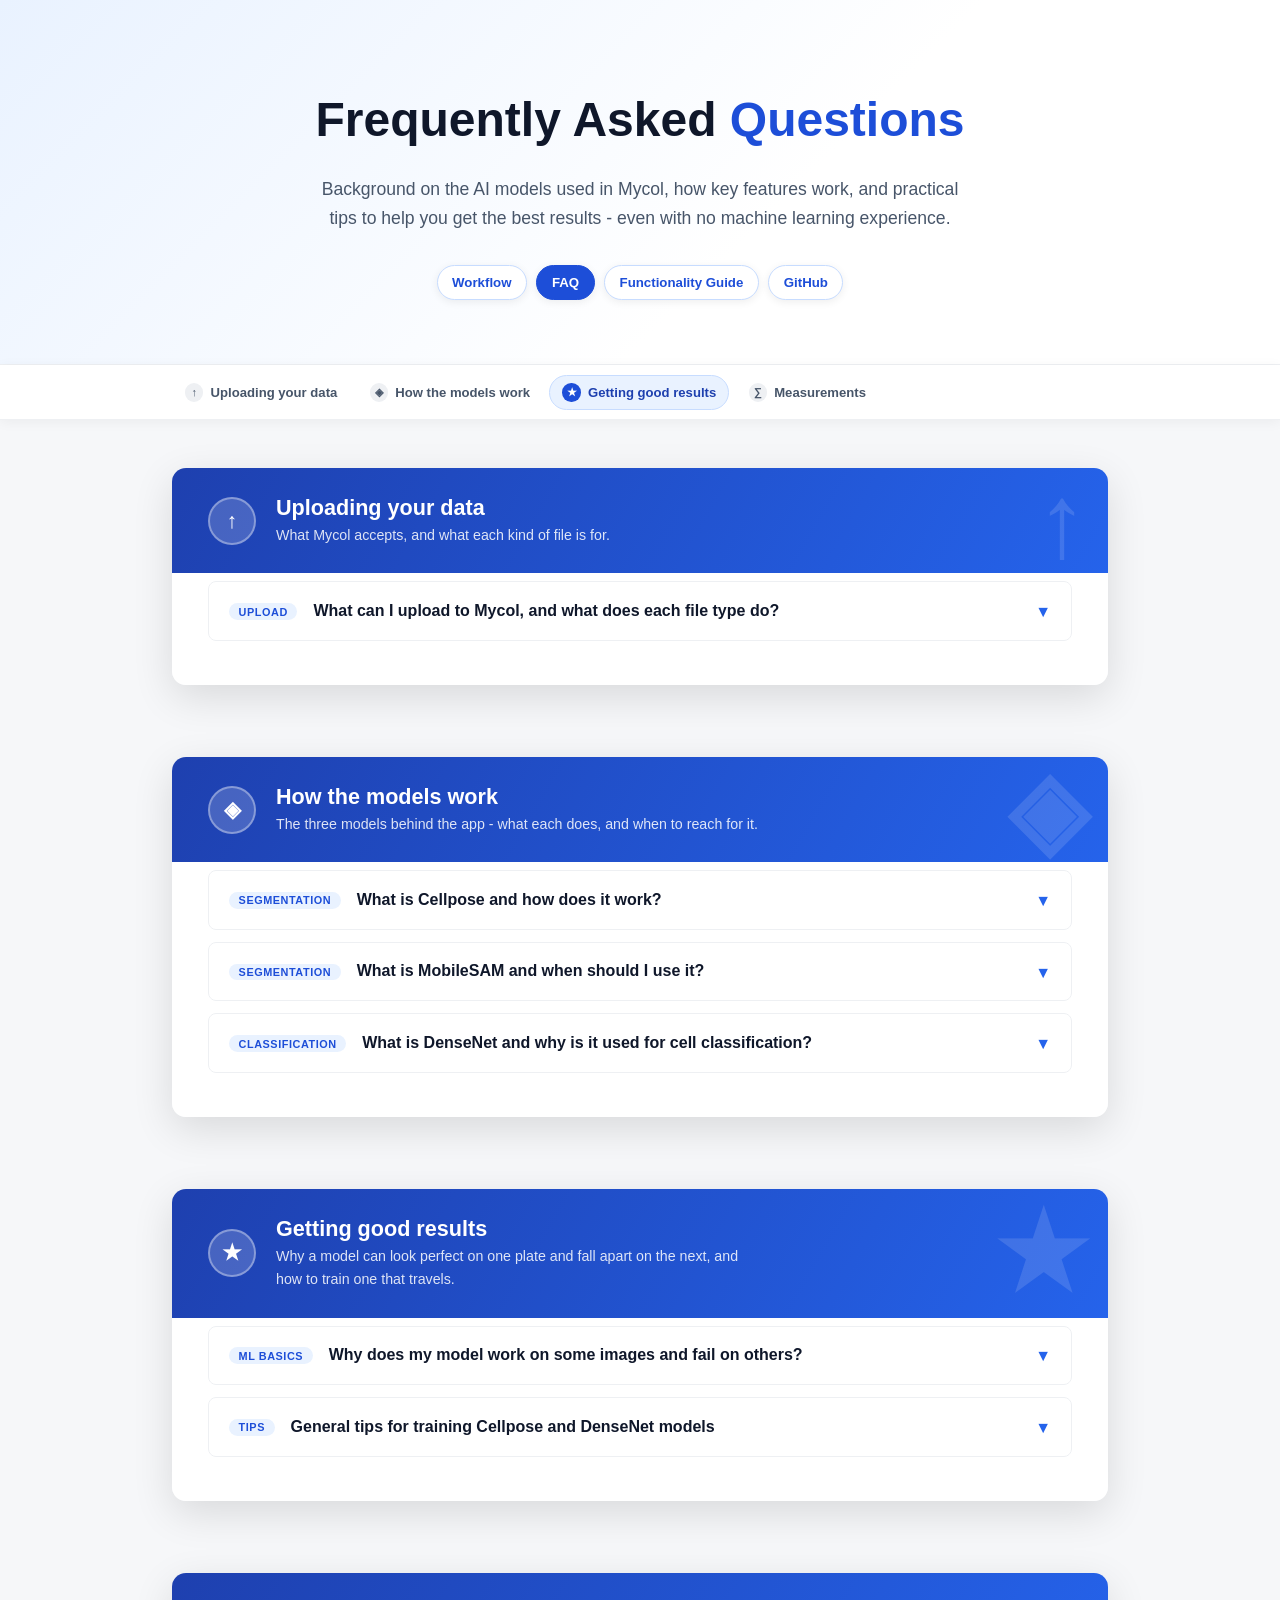
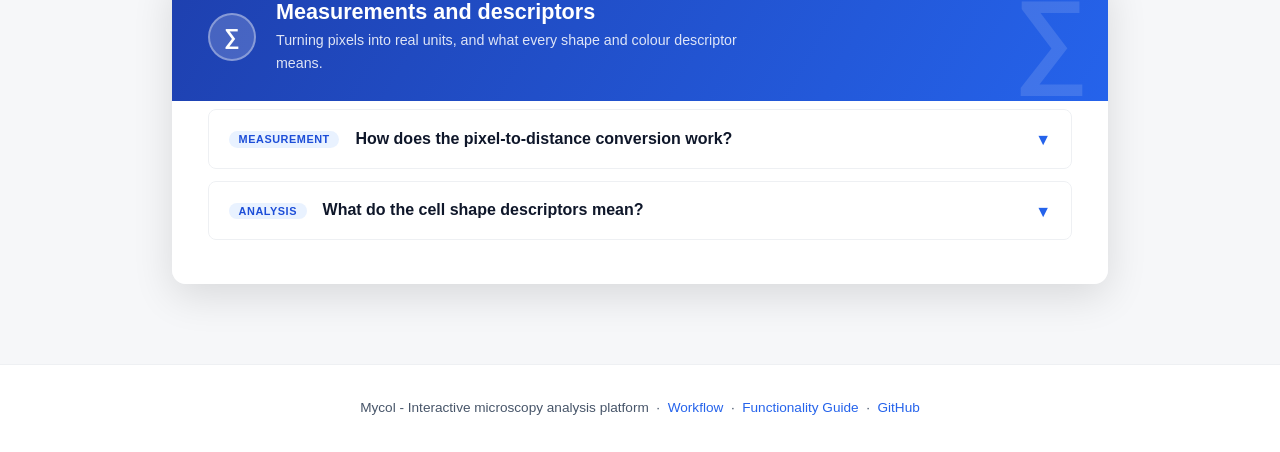
==== commit 368dd826: "change box segmentation to mobilesam" ====
--- a/docs/faq.html
+++ b/docs/faq.html
@@ -459,22 +459,24 @@
       <div class="faq-card" id="sam2">
         <button class="faq-question" onclick="toggleFaq(this)" aria-expanded="false">
           <span class="faq-q-label">Segmentation</span>
-          <span class="faq-q-text">What is SAM2 and when should I use it?</span>
+          <span class="faq-q-text">What is MobileSAM and when should I use it?</span>
           <span class="faq-chevron">&#9660;</span>
         </button>
         <div class="faq-answer">
           <div class="faq-answer-inner">
             <p>
-              <strong>SAM2</strong> (Segment Anything Model 2) is a general-purpose segmentation model
-              developed by Meta AI. Unlike Cellpose, which was trained specifically on microscopy images,
-              SAM2 was trained on an enormous and diverse collection of natural images and videos.
+              <strong>MobileSAM</strong> is a compact version of Meta AI's Segment Anything Model (SAM),
+              a general-purpose segmentation model. Unlike Cellpose, which was trained specifically on
+              microscopy images, SAM was trained on an enormous and diverse collection of natural images.
               Its strength is <strong>promptable segmentation</strong>: given a point, bounding box, or
-              rough outline supplied by the user, SAM2 predicts a precise mask for the object at that location.
-            </p>
-            <p>
-              In Mycol, SAM2 is used as an <strong>interactive segmentation tool</strong>.
+              rough outline supplied by the user, it predicts a precise mask for the object at that location.
+              MobileSAM keeps SAM's mask decoder but distils its image encoder down to about 10 million
+              parameters, so it runs comfortably on a laptop without a GPU.
+            </p>
+            <p>
+              In Mycol, MobileSAM is used as an <strong>interactive segmentation tool</strong>.
               Instead of running fully automatically across the whole image, you highlight a cell
-              with a box and SAM2 will generate a high-quality mask for that cell.
+              with a box and MobileSAM will generate a high-quality mask for that cell.
               This makes it especially useful for:
             </p>
             <ul>
@@ -482,15 +484,15 @@
               <li>Quickly annotating small numbers of cells for a training set without running a full automatic pass.</li>
             </ul>
             <p>
-              Because SAM2 relies on your prompt rather than learning from your specific image type,
+              Because MobileSAM relies on your prompt rather than learning from your specific image type,
               it does not need to be fine-tuned - it works out of the box. However, for fully
               automatic, hands-off segmentation of large image sets, a trained Cellpose model will
               generally be faster and more consistent.
             </p>
             <div class="tip-box">
               <p>
-                Learn more about SAM2:
-                <a href="https://ai.meta.com/sam2/" target="_blank" rel="noopener">ai.meta.com/sam2</a>
+                Learn more about MobileSAM:
+                <a href="https://github.com/ChaoningZhang/MobileSAM" target="_blank" rel="noopener">github.com/ChaoningZhang/MobileSAM</a>
               </p>
             </div>
           </div>
@@ -909,7 +911,7 @@
               real-world units by supplying a single number: <strong>how much physical distance one pixel
               represents</strong> in your images (the <em>pixel size</em> or <em>image scale</em>, often
               found in your microscope software or image metadata). Turn it on with the
-              <em>Convert to distance</em> option on the <strong>Visualize Cell Attributes</strong> page,
+              <em>Convert to distance</em> option on the <strong>Compare Phenotypes</strong> page,
               then enter the pixel size and its unit. The unit is only a label, so any text works; it
               defaults to &micro;m and follows through to the plot axes and the exported table.
             </p>
@@ -940,7 +942,7 @@
         </div>
       </div>
 
-      <!-- ── 5. SAM2 ── -->
+      <!-- ── 5. MobileSAM ── -->
 
       <div class="faq-card" id="descriptors">
         <button class="faq-question" onclick="toggleFaq(this)" aria-expanded="false">
@@ -955,7 +957,7 @@
               For every segmented cell, Mycol computes a set of descriptors from the mask region: eight
               describing its <strong>shape</strong> and three describing its <strong>colour</strong>. All
               of them appear in the downloadable cell metrics table and can be plotted by class on the
-              Visualize Cell Attributes page. Shape descriptors are computed using
+              Compare Phenotypes page. Shape descriptors are computed using
               <a href="https://scikit-image.org/docs/stable/api/skimage.measure.html#skimage.measure.regionprops"
                  target="_blank" rel="noopener"><code>skimage.measure.regionprops</code></a>
               from the <a href="https://scikit-image.org/" target="_blank" rel="noopener">scikit-image</a> library.
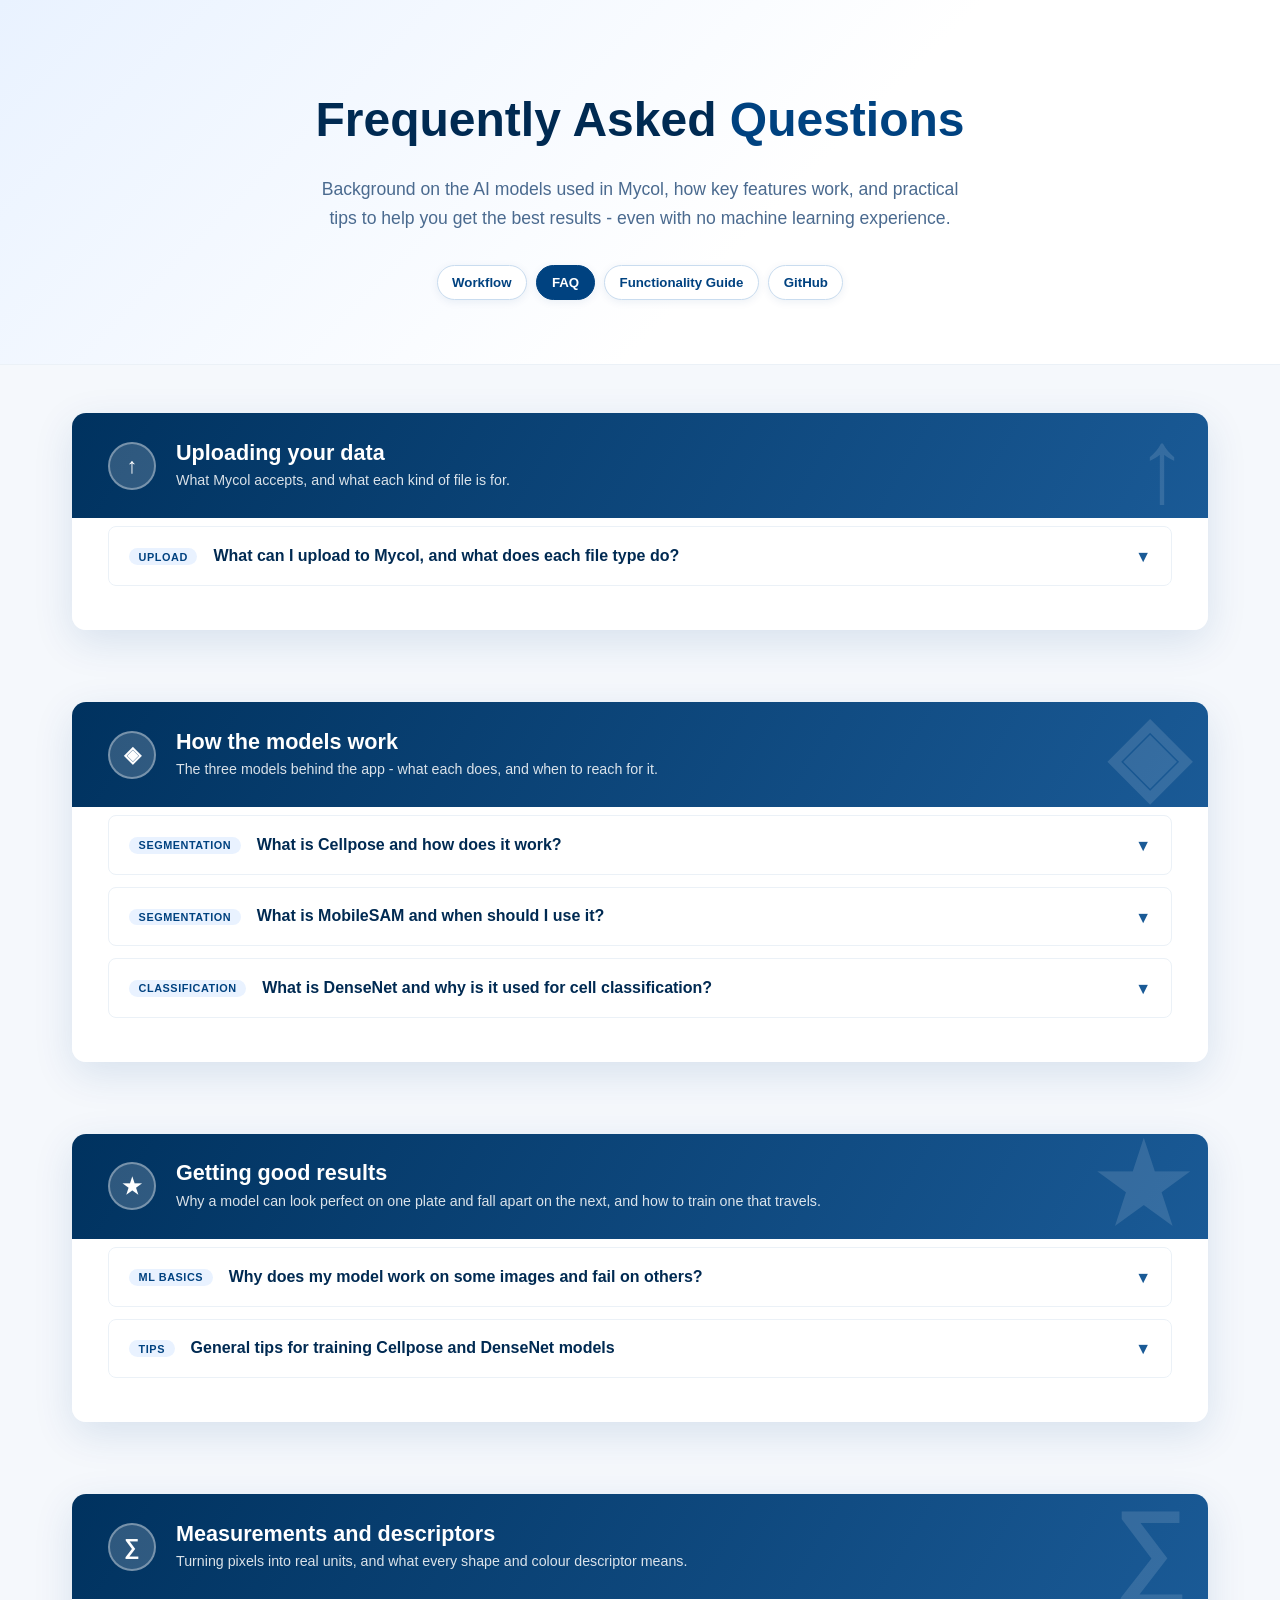
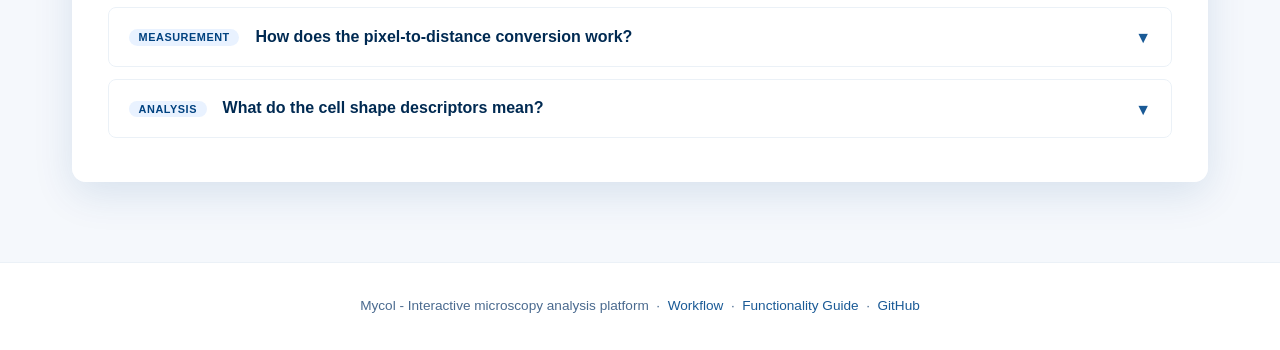
==== commit 0d7fa3d4: "style update, functionality guide update" ====
--- a/docs/faq.html
+++ b/docs/faq.html
@@ -265,16 +265,6 @@
     <a href="https://github.com/biosustain/mycol" target="_blank" rel="noopener" class="badge">GitHub</a>
   </div>
 </section>
-
-<!-- ══════════════ STICKY NAV ══════════════ -->
-<nav class="section-nav">
-  <div class="section-nav-inner">
-    <a href="#uploading"><i>↑</i> Uploading your data</a>
-    <a href="#models"><i>◈</i> How the models work</a>
-    <a href="#results"><i>★</i> Getting good results</a>
-    <a href="#measuring"><i>∑</i> Measurements</a>
-  </div>
-</nav>
 
 <!-- ══════════════ MAIN ══════════════ -->
 <main>
--- a/docs/style.css
+++ b/docs/style.css
@@ -5,22 +5,27 @@
 /* ── Reset & Base ── */
 *, *::before, *::after { box-sizing: border-box; margin: 0; padding: 0; }
 
+/* Palette follows the app: .streamlit/config.toml (navy primary and text,
+   blue-gray secondary background) and the nav colours in
+   src/helpers/nav_styles.py (TINT, LINE, MUTED). Token names are kept from the
+   original scheme so the pages need no changes; "gray" is now a navy-tinted
+   neutral, as the app has no true grays. */
 :root {
-  --blue-50:  #E9F2FF;
-  --blue-100: #c7dcff;
-  --blue-500: #2563eb;
-  --blue-600: #1d4ed8;
-  --blue-700: #1e40af;
-  --gray-50:  #f6f7f9;
-  --gray-100: #eef0f3;
-  --gray-300: #cbd5e1;
-  --gray-600: #475569;
-  --gray-700: #334155;
-  --gray-900: #0f172a;
+  --blue-50:  #E9F2FF;  /* app TINT */
+  --blue-100: #C9DCEF;  /* app LINE */
+  --blue-500: #1A5A96;  /* links, gradient end: a lifted navy */
+  --blue-600: #004280;  /* app primaryColor */
+  --blue-700: #00325F;  /* gradient start, group titles */
+  --gray-50:  #F5F8FC;  /* page background, behind white cards */
+  --gray-100: #EBF1F7;  /* app secondaryBackgroundColor */
+  --gray-300: #C9DCEF;  /* app LINE */
+  --gray-600: #4A6A8F;  /* secondary text: app MUTED, darkened to pass WCAG AA */
+  --gray-700: #004280;  /* body text: app textColor */
+  --gray-900: #002A52;  /* headings */
   --white:    #ffffff;
-  --shadow-sm: 0 2px 8px rgba(0,0,0,.07);
-  --shadow-md: 0 4px 18px rgba(0,0,0,.12);
-  --shadow-lg: 0 12px 40px rgba(0,0,0,.12);
+  --shadow-sm: 0 2px 8px rgba(0,66,128,.08);
+  --shadow-md: 0 4px 18px rgba(0,66,128,.12);
+  --shadow-lg: 0 12px 40px rgba(0,66,128,.12);
   --radius:   14px;
   --radius-sm: 8px;
 }
@@ -95,11 +100,11 @@
   backdrop-filter: blur(10px);
   -webkit-backdrop-filter: blur(10px);
   border-bottom: 1px solid var(--gray-100);
-  box-shadow: 0 2px 12px rgba(0,0,0,.05);
+  box-shadow: 0 2px 12px rgba(0,66,128,.06);
 }
 
 .section-nav-inner {
-  max-width: 1000px;
+  max-width: 1200px;
   margin: 0 auto;
   padding: 0.6rem 2rem;
   display: flex;
@@ -109,6 +114,11 @@
 }
 
 .section-nav-inner::-webkit-scrollbar { display: none; }
+
+/* centre the pills; auto margins (unlike justify-content: center) keep the
+   first pill reachable when the row overflows and scrolls on narrow screens */
+.section-nav-inner > :first-child { margin-left: auto; }
+.section-nav-inner > :last-child { margin-right: auto; }
 
 .section-nav a {
   flex: none;
@@ -128,10 +138,11 @@
 
 .section-nav a:hover { background: var(--gray-50); color: var(--blue-700); }
 
+/* filled navy pill with an inverted badge, as in the app's top nav */
 .section-nav a.active {
-  background: var(--blue-50);
-  border-color: var(--blue-100);
-  color: var(--blue-700);
+  background: var(--blue-600);
+  border-color: var(--blue-600);
+  color: var(--white);
 }
 
 .section-nav a i {
@@ -148,11 +159,11 @@
   font-weight: 800;
 }
 
-.section-nav a.active i { background: var(--blue-600); color: var(--white); }
+.section-nav a.active i { background: var(--white); color: var(--blue-600); }
 
 /* ── Main content ── */
 main {
-  max-width: 1000px;
+  max-width: 1200px;
   margin: 0 auto;
   padding: 3rem 2rem 5rem;
   display: flex;
@@ -197,7 +208,7 @@
 }
 
 .page-banner.utility {
-  background: linear-gradient(120deg, var(--gray-900) 0%, #33415a 100%);
+  background: linear-gradient(120deg, var(--gray-900) 0%, var(--blue-600) 100%);
 }
 
 .page-num {
@@ -234,7 +245,6 @@
 .page-banner p {
   font-size: 0.89rem;
   color: rgba(255,255,255,0.85);
-  max-width: 62ch;
   margin: 0;
 }
 
@@ -248,6 +258,7 @@
 
 /* ── Widget groups ── */
 .group { margin-top: 1.9rem; }
+.group[id] { scroll-margin-top: 4.5rem; }  /* clear the sticky nav when linked to */
 
 .group-title {
   font-size: 0.78rem;
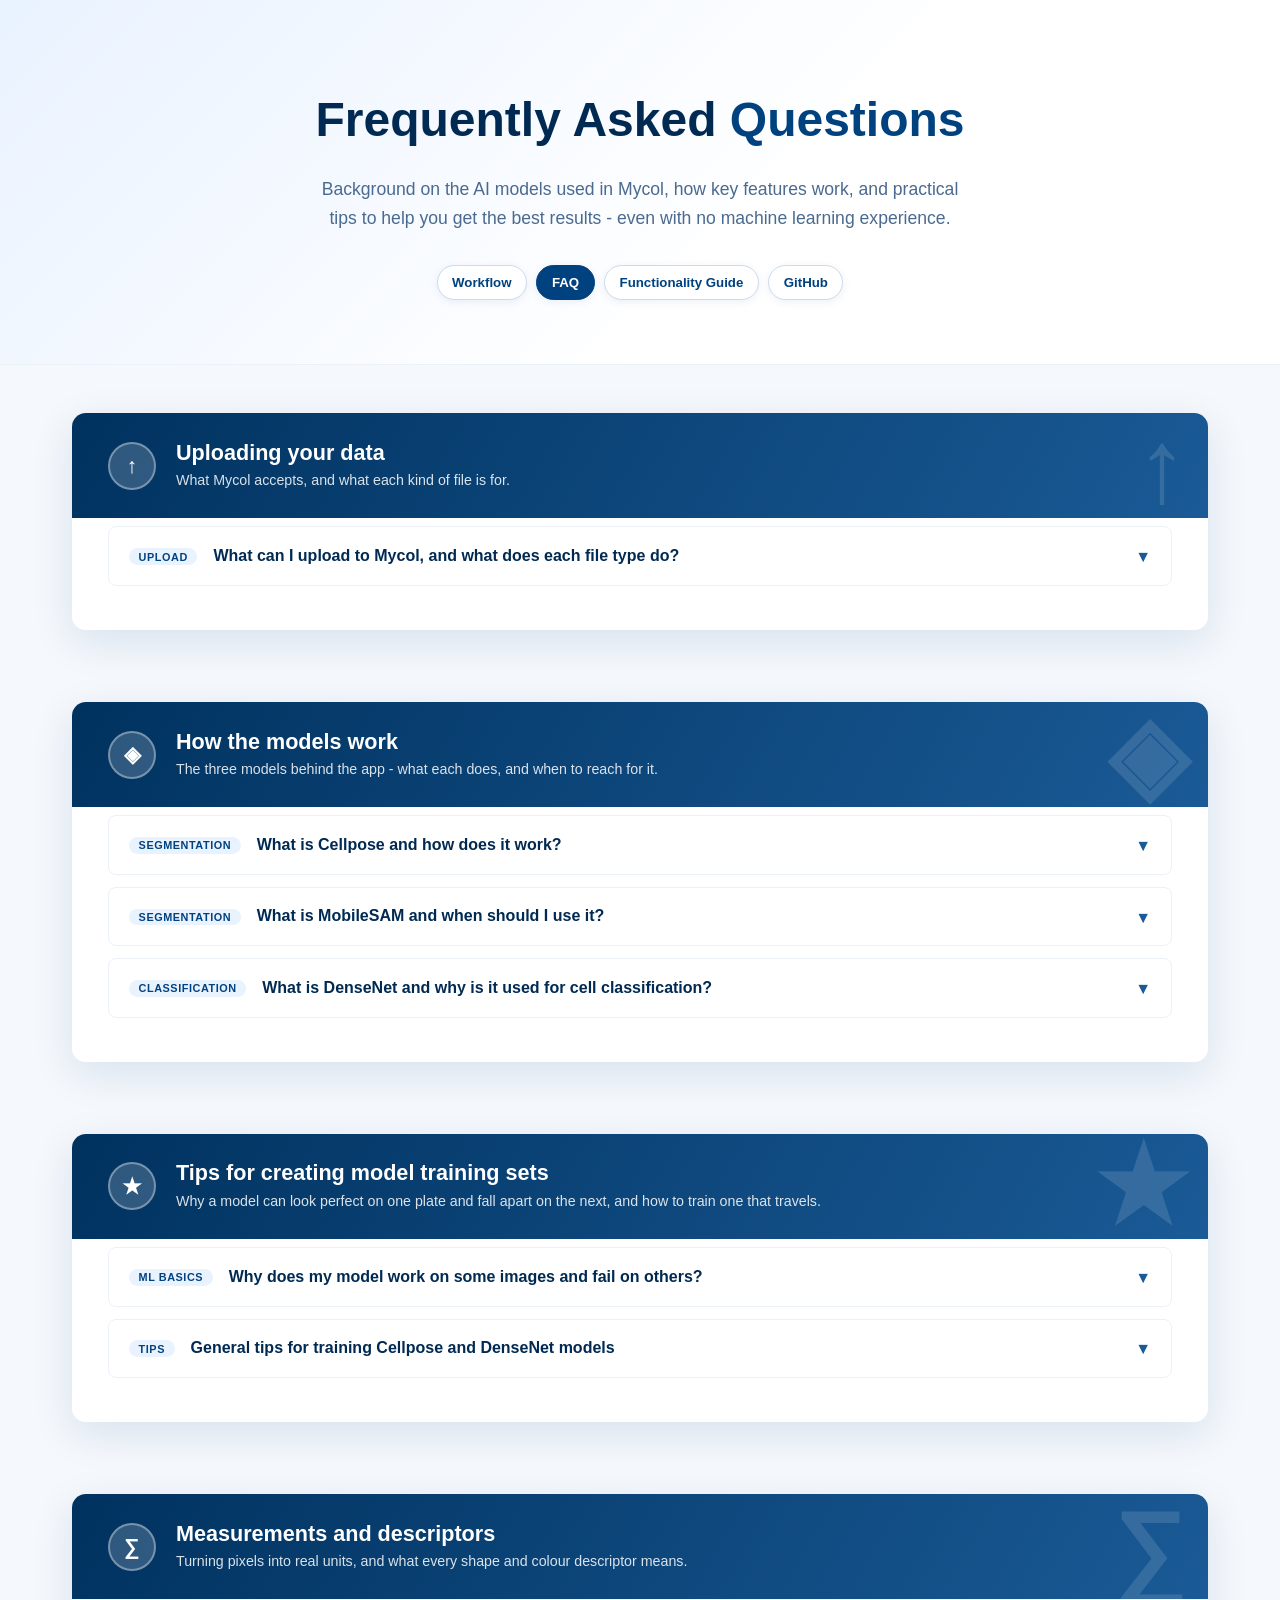
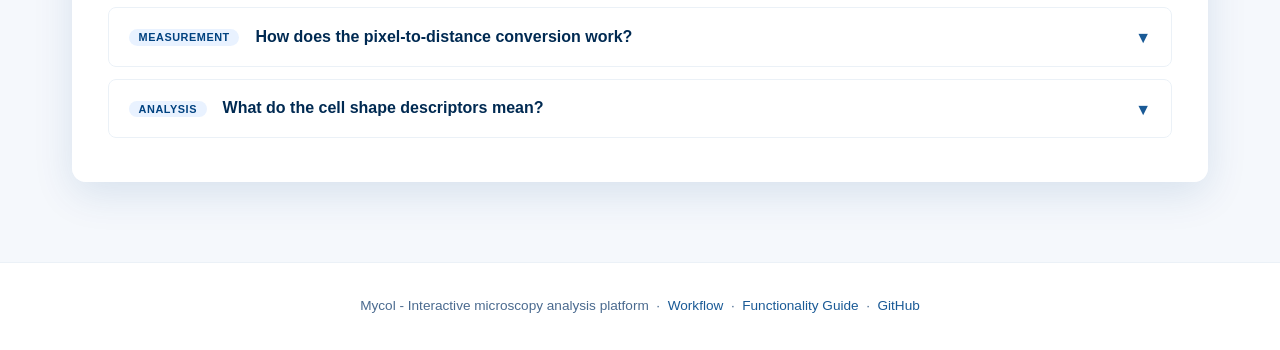
==== commit b6a9a35a: "faq update" ====
--- a/docs/faq.html
+++ b/docs/faq.html
@@ -327,7 +327,7 @@
               settings - diameter, cell-probability threshold, flow threshold, minimum size,
               and number of iterations. These significantly affect segmentation, so uploading the
               <code>cellpose_inference_hyperparameters.csv</code> (found in a downloaded model or a
-              saved-session zip) automatically applies those settings on the Annotation page,
+              saved-session zip) automatically applies those settings on the Annotate page,
               letting you reproduce a previous segmentation without re-entering each value by hand.
             </p>
 
@@ -349,13 +349,13 @@
                 with no matching image is skipped and reported.
               </li>
               <li>
-                <strong>Images are resized to 512 x 512 by default</strong>, to keep the app responsive
+                <strong>Images are resized to fit within 512 x 512 by default</strong>, to keep the app responsive
                 on large images. Measurements are unaffected: Mycol converts every size back, so areas
                 and lengths always refer to your original image. Untick the box beside the uploader to
                 keep full resolution.
               </li>
               <li>
-                <strong>The limit is 512 MB per upload.</strong> Larger sets are fine, just add them in
+                <strong>The limit is 512 MB per file.</strong> Larger sets are fine, just add them in
                 batches; later uploads extend your session rather than replacing it.
               </li>
               <li>
@@ -426,8 +426,7 @@
                 </a>
               </li>
               <li>
-                <strong>Cellpose 3</strong> added image restoration capabilities (denoising, deblurring,
-                and upsampling) so that segmentation quality is maintained even on noisy or low-resolution data.
+                <strong>Cellpose 3</strong> is the version Mycol runs, and provides the <em>cyto3</em> model.
                 <a href="https://www.nature.com/articles/s41592-024-02215-8" target="_blank" rel="noopener">
                   Read the Cellpose 3 paper (Nature Methods, 2024) &rarr;
                 </a>
@@ -460,7 +459,7 @@
               microscopy images, SAM was trained on an enormous and diverse collection of natural images.
               Its strength is <strong>promptable segmentation</strong>: given a point, bounding box, or
               rough outline supplied by the user, it predicts a precise mask for the object at that location.
-              MobileSAM keeps SAM's mask decoder but distils its image encoder down to about 10 million
+              MobileSAM keeps SAM's mask decoder but distils its image encoder down to about 6 million
               parameters, so it runs comfortably on a laptop without a GPU.
             </p>
             <p>
@@ -539,7 +538,7 @@
             </div>
             <p>
               Training never starts from scratch. Mycol begins from a backbone pre-trained on ImageNet
-              and replaces only its final layer with one sized to your classes, so the low-level features
+              and trains only a few small new final layers sized to your classes, so the low-level features
               above are already learned before it sees a single cell of yours. That is why a useful
               classifier needs tens of labelled cells per class rather than thousands. You can also skip
               training entirely and upload a checkpoint trained earlier.
@@ -564,7 +563,7 @@
     <header class="page-banner" data-mark="★">
       <div class="page-num">★</div>
       <div>
-        <h2>Getting good results</h2>
+        <h2>Tips for creating model training sets</h2>
         <p>Why a model can look perfect on one plate and fall apart on the next, and how to train one that travels.</p>
       </div>
     </header>
@@ -650,7 +649,7 @@
             <p>
               During training, Mycol shows the model randomly altered copies of your examples. Cell
               patches are mirrored, rotated by up to 15 degrees, nudged in brightness and contrast, and
-              slightly blurred; Cellpose applies its own equivalent transformations internally.
+              slightly blurred; Cellpose applies its own random flips, rotations and rescaling internally.
               This is called <strong>augmentation</strong>, and it buys some tolerance for free: you do
               not need to worry about which way round your cells happen to lie, or about small
               exposure and focus differences between images.
@@ -901,9 +900,9 @@
               real-world units by supplying a single number: <strong>how much physical distance one pixel
               represents</strong> in your images (the <em>pixel size</em> or <em>image scale</em>, often
               found in your microscope software or image metadata). Turn it on with the
-              <em>Convert to distance</em> option on the <strong>Compare Phenotypes</strong> page,
+              <em>Convert to distance</em> option on the <strong>Phenotypes</strong> page,
               then enter the pixel size and its unit. The unit is only a label, so any text works; it
-              defaults to &micro;m and follows through to the plot axes and the exported table.
+              defaults to &micro;m and labels the plot axes. The exported table uses the same converted values.
             </p>
             <p>For example:</p>
             <ul>
@@ -944,10 +943,10 @@
           <div class="faq-answer-inner">
 
             <p>
-              For every segmented cell, Mycol computes a set of descriptors from the mask region: eight
+              For every segmented cell, Mycol computes a set of descriptors from the mask region: ten
               describing its <strong>shape</strong> and three describing its <strong>colour</strong>. All
               of them appear in the downloadable cell metrics table and can be plotted by class on the
-              Compare Phenotypes page. Shape descriptors are computed using
+              Phenotypes page. Shape descriptors are computed using
               <a href="https://scikit-image.org/docs/stable/api/skimage.measure.html#skimage.measure.regionprops"
                  target="_blank" rel="noopener"><code>skimage.measure.regionprops</code></a>
               from the <a href="https://scikit-image.org/" target="_blank" rel="noopener">scikit-image</a> library.
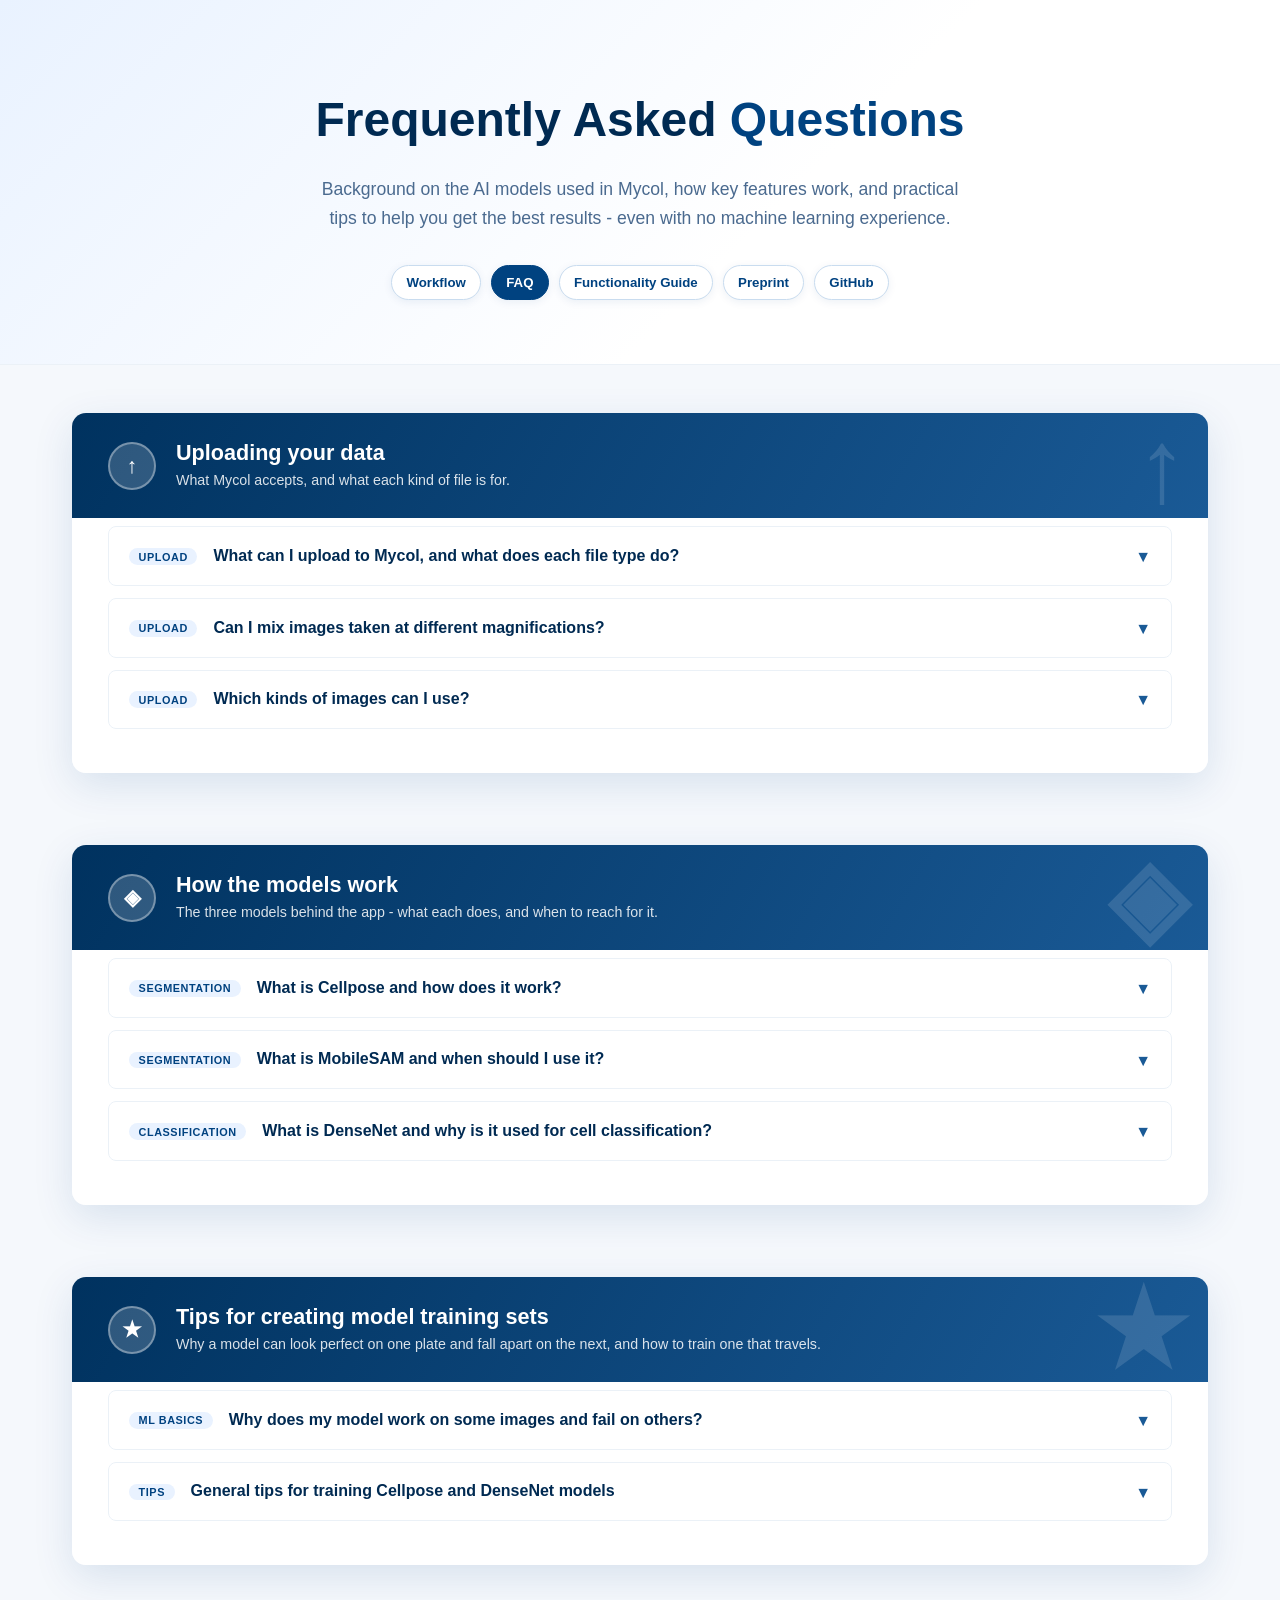
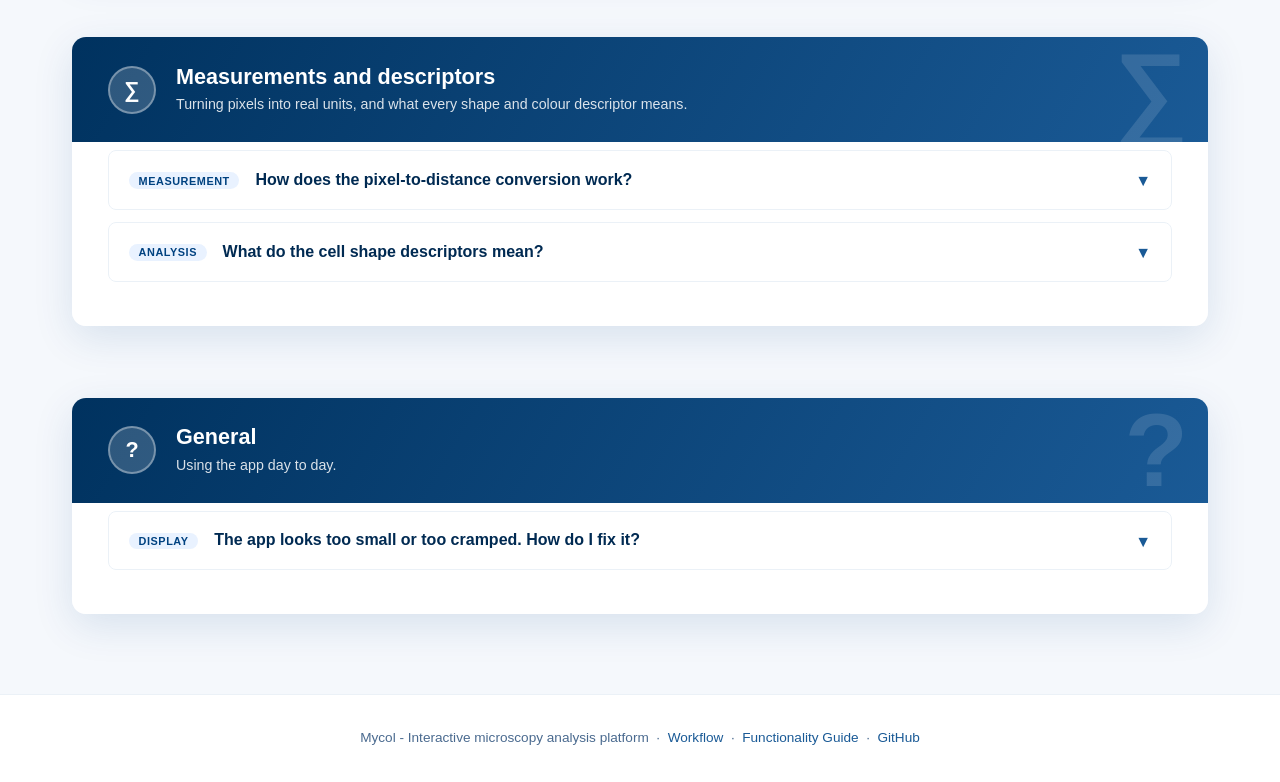
==== commit 4cf423c8: "update FAQs" ====
--- a/docs/faq.html
+++ b/docs/faq.html
@@ -262,6 +262,7 @@
     <a href="index.html" class="badge">Workflow</a>
     <a href="faq.html" class="badge current">FAQ</a>
     <a href="functionality.html" class="badge">Functionality Guide</a>
+    <a href="https://www.biorxiv.org/content/10.64898/2026.06.02.729113v1" target="_blank" rel="noopener" class="badge">Preprint</a>
     <a href="https://github.com/biosustain/mycol" target="_blank" rel="noopener" class="badge">GitHub</a>
   </div>
 </section>
@@ -291,7 +292,7 @@
             <h3>Images <em>(required)</em></h3>
             <p>
               The microscopy or sample images you want to analyse. Standard formats such as TIFF, PNG,
-              and JPEG are supported. Every other file type is optional and supplementary: images are
+              and JPEG are supported. Every other upload type is optional and supplementary: images are
               the only thing you must upload to start working.
             </p>
 
@@ -302,15 +303,15 @@
               and background pixels are zero. Uploading existing masks lets you skip the automatic
               segmentation step and jump straight to classification or analysis, or to continue
               refining masks you created in a previous session. You can upload the Cellpose .npy format
-              or a tiff where each cell is a different integer value.
+              or a tiff (format in Mycol downloads) where each cell is a different integer value.
             </p>
 
             <h3>Cellpose model <em>(optional)</em></h3>
             <p>
               A trained segmentation model as a <code>.pt</code> or <code>.pth</code> file, either
               fine-tuned in Mycol and downloaded earlier or trained elsewhere. It then replaces the
-              default model everywhere segmentation runs. Without one, Mycol falls back to its built-in
-              pre-trained model, which is usually a reasonable starting point.
+              default model everywhere segmentation runs. Without one, Mycol falls back to previously published
+              pre-trained Cellpose models.
             </p>
 
             <h3>DenseNet model <em>(optional)</em></h3>
@@ -333,7 +334,7 @@
 
             <h3>Saved Session <em>(optional)</em></h3>
             <p>
-              A zip archive produced by the <strong>Session Restore</strong> download option.
+              A zip file produced by the <strong>Session Restore</strong> download option.
               Uploading it reloads a previous Mycol session in full: all images, masks, class labels,
               trained models, and settings are restored exactly as they were when the session was saved.
               This is the recommended way to pause and resume long annotation or training projects,
@@ -346,7 +347,7 @@
                 <strong>Masks are paired to images by filename.</strong> A mask is named after its image
                 plus a suffix, <code>_masks</code> by default, so <code>plate1.tif</code> pairs with
                 <code>plate1_masks.tif</code>. The suffix can be changed next to the uploader. A mask
-                with no matching image is skipped and reported.
+                with no matching image is skipped.
               </li>
               <li>
                 <strong>Images are resized to fit within 512 x 512 by default</strong>, to keep the app responsive
@@ -354,22 +355,62 @@
                 and lengths always refer to your original image. Untick the box beside the uploader to
                 keep full resolution.
               </li>
-              <li>
-                <strong>The limit is 512 MB per file.</strong> Larger sets are fine, just add them in
-                batches; later uploads extend your session rather than replacing it.
-              </li>
-              <li>
-                <strong>You do not need your own data to start.</strong> <em>Use demo data</em> loads a
-                small example set so you can walk through the whole workflow first.
-              </li>
             </ul>
 
           </div>
         </div>
       </div>
 
-      <!-- ── 7. Training tips ── -->
-
+      <div class="faq-card" id="magnification">
+        <button class="faq-question" onclick="toggleFaq(this)" aria-expanded="false">
+          <span class="faq-q-label">Upload</span>
+          <span class="faq-q-text">Can I mix images taken at different magnifications?</span>
+          <span class="faq-chevron">&#9660;</span>
+        </button>
+        <div class="faq-answer">
+          <div class="faq-answer-inner">
+            <p>
+              We recommend analysing each magnification in its own session as several settings assume one
+              scale for every image:
+            </p>
+            <ul>
+              <li>
+                <strong>Segmentation</strong> - <em>Mean cell diameter</em> and <em>Minimum cell
+                size</em> are set in pixels and apply to every image, and a Cellpose model trained at
+                one magnification sees cells at another as a different size.
+              </li>
+              <li>
+                <strong>Measurements</strong> - <em>Convert to distance</em> uses a single pixel size
+                for all images, so sizes from mixed magnifications cannot all be converted correctly.
+              </li>
+            </ul>
+            <p>
+              Use <em>Save Session</em> on the Downloads page to keep each session, and upload it again
+              to carry on.
+            </p>
+          </div>
+        </div>
+      </div>
+
+
+      <div class="faq-card" id="image-types">
+        <button class="faq-question" onclick="toggleFaq(this)" aria-expanded="false">
+          <span class="faq-q-label">Upload</span>
+          <span class="faq-q-text">Which kinds of images can I use?</span>
+          <span class="faq-chevron">&#9660;</span>
+        </button>
+        <div class="faq-answer">
+          <div class="faq-answer-inner">
+            <p>
+              Mycol works with 2D images. 3D images, such as z-stacks, are not supported.
+            </p>
+            <p>
+              Both greyscale and colour images, including fluorescence images, are supported for
+              segmentation and classification.
+            </p>
+          </div>
+        </div>
+      </div>
     </div>
   </section>
 
@@ -392,53 +433,29 @@
         <div class="faq-answer">
           <div class="faq-answer-inner">
             <p>
-              <strong>Cellpose</strong> is a deep-learning model purpose-built for biological cell and nucleus segmentation.
-              Rather than predicting a simple foreground/background mask, it learns to predict
-              <strong>gradient flows</strong> - vectors that point from every pixel toward the center of the nearest cell.
-              A simple post-processing step then follows those gradients to group pixels into individual cell instances,
-              making it remarkably robust to cells of different sizes, shapes, and imaging conditions.
-            </p>
-
-            <div class="desc-figure">
-              <img src="descriptor_diagrams/segmentation_task.svg" style="width:72%"
-                   alt="Diagram: a raw image of four cells, and the same image with one mask outlining each cell" />
-              <p class="desc-caption">
-                The aim of segmentation: turn a raw image into one mask per cell. Predicting a centre for
-                every cell is what lets touching neighbours be split apart rather than fused into a
-                single blob, and separate masks are what make counting and per-cell measurement possible.
-              </p>
-            </div>
-            <p>
-              Cellpose is pre-trained on a large, diverse collection of microscopy images and generalises
-              well out of the box. When your images differ significantly from the training data (unusual stains,
-              atypical morphology, low magnification), fine-tuning on a small set of your own annotated images
-              - which Mycol supports directly - can dramatically improve results.
-            </p>
-
-            <h3>Versions used in Mycol</h3>
+              <strong>Cellpose</strong> is a deep-learning model built to segment cells and nuclei. 
+              For every pixel it predicts the direction to the centre of
+              its cell, allowing touching cells to be distinguished.
+            </p>
+            <p>
+              It is pre-trained on a large, varied set of microscopy images and often works well out of
+              the box. If your images differ from these,
+              fine-tuning it on a few of your own annotated images can improve performance.
+            </p>
             <ul>
               <li>
-                <strong>Cellpose 2</strong> introduced a human-in-the-loop training workflow,
-                allowing users to correct segmentation errors and immediately improve the model with very few
-                additional annotations.
-                <a href="https://www.nature.com/articles/s41592-022-01663-4" target="_blank" rel="noopener">
-                  Read the Cellpose 2 paper (Nature Methods, 2022) &rarr;
-                </a>
-              </li>
-              <li>
-                <strong>Cellpose 3</strong> is the version Mycol runs, and provides the <em>cyto3</em> model.
-                <a href="https://www.nature.com/articles/s41592-024-02215-8" target="_blank" rel="noopener">
-                  Read the Cellpose 3 paper (Nature Methods, 2024) &rarr;
-                </a>
+                <a href="https://www.nature.com/articles/s41592-022-01663-4" target="_blank" rel="noopener">Cellpose 2 paper (Nature Methods, 2022) &rarr;</a>
+                introduced training with user corrections.
+              </li>
+              <li>
+                <a href="https://www.nature.com/articles/s41592-024-02215-8" target="_blank" rel="noopener">Cellpose 3 paper (Nature Methods, 2024) &rarr;</a>
+                the version Mycol runs.
+              </li>
+              <li>
+                <a href="https://www.cellpose.org/" target="_blank" rel="noopener">cellpose.org &rarr;</a>
+                official website and documentation.
               </li>
             </ul>
-
-            <div class="tip-box">
-              <p>
-                Official website and documentation:
-                <a href="https://www.cellpose.org/" target="_blank" rel="noopener">cellpose.org</a>
-              </p>
-            </div>
           </div>
         </div>
       </div>
@@ -456,17 +473,15 @@
             <p>
               <strong>MobileSAM</strong> is a compact version of Meta AI's Segment Anything Model (SAM),
               a general-purpose segmentation model. Unlike Cellpose, which was trained specifically on
-              microscopy images, SAM was trained on an enormous and diverse collection of natural images.
+              microscopy images, SAM was trained on a huge collection of natural images.
               Its strength is <strong>promptable segmentation</strong>: given a point, bounding box, or
               rough outline supplied by the user, it predicts a precise mask for the object at that location.
-              MobileSAM keeps SAM's mask decoder but distils its image encoder down to about 6 million
-              parameters, so it runs comfortably on a laptop without a GPU.
             </p>
             <p>
               In Mycol, MobileSAM is used as an <strong>interactive segmentation tool</strong>.
               Instead of running fully automatically across the whole image, you highlight a cell
               with a box and MobileSAM will generate a high-quality mask for that cell.
-              This makes it especially useful for:
+              This makes it useful for:
             </p>
             <ul>
               <li>Segmenting unusual cell types or objects where Cellpose may struggle.</li>
@@ -499,57 +514,22 @@
         <div class="faq-answer">
           <div class="faq-answer-inner">
             <p>
-              <strong>DenseNet</strong> (Densely Connected Convolutional Network) is a convolutional neural
-              network architecture designed for image classification.
-              Its key idea is that <strong>every layer is directly connected to every other layer</strong> within
-              a dense block: the input to each layer is the concatenation of the feature maps from all preceding
-              layers, not just the previous one.
-            </p>
-            <p>
-              This dense connectivity has two practical benefits:
+              <strong>DenseNet</strong> is a widely used neural network for image classification. Mycol
+              uses <strong>DenseNet-121</strong> to classify cells one at a time: each segmented cell is
+              cropped out as a small image and assigned one of the classes you define.
+            </p>
+            <p>
+              Because your classes are your own, the model always needs training on your labelled cells,
+              or you can upload one trained earlier. Model training starts from a network already trained on over a
+              million everyday photos and only learns in Mycol across a few new final layers, which is why tens of labelled
+              cells per class can be enough rather than thousands.
             </p>
             <ul>
               <li>
-                <strong>Feature reuse</strong> - early low-level features (edges, textures) remain
-                accessible to later layers without having to be re-learned, so the network extracts richer
-                representations with fewer parameters.
-              </li>
-              <li>
-                <strong>Gradient flow</strong> - during training, gradients can travel directly from
-                the loss back to the earliest layers, which prevents the &ldquo;vanishing gradient&rdquo;
-                problem and makes training more stable, especially on small datasets.
+                <a href="https://openaccess.thecvf.com/content_cvpr_2017/papers/Huang_Densely_Connected_Convolutional_CVPR_2017_paper.pdf" target="_blank" rel="noopener">DenseNet paper (CVPR, 2017) &rarr;</a>
+                Huang et al., <em>Densely Connected Convolutional Networks</em>.
               </li>
             </ul>
-            <p>
-              Mycol uses <strong>DenseNet-121</strong>, applied at the <strong>individual cell level</strong>:
-              each segmented cell is cropped out as its own small patch and classified into one of your
-              user-defined classes.
-            </p>
-
-            <div class="desc-figure">
-              <img src="descriptor_diagrams/classification_task.svg" style="width:72%"
-                   alt="Diagram: masked but unlabelled cells cropped into patches, each assigned a class" />
-              <p class="desc-caption">
-                Classification picks up where segmentation stops. Masks locate the cells but say nothing
-                about them, so each one is cropped out and judged on its own appearance. The classes mean
-                whatever you decide they mean, which is why this step always needs a model trained on
-                your labels.
-              </p>
-            </div>
-            <p>
-              Training never starts from scratch. Mycol begins from a backbone pre-trained on ImageNet
-              and trains only a few small new final layers sized to your classes, so the low-level features
-              above are already learned before it sees a single cell of yours. That is why a useful
-              classifier needs tens of labelled cells per class rather than thousands. You can also skip
-              training entirely and upload a checkpoint trained earlier.
-            </p>
-            <div class="tip-box">
-              <p>
-                Original paper: Huang et al., <em>Densely Connected Convolutional Networks</em>, CVPR 2017.
-                <a href="https://openaccess.thecvf.com/content_cvpr_2017/papers/Huang_Densely_Connected_Convolutional_CVPR_2017_paper.pdf"
-                   target="_blank" rel="noopener">Read the paper &rarr;</a>
-              </p>
-            </div>
           </div>
         </div>
       </div>
@@ -580,10 +560,10 @@
             <p>
               A trained model is not a program that understands cells. It is a statistical mapping,
               fitted to the exact examples you gave it, from patterns of pixels to an output.
-              It has no concept of what a cell <em>is</em>. Nearly every disappointing result traces
+             Nearly every disappointing result traces
               back to the same root cause: <strong>the images or the labels used for training did not
               match what the model was later asked to do</strong>. The sections below cover the ways
-              that happens, and how to avoid them.
+              that can happen, and how to avoid them.
             </p>
 
             <h3>A model learns to be good at exactly what you trained it on</h3>
@@ -596,43 +576,33 @@
             </p>
             <p>
               This is why a model that worked perfectly last week can fail on today&rsquo;s plate while
-              the task looks completely unchanged to you. The task <em>is</em> unchanged; the input
-              statistics moved.
+              the task looks completely unchanged to you. The task is unchanged but the input
+              statistics have moved.
             </p>
 
             <h3>What counts as a &ldquo;different&rdquo; image</h3>
             <p>
-              Far more than most people expect. Any of the following can be enough to degrade a model,
-              even when the biology and the question are identical:
+              Far more than most people expect. Any of the following can be enough to degrade model performance:
             </p>
             <ul>
               <li>
                 <strong>Lighting and exposure</strong> - a different lamp setting, a change in
-                illumination angle, ambient room light, or automatic white balance on the camera.
-              </li>
-              <li>
-                <strong>A different microscope, camera, or objective</strong> - even two instruments
-                of the same model can differ enough to matter.
+                illumination angle or automatic white balance on the camera.
+              </li>
+              <li>
+                <strong>A different microscope, camera, or objective</strong>.
               </li>
               <li>
                 <strong>Magnification and pixel size</strong> - a cell 30 px across is a different
-                object to the model than the same cell at 90 px. For Cellpose this also means the
-                <em>diameter</em> setting used at inference has to match what the model was trained for.
-              </li>
-              <li><strong>Focus, motion blur, and noise levels.</strong></li>
+                object to the model than the same cell at 90 px.
+              </li>
+              <li><strong>Focus or motion blur.</strong></li>
               <li>
                 <strong>Background</strong> - a different agar or medium colour, a different plate
                 or slide, condensation, scratches, or a clean background where training images had a
                 textured one.
-              </li>
-              <li><strong>Stain, channel, or contrast method.</strong></li>
-              <li>
                 <strong>The sample itself</strong> - a new strain, a different growth stage,
                 higher density, or colonies touching where training images had isolated ones.
-              </li>
-              <li>
-                <strong>File handling</strong> - JPEG compression artefacts, 16-bit versus 8-bit,
-                resizing or downscaling, or a different export pipeline from the acquisition software.
               </li>
             </ul>
             <div class="tip-box">
@@ -645,144 +615,16 @@
               </p>
             </div>
 
-            <h3>Augmentation helps, but it cannot invent data</h3>
-            <p>
-              During training, Mycol shows the model randomly altered copies of your examples. Cell
-              patches are mirrored, rotated by up to 15 degrees, nudged in brightness and contrast, and
-              slightly blurred; Cellpose applies its own random flips, rotations and rescaling internally.
-              This is called <strong>augmentation</strong>, and it buys some tolerance for free: you do
-              not need to worry about which way round your cells happen to lie, or about small
-              exposure and focus differences between images.
-            </p>
-            <p>
-              What augmentation cannot do is invent data. It only perturbs the examples you supplied,
-              so it will never conjure up a lighting rig, a magnification, or a morphology you never
-              imaged. Genuine diversity in the training set is what buys generalisation; augmentation
-              just smooths the edges of it.
-            </p>
-
-            <h3>When training Cellpose, outline <em>every</em> cell in the image</h3>
-            <p>
-              This is the single most common annotation mistake, and it is easy to make because nothing
-              warns you about it. Cellpose trains on the <strong>whole image</strong>. Anything not
-              inside an outline is not treated as &ldquo;unknown&rdquo; or &ldquo;skipped&rdquo; -
-              it is an explicit example of <strong>background</strong>. A cell you did not get around
-              to outlining is therefore active training data teaching the model that things which look
-              like that are not cells.
-            </p>
-
-            <div class="desc-figure">
-              <img src="descriptor_diagrams/unlabelled_cells.svg" style="width:72%"
-                   alt="Diagram: two cells outlined and one missed; the missed cell becomes a background example" />
-              <p class="desc-caption">
-                Segmentation training has no &ldquo;unlabelled&rdquo; category. A cell left without an
-                outline is not ignored - it teaches the model that such cells are background.
-              </p>
-            </div>
-
-            <p>In practice this means:</p>
-            <ul>
-              <li>
-                Skipping the faint, small, clumped, or unusual cells teaches the model to ignore exactly
-                those cells - the hard cases you most wanted help with. The easy ones it could
-                probably already find.
-              </li>
-              <li>
-                A half-annotated dense image is worse than no image at all: every cell left unoutlined
-                contributes a wrong signal, and dense images contain many of them.
-              </li>
-              <li>
-                Be consistent about cells cut off at the image border. Decide a rule - always
-                outline partial cells, or always leave them - and apply it to every image.
-                Doing it both ways teaches the model that such objects are sometimes cells and sometimes
-                not, and it will hedge accordingly.
-              </li>
-            </ul>
-            <p>
-              <strong>Rule of thumb:</strong> ten fully annotated images beat fifty partly annotated ones.
-              If an image is too dense to finish, crop a region you <em>can</em> annotate completely and
-              train on that instead. Mycol&rsquo;s <em>min cells per image</em> setting (default 5) drops
-              near-empty images from training, but do not rely on it to catch partial annotations -
-              an image with twenty of its forty cells outlined passes that filter easily.
-            </p>
-
-            <h3>Classification labels behave differently - partial is fine, inconsistent is not</h3>
-            <p>
-              DenseNet classifies individual cell patches, so a cell you never assigned a class to is
-              simply left out of the training set. It is not taught as a wrong answer. Partial labelling
-              is therefore safe for classification, unlike segmentation, and you can label as many or as
-              few cells as you have patience for.
-            </p>
-            <p>
-              What does hurt is <strong>inconsistency</strong>. If you call borderline cells one thing at
-              the start of a session and the opposite thing two hours later, or two people apply subtly
-              different criteria, the model receives contradictory examples of the same appearance and
-              learns the boundary between your classes as noise. Write down your criteria for the
-              ambiguous cases before you start, and treat &ldquo;I cannot tell&rdquo; as a legitimate
-              answer - leaving a cell unlabelled is much better than guessing.
-            </p>
-
-            <h3>Watch out for imbalanced classes</h3>
-            <p>
-              If 95% of your labelled cells are &ldquo;normal&rdquo; and 5% are &ldquo;abnormal&rdquo;,
-              a model that answers &ldquo;normal&rdquo; for every single cell scores 95% accuracy while
-              being completely useless. A headline accuracy figure hides this entirely.
-            </p>
-            <p>
-              After training, read the <strong>confusion matrix</strong> rather than the accuracy figure.
-              Each row shows what actually happened to the cells of one class, so a rare class the model
-              never predicts shows up immediately as a row whose counts have all drifted into the wrong
-              column. The macro-averaged precision, recall, and F1 that Mycol reports alongside it also
-              help, because they weight every class equally rather than by how many cells it has.
-              Aim for a roughly similar number of labelled cells per class; if the interesting class
-              genuinely is rare, deliberately go and find more examples of it to label, and judge the
-              model on how it handles that class.
-            </p>
 
             <h3>Good numbers on your own data are not proof that it works</h3>
             <p>
               During training, part of your data is held back as a <strong>validation set</strong> and the
-              reported scores are measured on it. That is a real check that the model has not simply
-              memorised its training examples - but it is a weak one, because the held-back data
-              came from the same session, the same plates, and the same imaging setup as everything else.
-              It tells you the model generalises to more of the same. It does not tell you it will
-              generalise to next month&rsquo;s plates.
-            </p>
-            <p>
-              The only test that counts is running the model on a fresh batch of images it has never seen
-              - ideally acquired on a different day, ideally by a different person - and
-              looking at the output yourself. Set a few such images aside at the very beginning and never
-              train on them.
-            </p>
-            <p>
-              Beware repeated tuning, too. If you re-train several times with different settings and keep
-              whichever version scored best, you have quietly started fitting to the validation set as
-              well. The more times you consult that number to make a decision, the less it means.
-            </p>
-
-            <h3>More images only help if they are <em>different</em> images</h3>
-            <p>
-              Two hundred fields from one plate on one afternoon are, as far as the model is concerned,
-              close to a single image repeated two hundred times. They mostly make training slower.
-              Twenty images spanning three lighting conditions, two magnifications, and a range of cell
-              densities teach far more.
-            </p>
-            <p>
-              When choosing what to annotate next, the most informative images are the ones your current
-              model gets wrong. Run it, find the failures, correct those, and add them - the
-              <a href="#tips">annotate &rarr; train &rarr; correct &rarr; repeat</a> cycle is efficient
-              precisely because it keeps steering your training set towards what the model still lacks.
-            </p>
-
-            <div class="tip-box" style="margin-top:0.75rem;">
-              <p>
-                <strong>Before trusting a model, check:</strong> does the training set contain examples of
-                every condition you intend to run it on? Is every cell outlined in every Cellpose training
-                image? Are the class labels consistent and roughly balanced? Has it been tested on images
-                from a different day that were never used in training? A &ldquo;no&rdquo; to any of these
-                predicts the direction in which the model will fail.
-              </p>
-            </div>
+              reported scores are measured on it. This is a real check that the model has not simply
+              memorised its training examples. It tells you the model generalises to more of the same. It does not tell you it will
+              generalise to new types of cells/images.
+            </p>
+
+
 
           </div>
         </div>
@@ -825,6 +667,68 @@
               are balanced (similar numbers per class).
             </p>
 
+            <h3>When training Cellpose, outline <em>every</em> cell in the image</h3>
+            <p>
+              This is the single most common annotation mistake. Cellpose trains on the <strong>whole image</strong>. Anything not
+              inside an outline is treated as <strong>background</strong>. A cell you did not get around
+              to outlining is therefore training data teaching the model that things which look
+              like that are not cells.
+            </p>
+
+            <div class="desc-figure">
+              <img src="descriptor_diagrams/unlabelled_cells.svg" style="width:72%"
+                   alt="Diagram: two cells outlined and one missed; the missed cell becomes a background example" />
+              <p class="desc-caption">
+                Segmentation training has no &ldquo;unlabelled&rdquo; category. A cell left without an
+                outline is not ignored - it teaches the model that such cells are background.
+              </p>
+            </div>
+
+            <p>In practice this means:</p>
+            <ul>
+              <li>
+                Skipping the faint, small, clumped, or unusual cells teaches the model to ignore exactly
+                those cells - the hard cases you most wanted help with. The easy ones it could
+                probably already find.
+              </li>
+              <li>
+                A half-annotated dense image is worse than no image at all: every cell left unoutlined
+                contributes a wrong signal, and dense images contain many of them.
+              </li>
+              <li>
+                Be consistent about cells cut off at the image border. Decide a rule - always
+                outline partial cells, or always leave them - and apply it to every image.
+                Doing it both ways teaches the model that such objects are sometimes cells and sometimes
+                not, and it will just learn noise.
+              </li>
+            </ul>
+
+            <h3>Classification labels behave differently - labelling just some masks in an image is fine, inconsistently labelling masks is not</h3>
+            <p>
+              DenseNet classifies individual cell patches, so a cell you never assigned a class is
+              simply left out of the training set. It is not taught as a wrong answer. Partial labelling
+              is therefore safe for classification (unlike segmentation) and you can label as many or as
+              few cells as you like.
+            </p>
+            <p>
+              What does impact performance is <strong>inconsistency</strong>. Be consistent with your criteria for the
+              ambiguous cases, and treat &ldquo;I cannot tell&rdquo; as a legitimate
+              answer - leaving a cell mask unlabelled is much better than guessing in this case.
+            </p>
+
+            <h3>Watch out for imbalanced classes</h3>
+            <p>
+              If 95% of your labelled cells are &ldquo;normal&rdquo; and 5% are &ldquo;abnormal&rdquo;,
+              a model that answers &ldquo;normal&rdquo; for every single cell scores 95% accuracy while
+              being completely useless. A headline accuracy figure hides this entirely.
+            </p>
+            <p>
+              After training, read the <strong>confusion matrix</strong> rather than the accuracy figure.
+              Each row shows what actually happened to the cells of one class, so a rare class the model
+              never predicts shows up immediately as a row whose counts have all drifted into the wrong
+              column. Aim for a roughly similar number of labelled cells per class.
+            </p>
+
             <h3>Cover the diversity in your data</h3>
             <p>
               Training images should represent the full range of conditions you will encounter:
@@ -832,6 +736,14 @@
               A model trained only on the &ldquo;easy&rdquo; images will struggle with the harder ones.
               This matters more than almost anything else - see
               <a href="#ml-caveats">why models fail on images that look obvious to you</a>.
+            </p>
+
+            <h3>More images only help if they are <em>different</em> images</h3>
+            <p>
+              Two hundred very similar images are, as far as the model is concerned,
+              close to a single image repeated two hundred times. They mostly make training slower.
+              Training on twenty images spanning the lighting conditions, magnifications, and a range of cell
+              densities and morphologies will yield much more robust models.
             </p>
 
             <h3>Watch the loss curves</h3>
@@ -851,6 +763,11 @@
               images back to your training set, and re-train. This cycle of
               <em>annotate &rarr; train &rarr; correct &rarr; repeat</em> is the most efficient
               way to improve a model without needing thousands of images up front.
+            </p>
+            <p>
+              When choosing what to annotate next, the most informative images are the ones your current
+              model gets wrong. Run it, find the failures, correct those, and add them - this keeps
+              steering your training set towards what the model still lacks.
             </p>
 
 
@@ -890,43 +807,22 @@
         <div class="faq-answer">
           <div class="faq-answer-inner">
             <p>
-              When Mycol measures a cell - its area, perimeter, diameter, and so on - the raw
-              number is always in <strong>pixels</strong>, because that is what the image is made of.
-              A pixel has no inherent physical size; it depends entirely on your microscope&rsquo;s
-              magnification and camera settings.
+              When Mycol measures a cell, e.g. area, perimeter, diameter, etc., the raw
+              number is in <strong>pixels</strong>.
             </p>
             <p>
               The <strong>pixel-to-distance conversion</strong> lets you express measurements in
-              real-world units by supplying a single number: <strong>how much physical distance one pixel
+              distance units by supplying a single number: <strong>how much physical distance one pixel
               represents</strong> in your images (the <em>pixel size</em> or <em>image scale</em>, often
               found in your microscope software or image metadata). Turn it on with the
               <em>Convert to distance</em> option on the <strong>Phenotypes</strong> page,
-              then enter the pixel size and its unit. The unit is only a label, so any text works; it
-              defaults to &micro;m and labels the plot axes. The exported table uses the same converted values.
+              then enter the pixel size and its unit.
             </p>
             <p>For example:</p>
             <ul>
               <li>If 1 pixel = 0.5 &micro;m and a cell has an area of 400 px&sup2;, its physical area is 400 &times; 0.5&sup2; = <strong>100 &micro;m&sup2;</strong>.</li>
               <li>Linear measurements (perimeter, diameter) scale by the factor directly: 40 px &times; 0.5 = <strong>20 &micro;m</strong>.</li>
             </ul>
-            <p>
-              Without a conversion factor, Mycol reports sizes in pixels. Either way this touches only the
-              descriptors that carry a unit: area, perimeter, the two axis lengths and the Feret diameter.
-              Ratios such as circularity, solidity and eccentricity are dimensionless and never converted.
-            </p>
-            <p>
-              Pixels are fine for comparing cells within one experiment, but cross-experiment or
-              publication comparisons need physical units. Enter the pixel size of your
-              <strong>original</strong> images: if resize-on-upload was left on, Mycol has already
-              converted every measurement back to original-image pixels.
-            </p>
-            <div class="tip-box">
-              <p>
-                <strong>How to find your pixel size:</strong> check the metadata embedded in the image file
-                (e.g. the TIFF tags), your microscope acquisition software, or ask your facility&rsquo;s
-                imaging staff for the calibration value at the magnification you used.
-              </p>
-            </div>
           </div>
         </div>
       </div>
@@ -1163,6 +1059,36 @@
     </div>
   </section>
 
+  <section class="page" id="general">
+    <header class="page-banner" data-mark="?">
+      <div class="page-num">?</div>
+      <div>
+        <h2>General</h2>
+        <p>Using the app day to day.</p>
+      </div>
+    </header>
+    <div class="page-body">
+
+      <div class="faq-card" id="display-size">
+        <button class="faq-question" onclick="toggleFaq(this)" aria-expanded="false">
+          <span class="faq-q-label">Display</span>
+          <span class="faq-q-text">The app looks too small or too cramped. How do I fix it?</span>
+          <span class="faq-chevron">&#9660;</span>
+        </button>
+        <div class="faq-answer">
+          <div class="faq-answer-inner">
+            <p>
+              Mycol runs in your web browser, so you can zoom out if it looks cramped, or zoom in if
+              it looks too small, using your browser's zoom. This only changes how the app is
+              displayed; your images and measurements are unaffected.
+            </p>
+          </div>
+        </div>
+      </div>
+
+    </div>
+  </section>
+
 </main>
 
 <!-- ══════════════ FOOTER ══════════════ -->
